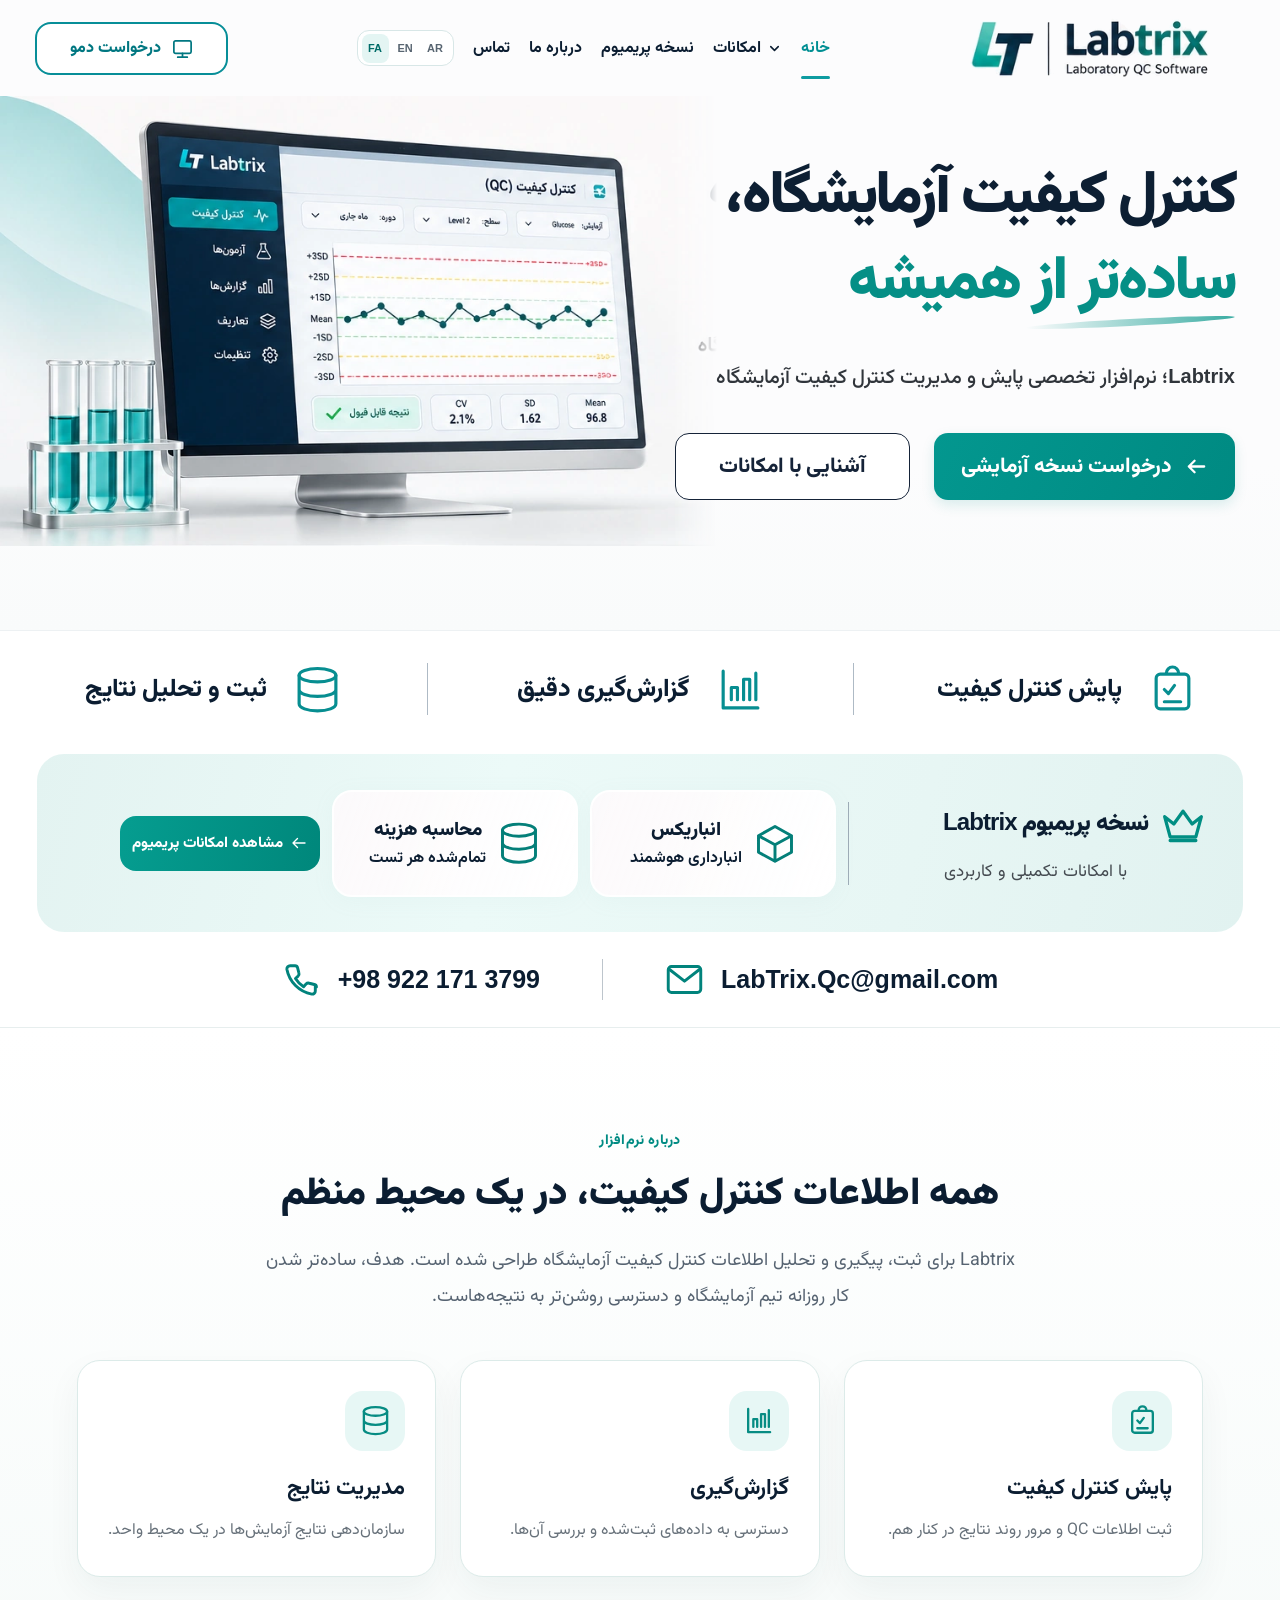
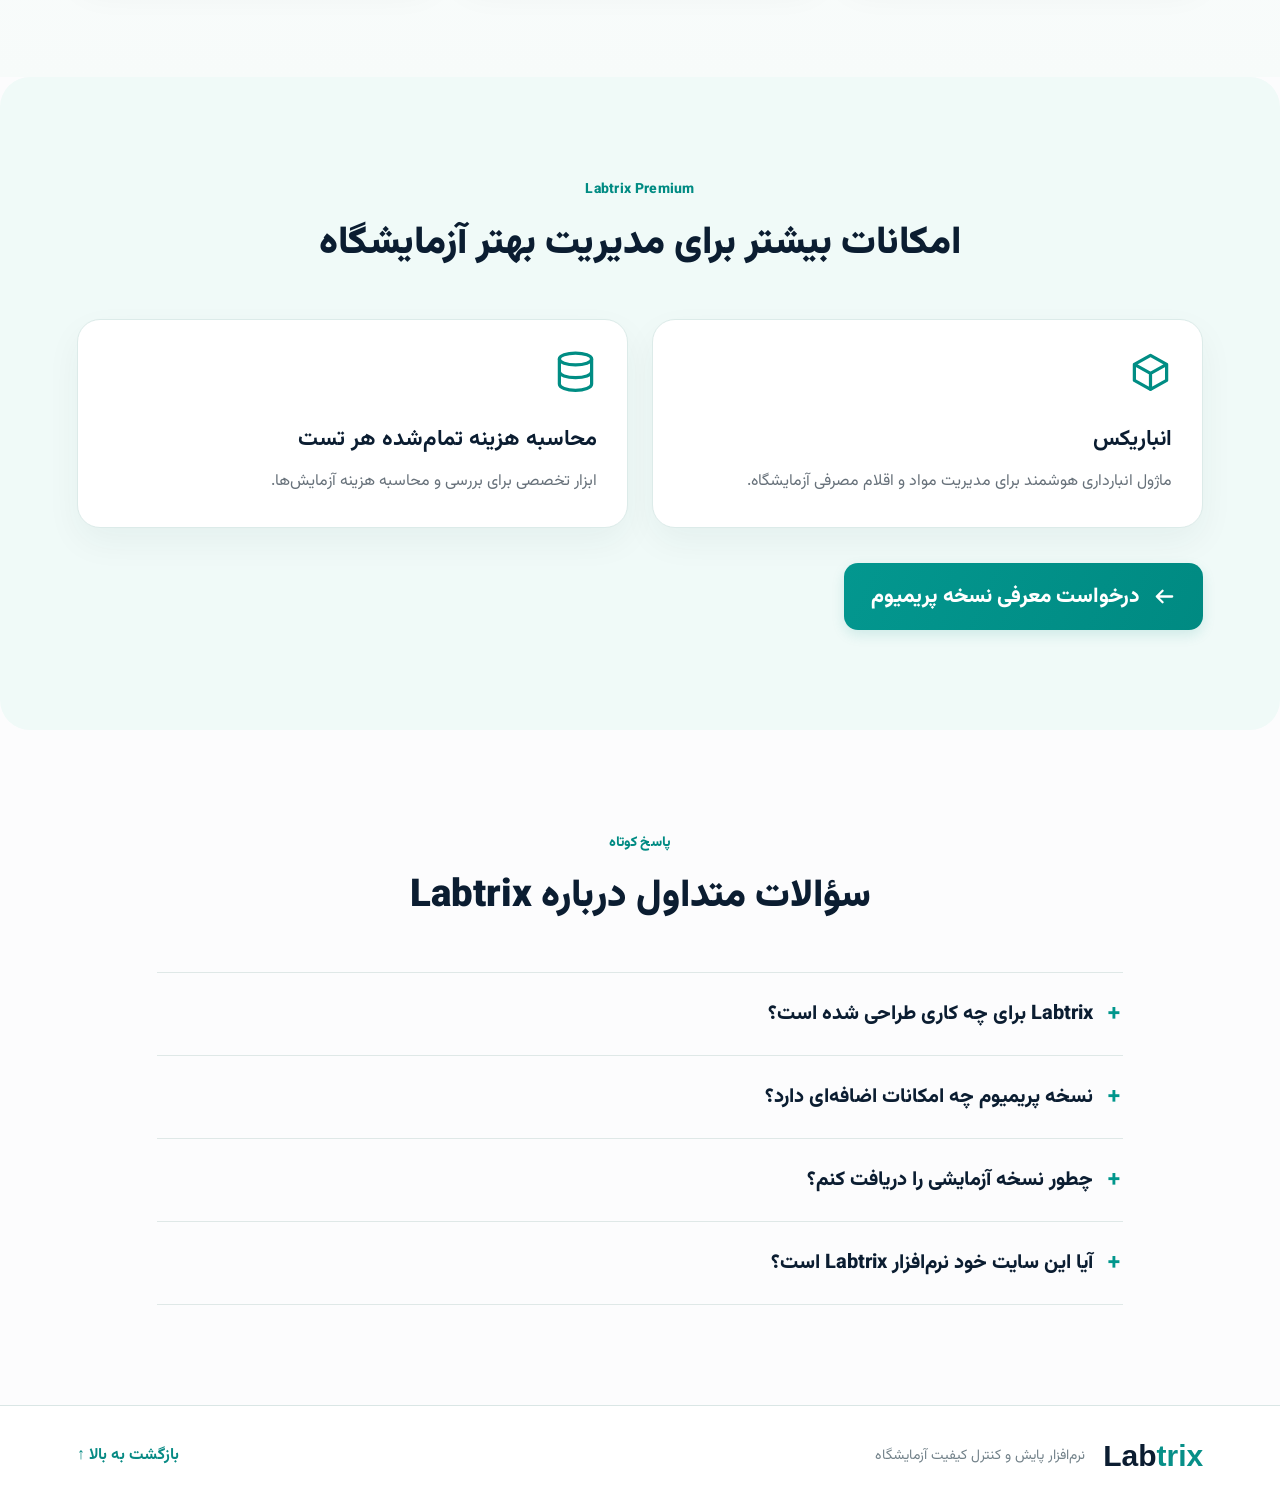
==== index.html @ dd86d8f3 "Create index.html Hi there" ====
<!doctype html>
<html dir="rtl" lang="fa">
<head>
<meta charset="utf-8"/>
<meta content="width=device-width, initial-scale=1" name="viewport"/>
<meta content="#f9fafb" name="theme-color"/>

<link href="[data-uri]" rel="icon" type="image/svg+xml">
<meta content="Labtrix نرم‌افزار تخصصی پایش و مدیریت کنترل کیفیت آزمایشگاه؛ ثبت و تحلیل نتایج، گزارش‌گیری و امکانات پریمیوم شامل انباریکس و محاسبه هزینه تمام‌شده هر تست." name="description"/>
<meta content="Labtrix | کنترل کیفیت آزمایشگاه، ساده‌تر از همیشه" property="og:title"/>
<meta content="نرم‌افزار تخصصی کنترل کیفیت آزمایشگاه، همراه با نسخه پریمیوم انبارداری و محاسبه هزینه تست." property="og:description"/>
<meta content="website" property="og:type"/>
<meta content="fa_IR" property="og:locale"/>

<title>Labtrix | نرم‌افزار کنترل کیفیت و پایش آزمایشگاه</title>
<link href="https://fonts.googleapis.com" rel="preconnect"/>
<link crossorigin="" href="https://fonts.gstatic.com" rel="preconnect"/>
<link href="https://fonts.googleapis.com/css2?family=Vazirmatn:wght@400;500;600;700;800;900&amp;display=swap" rel="stylesheet"/>
<style>
:root{--ink:#0b1d31;--teal:#078d8b;--teal-dark:#057c78;--line:#d4dfe1;--white:#fff;--font:'Vazirmatn','Noto Sans Arabic',Tahoma,Arial,sans-serif;scroll-behavior:smooth}
*{box-sizing:border-box}html{scroll-padding-top:96px}body{margin:0;color:var(--ink);font-family:var(--font);background:#fcfcfd;overflow-x:hidden;-webkit-font-smoothing:antialiased}a{color:inherit;text-decoration:none}button{font:inherit}svg{width:24px;height:24px;fill:none;stroke:currentColor;stroke-width:1.8;stroke-linecap:round;stroke-linejoin:round;flex:none}svg.icons{position:absolute;width:0;height:0;overflow:hidden}.skip-link{position:absolute;top:-90px;right:24px;padding:10px;background:#fff;z-index:100}.skip-link:focus{top:10px}a:focus-visible,button:focus-visible,summary:focus-visible{outline:3px solid #04aeb2;outline-offset:3px}
/* Pixel-oriented header: approximately 96 px high at 1536px screenshot width */
.site-header{height:96px;background:linear-gradient(180deg,#fffcfd,#fcfcfd 92%);position:relative;z-index:20}.header-inner{height:100%;max-width:1480px;margin:auto;padding:0 55px;display:grid;grid-template-columns:290px minmax(560px,1fr) 220px;gap:20px;align-items:center}.brand{width:290px;display:flex;align-items:center;justify-content:flex-start}.brand img{display:block;width:290px;height:auto;mix-blend-mode:multiply}.desktop-nav{display:flex;align-items:center;justify-content:center;gap:49px;font-size:18px;font-weight:700;white-space:nowrap;height:100%}.desktop-nav a{position:relative;display:flex;align-items:center;gap:6px;height:100%;transition:color .18s}.desktop-nav a:hover,.desktop-nav a.active{color:#008f93}.desktop-nav a.active:after{content:"";position:absolute;bottom:17px;right:0;left:0;height:3px;background:#0e9ca1;border-radius:5px}.desktop-nav .chevron{width:15px;height:15px;stroke-width:2.5}.header-cta{display:inline-flex;height:53px;align-items:center;justify-content:center;gap:10px;border:2px solid #078e98;border-radius:16px;padding:0 20px;font-size:19px;font-weight:800;color:#007781;background:#fff;white-space:nowrap;transition:background .18s,transform .18s}.header-cta:hover{background:#e5f7f6;transform:translateY(-2px)}.header-cta svg{width:23px;height:23px}.menu-toggle,.mobile-nav{display:none}
/* Pixel-oriented hero */
.hero{height:534px;position:relative;background:linear-gradient(180deg,#fcfcfd 0%,#fcfcfd 69%,#f9fbfb 100%)}.hero-inner{position:relative;max-width:1536px;height:100%;margin:auto;display:flex;flex-direction:row}.hero-content{width:50.5%;position:relative;z-index:2;padding:60px 70px 0 15px;text-align:right}.hero-content h1{margin:0;font-size:clamp(44px,3.85vw,59px);font-weight:900;line-height:1.42;letter-spacing:-2.5px;white-space:nowrap;color:#0d1f33}.hero-content h1 span{display:block;color:#058f86;font-size:clamp(48px,4.3vw,66px);position:relative}.hero-content h1 span:after{content:"";position:absolute;width:210px;height:7px;bottom:1px;right:0;border-radius:50%;background:linear-gradient(90deg,transparent,#0a988c);transform:rotate(-3deg);opacity:.8}.hero-content p{font-size:24px;line-height:1.9;font-weight:500;margin:30px 0 36px;color:#30353b;white-space:nowrap}.hero-content p b{font-weight:800;font-family:Arial,sans-serif;display:inline}.hero-buttons{display:flex;gap:24px;align-items:center}.primary-btn,.secondary-btn{font-size:21px;font-weight:800;height:67px;display:inline-flex;align-items:center;justify-content:center;white-space:nowrap;border-radius:14px;transition:transform .2s,box-shadow .2s,background .2s}.primary-btn{background:linear-gradient(115deg,#03978f,#008a82);color:#fff;padding:0 27px;gap:13px;box-shadow:0 5px 13px #068d8424}.primary-btn svg{width:23px;transform:scaleX(-1);height:23px;stroke-width:2.4}.primary-btn:hover{background:#006f6c;transform:translateY(-3px);box-shadow:0 12px 26px #068d8430}.secondary-btn{border:1.8px solid #152338;background:#fff;padding:0 43px;color:#152338}.secondary-btn:hover{background:#ebf7f6;transform:translateY(-3px)}.hero-visual{width:49.5%;overflow:visible;position:relative}.hero-visual img{position:absolute;width:850px;height:auto;max-width:none;left:0;top:0;user-select:none;pointer-events:none;-webkit-mask-image:linear-gradient(to right,black 0%,black 94%,transparent 100%);mask-image:linear-gradient(to right,black 0%,black 94%,transparent 100%)}
/* Three features on a single white strip */
.feature-band{height:117px;background:#fff;border-top:1px solid #edf1f3;border-bottom:0;position:relative;z-index:4}.feature-band-inner{height:100%;max-width:1430px;margin:auto;display:grid;grid-template-columns:1fr 1fr 1fr;align-items:center}.feature-item{height:52px;display:flex;align-items:center;justify-content:center;gap:26px;position:relative}.feature-item:not(:last-child):after{content:"";position:absolute;left:0;height:52px;width:1px;background:#aebac5}.feature-item svg{width:49px;height:49px;color:#078e91;stroke-width:1.55}.feature-item strong{font-size:25px;font-weight:800;white-space:nowrap}
/* Premium callout matches the 177px mint panel */
.premium-section{padding:7px 37px 0;background:#fff}.premium-inner{height:178px;max-width:1464px;margin:auto;border-radius:27px;background:linear-gradient(105deg,#e3f3f1,#ecfaf8 38%,#e7f6f4 72%,#e1f2f0);display:grid;grid-template-columns:1.48fr 1fr 1fr 1fr;align-items:center;gap:14px;padding:20px 39px 20px 38px}.premium-heading{border-left:1px solid #9eacb7;padding:0 14px 0 17px;min-width:0}.premium-title{display:flex;align-items:center;gap:13px;white-space:nowrap}.premium-title svg{width:44px;height:44px;color:#008e83}.premium-title h2{font-size:29px;font-weight:900;margin:0;letter-spacing:-.9px}.premium-title h2 span{font-family:Arial,sans-serif}.premium-heading p{font-size:20px;color:#444a50;margin:13px 0 0 0;text-align:center;white-space:nowrap}.premium-perk{border:2px solid white;border-radius:20px;background:linear-gradient(110deg,#fffafcdd,#fff);height:107px;display:flex;align-items:center;justify-content:center;gap:11px;min-width:0;box-shadow:0 4px 22px #a5c0bd10}.premium-perk svg{width:44px;height:44px;color:#047f79;stroke-width:1.6}.premium-perk div{text-align:center;display:flex;flex-direction:column;gap:1px}.premium-perk strong{font-size:22px;font-weight:900;white-space:nowrap}.premium-perk span{font-size:18px;font-weight:650;white-space:nowrap}.premium-btn{width:fit-content;justify-self:start;padding:0 20px;height:55px;display:flex;align-items:center;justify-content:center;gap:7px;color:white;font-size:18px;font-weight:800;border-radius:16px;background:linear-gradient(100deg,#059d90,#00877b);white-space:nowrap;transition:transform .2s}.premium-btn:hover{transform:translateY(-3px)}.premium-btn svg{width:18px;transform:scaleX(-1)}
.contact-bar{direction:ltr;height:95px;max-width:1464px;padding:0 50px;margin:0 auto;background:#fff;display:flex;align-items:center;justify-content:center;gap:62px}.contact-link{direction:ltr;font-family:var(--font);display:flex;align-items:center;gap:17px;font-size:24px;font-weight:750;white-space:nowrap}.contact-link svg{width:39px;height:39px;color:#01837c}.contact-link.email span,.contact-link.phone span{font-family:Arial,sans-serif;font-size:25px}.contact-link:hover span{color:#047f7c}.contact-divider{width:1px;height:41px;background:#bdc5cc}
/* Useful content beyond the supplied 1024px-high reference */
.details,.premium-details,.faq-section{padding:100px 6%;margin:auto;max-width:1536px}.details{border-top:1px solid #e7eeee;background:linear-gradient(#fff,#f7fbfa)}.details-head{text-align:center;max-width:760px;margin:auto}.kicker{font-size:14px;font-weight:800;color:#008b83;letter-spacing:.3px}.details h2,.premium-details h2,.faq-section h2{font-size:clamp(29px,3vw,42px);font-weight:900;margin:14px 0 16px;line-height:1.5}.details-head p{font-size:18px;color:#566371;line-height:2}.details-grid,.premium-details-grid{display:grid;grid-template-columns:repeat(3,1fr);gap:24px;margin-top:45px}.details-grid article,.premium-details-grid article{background:white;border-radius:23px;padding:30px;border:1px solid #dcebe9;box-shadow:0 14px 35px #123b370d}.detail-icon{width:60px;height:60px;border-radius:18px;background:#e7f7f5;display:grid;place-items:center;color:#078c83}.detail-icon svg{width:31px;height:31px}.details-grid h3,.premium-details-grid h3{font-size:22px;margin:20px 0 10px}.details-grid p,.premium-details-grid p{font-size:16px;color:#67717a;line-height:1.9;margin:0}.premium-details{background:#f0faf8;border-radius:30px}.premium-details-head{text-align:center}.premium-details-grid{grid-template-columns:repeat(2,1fr)}.premium-details-grid article>svg{width:43px;height:43px;color:#008d84}.lower-cta{width:max-content;margin:35px auto 0}.faq-section{max-width:1120px}.faq-head{text-align:center}.faq-list{margin-top:45px;border-top:1px solid #dfe8e7}.faq-list details{border-bottom:1px solid #dfe8e7;padding:6px 0}.faq-list summary{list-style:none;cursor:pointer;font-weight:800;font-size:20px;padding:19px 30px 19px 10px;position:relative}.faq-list summary::marker{display:none}.faq-list summary:before{content:'+';position:absolute;right:2px;font-size:25px;top:14px;color:#00968c}.faq-list details[open] summary:before{content:'−'}.faq-list p{font-size:16px;color:#50606d;line-height:2;margin:0 0 25px 0}.faq-list a{color:#008980}.site-footer{border-top:1px solid #dae6e5;display:flex;align-items:center;justify-content:space-between;gap:24px;padding:33px 6%;background:white}.site-footer div{display:flex;gap:18px;align-items:center}.footer-brand{font-family:Arial,sans-serif;font-size:30px;font-weight:900;direction:ltr}.footer-brand span{color:#078f88}.site-footer div>span{font-size:14px;color:#73828a}.site-footer>a{color:#078a84;font-weight:700}
@media(max-width:1400px){.header-inner{padding:0 35px;grid-template-columns:286px minmax(480px,1fr) 193px;gap:15px}.brand,.brand img{width:286px}.desktop-nav{gap:27px;font-size:16px}.header-cta{font-size:16px}.hero-content{padding-right:45px}.hero-content h1{font-size:clamp(44px,4.65vw,68px)}.hero-content h1 span{font-size:clamp(46px,4.75vw,70px)}.hero-content p{font-size:20px}.hero-visual img{width:min(805px,56vw)}.premium-inner{padding:20px 24px;grid-template-columns:1.43fr .95fr .95fr 1fr;gap:12px}.premium-title h2{font-size:24px}.premium-heading p{font-size:17px}.premium-perk strong{font-size:19px}.premium-perk span{font-size:16px}.premium-btn{font-size:15px;padding:0 12px}}
@media(max-width:1100px){.site-header{height:82px}.header-inner{grid-template-columns:235px 1fr 174px;padding:0 26px}.brand,.brand img{width:235px}.desktop-nav{gap:17px;font-size:14px}.header-cta{height:45px;font-size:14px;padding:0 11px}.hero{height:480px}.hero-content{padding:50px 25px 0 3px;width:52%}.hero-content h1{font-size:clamp(37px,4.8vw,53px);letter-spacing:-1.5px}.hero-content h1 span{font-size:clamp(39px,4.9vw,55px)}.hero-content p{font-size:16px;margin:20px 0 25px}.primary-btn,.secondary-btn{height:54px;font-size:16px;padding:0 17px;border-radius:11px}.hero-buttons{gap:11px}.hero-visual{width:48%}.hero-visual img{width:590px;top:25px;left:-28px}.feature-band{height:100px}.feature-item{gap:11px}.feature-item svg{width:36px;height:36px}.feature-item strong{font-size:18px}.premium-section{padding:7px 20px 0}.premium-inner{height:auto;min-height:160px;gap:10px;padding:15px;grid-template-columns:1.3fr 1fr 1fr}.premium-btn{grid-column:1/-1;justify-self:center;height:44px}.premium-heading{padding-left:10px}.premium-title h2{font-size:20px}.premium-title svg{width:30px}.premium-heading p{font-size:14px}.premium-perk{height:93px}.premium-perk strong{font-size:16px}.premium-perk span{font-size:13px}.premium-perk svg{width:30px}.contact-bar{height:88px}.contact-link.email span,.contact-link.phone span{font-size:21px}}
@media(max-width:820px){.site-header{height:76px;box-shadow:0 2px 15px #d2e3e423}.header-inner{display:flex;justify-content:space-between;padding:0 21px}.brand,.brand img{width:225px}.desktop-nav{display:none}.header-cta{margin-right:auto;margin-left:18px}.menu-toggle{display:grid;place-items:center;background:#e5f5f4;border:1px solid #b5dad7;width:42px;height:42px;border-radius:12px;color:#007e78;cursor:pointer}.menu-toggle svg{width:24px;height:24px}.mobile-nav{position:absolute;top:75px;left:16px;right:16px;background:white;box-shadow:0 14px 40px #14363825;border:1px solid #d8e9e7;border-radius:17px;padding:12px;flex-direction:column}.mobile-nav:not([hidden]){display:flex}.mobile-nav a{padding:13px 15px;font-weight:700;border-radius:8px}.mobile-nav a:hover,.mobile-nav .nav-action{background:#e2f5f1;color:#087e76}.hero{height:auto}.hero-inner{flex-direction:column;min-height:0;align-items:center}.hero-content{order:0;padding:32px 24px 10px;width:100%;text-align:center}.hero-content h1{font-size:clamp(35px,6.2vw,52px);letter-spacing:-1px;line-height:1.5;white-space:normal}.hero-content h1 span{font-size:clamp(37px,6.7vw,55px)}.hero-content h1 span:after{width:130px;right:calc(50% - 65px);bottom:0}.hero-content p{white-space:normal;font-size:16px;line-height:1.85;margin:20px 0 24px}.hero-buttons{justify-content:center;flex-wrap:wrap}.primary-btn,.secondary-btn{font-size:15px;height:55px}.hero-visual{order:1;width:100%;height:min(67vw,550px);overflow:hidden}.hero-visual img{width:min(100%,805px);position:absolute;left:50%;transform:translateX(-50%);top:0;max-width:100%}.feature-band{height:auto;padding:20px 0}.feature-band-inner{grid-template-columns:1fr 1fr 1fr}.feature-item{height:64px;flex-direction:column;gap:3px}.feature-item svg{width:30px;height:30px}.feature-item strong{font-size:14px}.feature-item:not(:last-child):after{height:52px;top:7px}.premium-inner{grid-template-columns:1fr 1fr;padding:21px;gap:13px}.premium-heading{grid-column:1/-1;border-left:0;text-align:center;border-bottom:1px solid #a2bcba;padding:0 0 13px}.premium-title{justify-content:center}.premium-title h2{font-size:23px}.premium-perk{height:95px}.premium-btn{grid-column:1/-1}.contact-bar{height:auto;min-height:100px;flex-wrap:wrap;gap:10px;padding:18px 25px}.contact-link.email span,.contact-link.phone span{font-size:17px}.contact-link svg{width:27px;height:27px}.contact-divider{height:25px}.details,.premium-details,.faq-section{padding:65px 5%}.details-grid,.premium-details-grid{grid-template-columns:1fr;gap:15px}.site-footer{flex-direction:column}}
@media(max-width:510px){.header-inner{padding:0 14px}.brand,.brand img{width:184px}.header-cta{font-size:12px;height:40px;padding:0 9px;margin-left:8px}.header-cta svg{display:none}.hero-content{padding:25px 16px 7px}.hero-content h1{font-size:31px;line-height:1.6;letter-spacing:-.8px}.hero-content h1 span{font-size:35px}.hero-content p{font-size:14px;margin:17px 0 19px}.primary-btn,.secondary-btn{font-size:13px;height:49px;padding:0 13px;border-radius:10px}.hero-buttons{gap:8px}.primary-btn svg{width:16px}.hero-visual{height:67vw}.feature-band{padding:12px 5px}.feature-item{height:70px;gap:4px}.feature-item strong{font-size:11px}.feature-item svg{width:27px;height:27px}.premium-section{padding:7px 11px 0}.premium-inner{padding:16px 12px;border-radius:21px;gap:9px}.premium-title h2{font-size:18px}.premium-heading p{font-size:13px}.premium-perk{height:82px;gap:5px;padding:7px}.premium-perk svg{width:24px;height:24px}.premium-perk strong{font-size:13px}.premium-perk span{font-size:11px}.premium-btn{font-size:13px;height:43px}.contact-bar{flex-direction:column;gap:12px}.contact-divider{display:none}.contact-link.email span,.contact-link.phone span{font-size:18px}.details h2,.premium-details h2,.faq-section h2{font-size:29px}.faq-list summary{font-size:17px}.site-footer div{flex-direction:column;gap:3px}}
@media(prefers-reduced-motion:reduce){html{scroll-behavior:auto}*{transition:none!important}}
/* Edge case safeguards for narrow phones and compact laptop viewports */
@media(min-width:821px) and (max-width:1100px){.hero{overflow:hidden}}
@media(max-width:380px){.header-cta{display:none}.brand,.brand img{width:178px}.header-inner{gap:8px}.menu-toggle{margin-right:auto}.hero-content h1{font-size:28px}.hero-content h1 span{font-size:32px}}


/* Shared transparent logo asset and language navigation */
.site-header{background:#fcfcfd}
.brand img{mix-blend-mode:normal}
.desktop-nav{gap:clamp(14px,2.2vw,35px)}
.lang-switch{display:flex;flex:none;align-items:center;gap:3px;padding:4px;border:1px solid #d8e7e7;border-radius:12px;height:40px;background:#fff;direction:ltr}
.lang-switch a{height:29px;min-width:31px;padding:0 5px;font:700 12px Arial,sans-serif;display:grid;place-items:center;border-radius:8px;color:#586571}
.lang-switch a.current{background:#e4f5f3;color:#006c68}
.lang-switch a:hover{color:#047e7a}
.desktop-nav .lang-switch a:after{display:none}
.desktop-nav .lang-switch a{height:29px}
.mobile-languages{display:flex;justify-content:center;direction:ltr;gap:8px;padding:12px 4px 5px;border-top:1px solid #e8f1ef;margin-top:7px}
.mobile-languages a{padding:8px 12px;border:1px solid #d6e7e5;border-radius:10px;font-size:14px;font-weight:800;flex:1;text-align:center}
.mobile-languages a.current{background:#dff6f2;border-color:#6ac3bd;color:#007e77}
/* Arabic and English use the same design and localized reading directions */
html[lang=en] .hero-content{text-align:left;padding:64px 15px 0 66px}
html[lang=en] .hero-content h1,html[lang=en] .hero-content p{white-space:normal}
html[lang=en] .hero-content h1{font-family:'Inter',Arial,sans-serif;font-size:clamp(43px,3.15vw,55px);letter-spacing:-1.9px;line-height:1.35}
html[lang=en] .hero-content h1 span{font-family:'Inter',Arial,sans-serif;font-size:clamp(46px,3.7vw,62px);line-height:1.3}
html[lang=en] .hero-content h1 span:after{left:0;right:auto}
html[lang=en] .hero-content p{font-size:20px;line-height:1.7;max-width:660px}
html[lang=en] .hero-visual img{right:0;left:auto;-webkit-mask-image:linear-gradient(to left,black 0%,black 94%,transparent 100%);mask-image:linear-gradient(to left,black 0%,black 94%,transparent 100%)}
html[lang=en] .primary-btn svg,html[lang=en] .premium-btn svg{transform:none}
html[lang=en] .premium-heading{border-left:none;border-right:1px solid #9eacb7;padding:0 17px 0 14px}
html[lang=en] .premium-title h2{font-family:'Inter',Arial,sans-serif;font-size:25px;letter-spacing:-.7px}
html[lang=en] .premium-btn{justify-self:end}
html[lang=en] .feature-item strong{font-size:21px}
html[lang=en] .premium-perk strong{font-size:19px}
html[lang=en] .premium-perk span{font-size:15px}
html[lang=en] .faq-list summary{padding:19px 10px 19px 30px}
html[lang=en] .faq-list summary:before{left:2px;right:auto}
html[lang=ar] .hero-content h1{white-space:normal;font-size:clamp(44px,3.55vw,57px);letter-spacing:-1.6px}
html[lang=ar] .hero-content h1 span{font-size:clamp(43px,3.8vw,59px);white-space:normal}
html[lang=ar] .hero-content p{font-size:20px;white-space:normal;max-width:670px;line-height:1.9}
html[lang=ar] .premium-title h2{font-size:24px;white-space:normal}
html[lang=ar] .feature-item strong{font-size:22px}
/* Keep long localized labels readable while protecting the reference layout. */
@media(max-width:1400px){
 .desktop-nav{gap:clamp(10px,1.5vw,25px)}
 .lang-switch{height:36px}
 .lang-switch a{min-width:27px;font-size:11px}
 html[lang=en] .hero-content{padding-left:37px}
 html[lang=en] .hero-content h1{font-size:clamp(39px,3.6vw,52px)}
 html[lang=en] .hero-content h1 span{font-size:clamp(44px,4vw,57px)}
 html[lang=ar] .hero-content h1{font-size:clamp(41px,3.7vw,55px)}
 html[lang=ar] .hero-content h1 span{font-size:clamp(40px,4.0vw,57px)}
}
@media(max-width:1210px){
 .desktop-nav{display:none}
 .header-inner{display:flex;justify-content:space-between;padding:0 24px}
 .header-cta{margin-right:auto;margin-left:14px}
 .menu-toggle{display:grid;place-items:center;background:#e5f5f4;border:1px solid #b5dad7;width:42px;height:42px;border-radius:12px;color:#007e78;cursor:pointer}
 .mobile-nav{position:absolute;top:calc(100% - 1px);left:16px;right:16px;background:white;box-shadow:0 14px 40px #14363825;border:1px solid #d8e9e7;border-radius:17px;padding:12px;flex-direction:column}
 .mobile-nav:not([hidden]){display:flex}
 .mobile-nav a{padding:13px 15px;font-weight:700;border-radius:8px}
 .mobile-nav a:hover,.mobile-nav .nav-action{background:#e2f5f1;color:#087e76}
 html[lang=en] .header-cta{margin-left:auto;margin-right:14px}
 html[lang=en] .hero-content{padding:48px 12px 0 26px}
 html[lang=en] .hero-content h1{font-size:clamp(36px,4.2vw,48px)}
 html[lang=en] .hero-content h1 span{font-size:clamp(38px,4.6vw,53px)}
}
@media(max-width:820px){
 html[lang=en] .hero-content{padding:32px 24px 10px;text-align:center}
 html[lang=en] .hero-content h1{font-size:clamp(34px,6vw,46px)}
 html[lang=en] .hero-content h1 span{font-size:clamp(37px,6.5vw,50px)}
 html[lang=en] .hero-content h1 span:after{left:calc(50% - 65px)}
 html[lang=en] .hero-visual img{right:auto;left:50%;transform:translateX(-50%);-webkit-mask-image:none;mask-image:none}
 html[lang=en] .premium-heading{border-right:0;border-bottom:1px solid #a2bcba;padding:0 0 13px}
 html[lang=en] .premium-title h2{font-size:23px}
 html[lang=en] .premium-btn{justify-self:center}
 html[lang=ar] .hero-content h1,html[lang=ar] .hero-content h1 span{font-size:clamp(32px,6.2vw,52px)}
 html[lang=en] .feature-item strong,html[lang=ar] .feature-item strong{font-size:14px}
}
@media(max-width:510px){
 .header-inner{padding:0 14px}
 html[lang=en] .hero-content{padding:27px 18px 7px}
 html[lang=en] .hero-content h1{font-size:29px;line-height:1.5}
 html[lang=en] .hero-content h1 span{font-size:32px}
 html[lang=en] .hero-content p,html[lang=ar] .hero-content p{font-size:14px}
 html[lang=en] .premium-title h2,html[lang=ar] .premium-title h2{font-size:18px}
 html[lang=en] .premium-perk strong,html[lang=ar] .premium-perk strong{font-size:13px}
 html[lang=en] .premium-perk span,html[lang=ar] .premium-perk span{font-size:11px}
 html[lang=en] .feature-item strong,html[lang=ar] .feature-item strong{font-size:11px}
}

</style>

<link href="index.html" hreflang="fa-IR" rel="alternate"/><link href="en.html" hreflang="en" rel="alternate"/><link href="ar.html" hreflang="ar-IQ" rel="alternate"/></head>
<body>
<a class="skip-link" href="#main">رفتن به محتوای اصلی</a>
<svg aria-hidden="true" class="icons" xmlns="http://www.w3.org/2000/svg">
<symbol id="ico-monitor" viewbox="0 0 24 24"><rect height="13" rx="1.7" width="18" x="3" y="4"></rect><path d="M12 17v4m-5 0h10"></path></symbol>
<symbol id="ico-clipboard" viewbox="0 0 24 24"><rect height="17" rx="2" width="16" x="4" y="4.5"></rect><path d="M9 4a3 3 0 0 1 6 0M8 12l2 2 3-4M8 18h8"></path></symbol>
<symbol id="ico-chart" viewbox="0 0 24 24"><path d="M4 21V3M4 21h17M8 17V11h3v6M14 17V7h3v10M20 17V4"></path></symbol>
<symbol id="ico-database" viewbox="0 0 24 24"><ellipse cx="12" cy="5" rx="9" ry="3.3"></ellipse><path d="M3 5v14c0 2 4 3.5 9 3.5s9-1.5 9-3.5V5M3 12c0 2 4 3.4 9 3.4s9-1.4 9-3.4"></path></symbol>
<symbol id="ico-box" viewbox="0 0 24 24"><path d="M3 8l9-5 9 5v9l-9 5-9-5V8zM3 8l9 5 9-5M12 13v9"></path></symbol>
<symbol id="ico-mail" viewbox="0 0 24 24"><rect height="16" rx="2" width="20" x="2" y="4"></rect><path d="m3 6 9 7 9-7"></path></symbol>
<symbol id="ico-phone" viewbox="0 0 24 24"><path d="M20.5 16v3a2 2 0 0 1-2.2 2 19.2 19.2 0 0 1-15.3-15.3A2 2 0 0 1 5 3.5h3a1.7 1.7 0 0 1 1.6 1.3l.8 3.1a2 2 0 0 1-.5 2l-1.6 1.5a15 15 0 0 0 5 5l1.5-1.6a2 2 0 0 1 2-.5l3.1.8a1.7 1.7 0 0 1 1.3 1.6Z"></path></symbol>
<symbol id="ico-arrow" viewbox="0 0 24 24"><path d="M4 12h16m-6-6 6 6-6 6"></path></symbol>
<symbol id="ico-chevron" viewbox="0 0 24 24"><path d="m6 9 6 6 6-6"></path></symbol>
<symbol id="ico-crown" viewbox="0 0 24 24"><path d="M2 8l5 4 5-7 5 7 5-4-3 11H5L2 8ZM5 21h14"></path></symbol>
<symbol id="ico-check" viewbox="0 0 24 24"><path d="m4 12 5 5L20 6"></path></symbol>
<symbol id="ico-menu" viewbox="0 0 24 24"><path d="M3 7h18M3 12h18M3 17h18"></path></symbol>
<symbol id="ico-close" viewbox="0 0 24 24"><path d="M5 5 19 19M19 5 5 19"></path></symbol>
</svg>
<header class="site-header" id="top">
<div class="header-inner">
<a aria-label="خانه — Labtrix" class="brand" href="#top"><img alt="Labtrix — Laboratory QC Software" height="86" src="[data-uri]" width="338"/></a>
<nav aria-label="منوی موبایل" class="desktop-nav">
<a class="active" href="#top">خانه</a>
<a href="#features"><svg class="chevron"><use href="#ico-chevron"></use></svg> امکانات</a>
<a href="#premium">نسخه پریمیوم</a>
<a href="#about">درباره ما</a>
<a href="#contact">تماس</a>
<div aria-label="انتخاب زبان سایت" class="lang-switch" role="navigation"><a aria-current="page" aria-label="فارسی" class="current" href="index.html" lang="fa">FA</a><a aria-label="English" href="en.html" lang="en">EN</a><a aria-label="العربية" href="ar.html" lang="ar">AR</a></div></nav>
<a class="header-cta" href="#contact"><svg><use href="#ico-monitor"></use></svg> درخواست دمو</a>
<button aria-controls="mobileNav" aria-expanded="false" aria-label="منوی موبایل" class="menu-toggle" data-close-label="بستن فهرست" data-open-label="منوی موبایل" type="button"><svg><use href="#ico-menu"></use></svg></button>
</div>
<nav aria-label="منوی موبایل" class="mobile-nav" hidden="" id="mobileNav">
<a href="#top">خانه</a><a href="#features">امکانات</a><a href="#premium">نسخه پریمیوم</a><a href="#about">درباره ما</a><a href="#contact">تماس</a><a class="nav-action" href="#contact">درخواست دمو</a>
<div aria-label="انتخاب زبان سایت" class="mobile-languages" role="navigation"><a aria-current="page" aria-label="فارسی" class="current" href="index.html" lang="fa">فارسی</a><a aria-label="English" href="en.html" lang="en">English</a><a aria-label="العربية" href="ar.html" lang="ar">العربية</a></div></nav>
</header>
<main id="main">
<section aria-label="معرفی نرم‌افزار Labtrix" class="hero">
<div class="hero-inner">
<div class="hero-content">
<h1>کنترل کیفیت آزمایشگاه،<span>ساده‌تر از همیشه</span></h1>
<p><b dir="ltr">Labtrix</b>؛ نرم‌افزار تخصصی پایش و مدیریت کنترل کیفیت آزمایشگاه</p>
<div class="hero-buttons"><a class="primary-btn" href="#contact"><svg><use href="#ico-arrow"></use></svg> درخواست نسخه آزمایشی</a><a class="secondary-btn" href="#features">آشنایی با امکانات</a></div>
</div>
<div class="hero-visual"><img alt="نمای گرافیکی مانیتور نرم‌افزار کنترل کیفیت Labtrix به‌همراه لوله‌های آزمایشگاهی" fetchpriority="high" height="534" src="[data-uri]" width="805"/></div>
</div>
</section>
<section aria-label="ویژگی‌های اصلی" class="feature-band" id="features">
<div class="feature-band-inner">
<div class="feature-item"><svg><use href="#ico-clipboard"></use></svg><strong>پایش کنترل کیفیت</strong></div>
<div class="feature-item"><svg><use href="#ico-chart"></use></svg><strong>گزارش‌گیری دقیق</strong></div>
<div class="feature-item"><svg><use href="#ico-database"></use></svg><strong>ثبت و تحلیل نتایج</strong></div>
</div>
</section>
<section aria-labelledby="premium-heading" class="premium-section" id="premium">
<div class="premium-inner">
<div class="premium-heading"><div class="premium-title"><svg><use href="#ico-crown"></use></svg><h2 id="premium-heading">نسخه پریمیوم <span dir="ltr">Labtrix</span></h2></div><p>با امکانات تکمیلی و کاربردی</p></div>
<div class="premium-perk"><svg><use href="#ico-box"></use></svg><div><strong>انباریکس</strong><span>انبارداری هوشمند</span></div></div>
<div class="premium-perk"><svg><use href="#ico-database"></use></svg><div><strong>محاسبه هزینه</strong><span>تمام‌شده هر تست</span></div></div>
<a class="premium-btn" href="#premium-details"><svg><use href="#ico-arrow"></use></svg> مشاهده امکانات پریمیوم</a>
</div>
</section>
<section aria-label="راه‌های ارتباطی" class="contact-bar" id="contact">
<a class="contact-link phone" href="tel:+989221713799"><svg><use href="#ico-phone"></use></svg><span dir="ltr">+98 922 171 3799</span></a>
<span aria-hidden="true" class="contact-divider"></span>
<a class="contact-link email" href="mailto:LabTrix.Qc@gmail.com?subject=Labtrix%20Demo%20Request"><svg><use href="#ico-mail"></use></svg><span dir="ltr">LabTrix.Qc@gmail.com</span></a>
</section>
<!-- The reference contains the main viewport above. Useful detailed sections begin BELOW the reproduced layout. -->
<section class="details" id="about">
<div class="details-head"><span class="kicker">درباره نرم‌افزار</span><h2>همه اطلاعات کنترل کیفیت، در یک محیط منظم</h2><p>Labtrix برای ثبت، پیگیری و تحلیل اطلاعات کنترل کیفیت آزمایشگاه طراحی شده است. هدف، ساده‌تر شدن کار روزانه تیم آزمایشگاه و دسترسی روشن‌تر به نتیجه‌هاست.</p></div>
<div class="details-grid">
<article><span class="detail-icon"><svg><use href="#ico-clipboard"></use></svg></span><h3>پایش کنترل کیفیت</h3><p>ثبت اطلاعات QC و مرور روند نتایج در کنار هم.</p></article>
<article><span class="detail-icon"><svg><use href="#ico-chart"></use></svg></span><h3>گزارش‌گیری</h3><p>دسترسی به داده‌های ثبت‌شده و بررسی آن‌ها.</p></article>
<article><span class="detail-icon"><svg><use href="#ico-database"></use></svg></span><h3>مدیریت نتایج</h3><p>سازمان‌دهی نتایج آزمایش‌ها در یک محیط واحد.</p></article>
</div>
</section>
<section class="premium-details" id="premium-details"><div class="premium-details-head"><span class="kicker">Labtrix Premium</span><h2>امکانات بیشتر برای مدیریت بهتر آزمایشگاه</h2></div><div class="premium-details-grid"><article><svg><use href="#ico-box"></use></svg><h3>انباریکس</h3><p>ماژول انبارداری هوشمند برای مدیریت مواد و اقلام مصرفی آزمایشگاه.</p></article><article><svg><use href="#ico-database"></use></svg><h3>محاسبه هزینه تمام‌شده هر تست</h3><p>ابزار تخصصی برای بررسی و محاسبه هزینه آزمایش‌ها.</p></article></div><a class="primary-btn lower-cta" href="mailto:LabTrix.Qc@gmail.com?subject=Labtrix%20Premium%20Demo"><svg><use href="#ico-arrow"></use></svg> درخواست معرفی نسخه پریمیوم</a></section>
<section aria-labelledby="faq-title" class="faq-section"><div class="faq-head"><span class="kicker">پاسخ کوتاه</span><h2 id="faq-title">سؤالات متداول درباره Labtrix</h2></div><div class="faq-list"><details><summary>Labtrix برای چه کاری طراحی شده است؟</summary><p>Labtrix نرم‌افزاری برای پایش، ثبت و مدیریت اطلاعات کنترل کیفیت آزمایشگاه است.</p></details><details><summary>نسخه پریمیوم چه امکانات اضافه‌ای دارد؟</summary><p>نسخه پریمیوم شامل ماژول انباریکس برای انبارداری و نرم‌افزار محاسبه هزینه تمام‌شده هر تست است.</p></details><details><summary>چطور نسخه آزمایشی را دریافت کنم؟</summary><p>برای هماهنگی و دریافت اطلاعات نسخه آزمایشی با شماره <a dir="ltr" href="tel:+989221713799">+98 922 171 3799</a> تماس بگیرید یا به ایمیل <a dir="ltr" href="mailto:LabTrix.Qc@gmail.com">LabTrix.Qc@gmail.com</a> پیام بدهید.</p></details><details><summary>آیا این سایت خود نرم‌افزار Labtrix است؟</summary><p>خیر. این صفحه فقط وب‌سایت معرفی Labtrix است؛ برای استفاده از نرم‌افزار باید نسخه مربوط به محصول را دریافت کنید.</p></details></div></section>
</main>
<footer class="site-footer"><div><a class="footer-brand" href="#top">Lab<span>trix</span></a><span>نرم‌افزار پایش و کنترل کیفیت آزمایشگاه</span></div><a href="#top">بازگشت به بالا ↑</a></footer>
<script>
(() => {
 const button=document.querySelector('.menu-toggle');
 const nav=document.getElementById('mobileNav');
 if(!button || !nav)return;
 const use=button.querySelector('use');
 const close=()=>{nav.hidden=true;button.setAttribute('aria-expanded','false');button.setAttribute('aria-label',button.dataset.openLabel||'Open menu');use.setAttribute('href','#ico-menu')};
 button.addEventListener('click',()=>{
  const opening=button.getAttribute('aria-expanded')!=='true';
  nav.hidden=!opening;
  button.setAttribute('aria-expanded',String(opening));
  button.setAttribute('aria-label',opening?(button.dataset.closeLabel||'Close menu'):(button.dataset.openLabel||'Open menu'));
  use.setAttribute('href',opening?'#ico-close':'#ico-menu');
 });
 nav.querySelectorAll('a').forEach(link=>link.addEventListener('click',close));
 document.addEventListener('keydown',event=>{if(event.key==='Escape')close()});
 document.addEventListener('click',event=>{if(!nav.hidden && !nav.contains(event.target) && !button.contains(event.target))close()});
})();

</script>
</body></html>
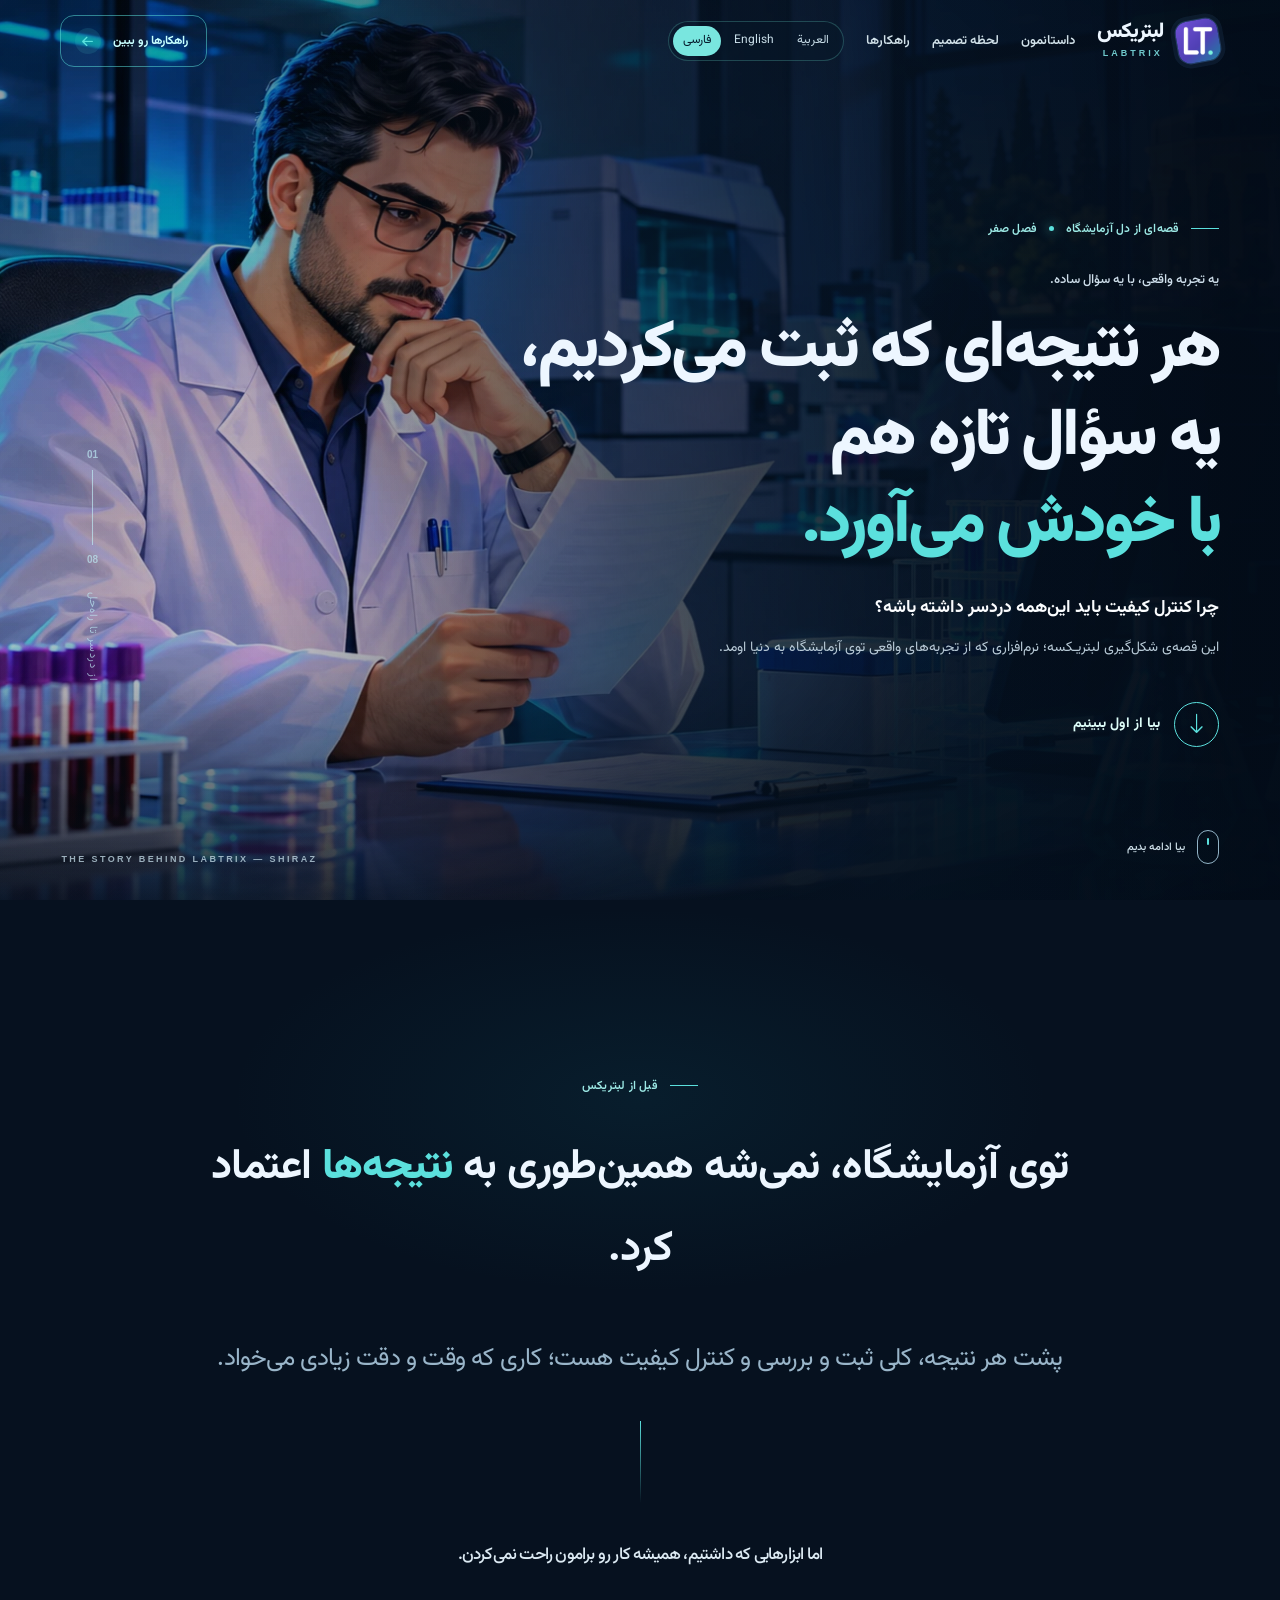
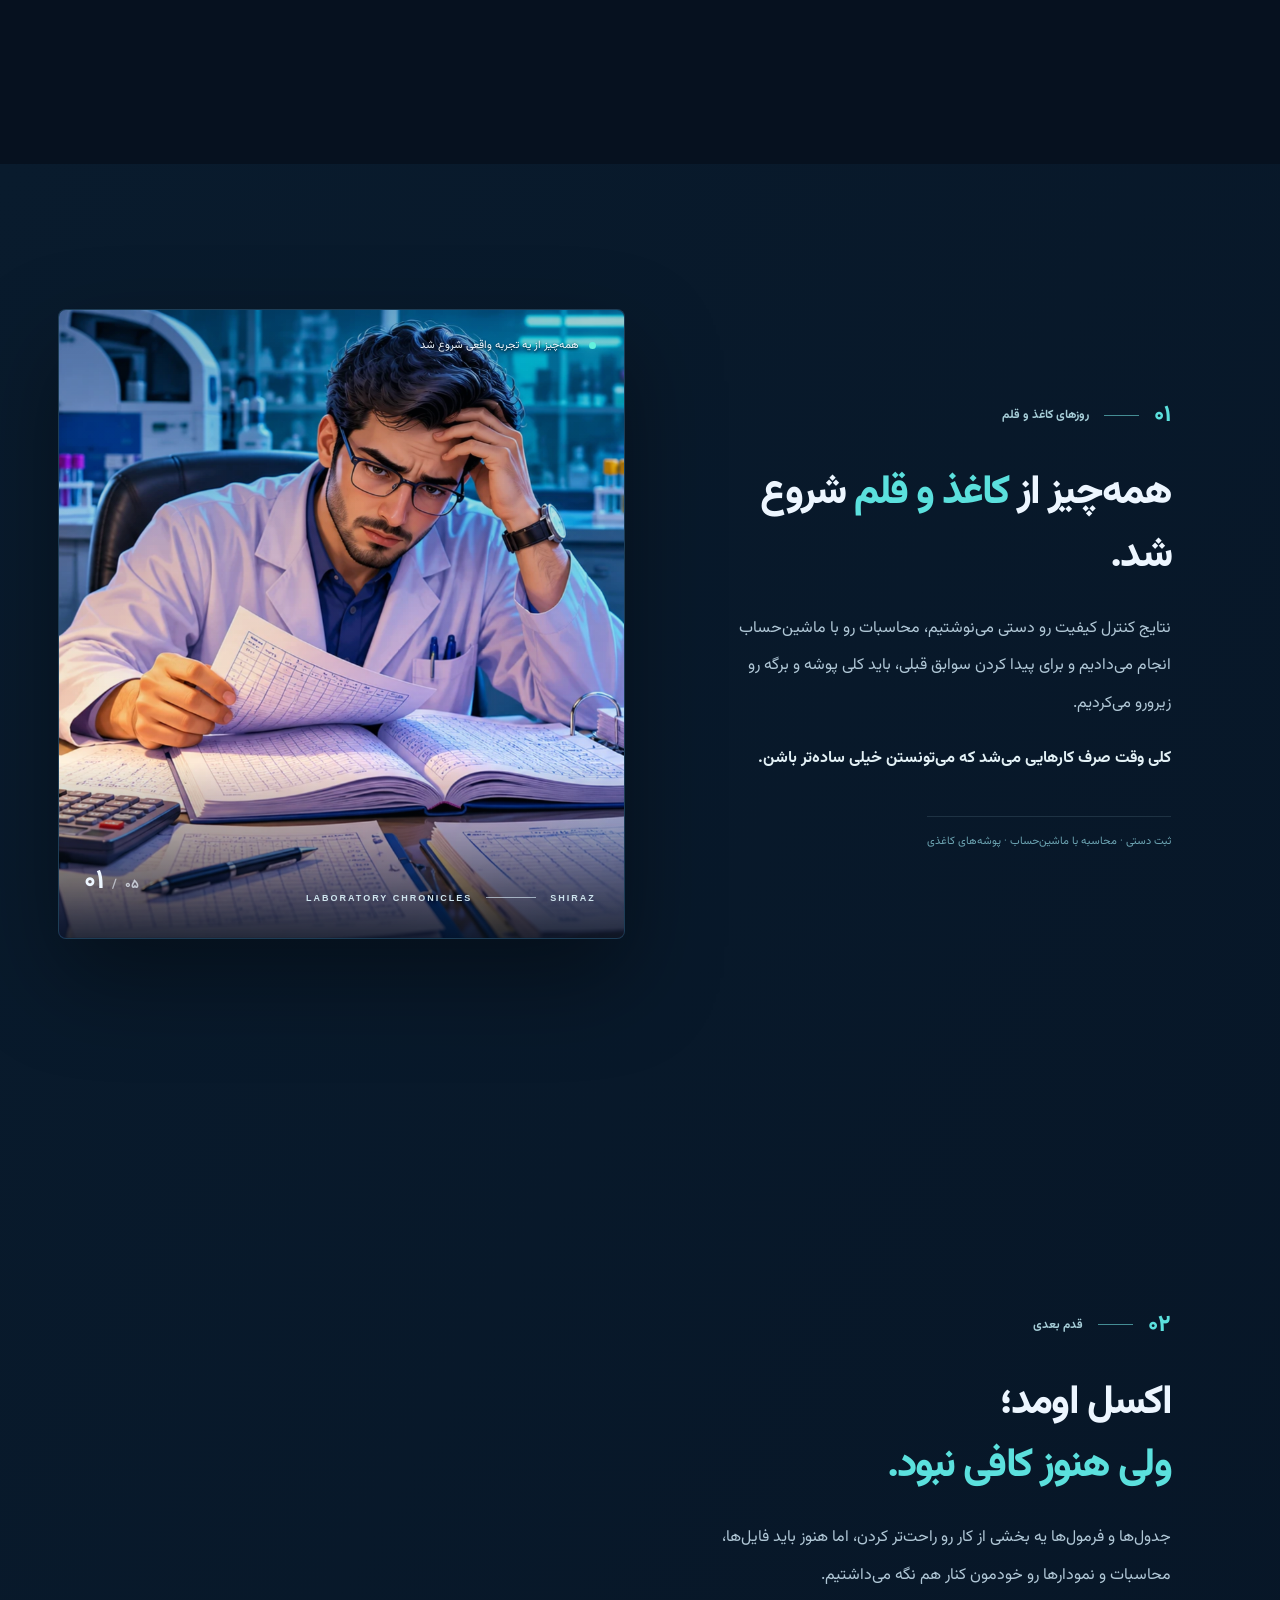
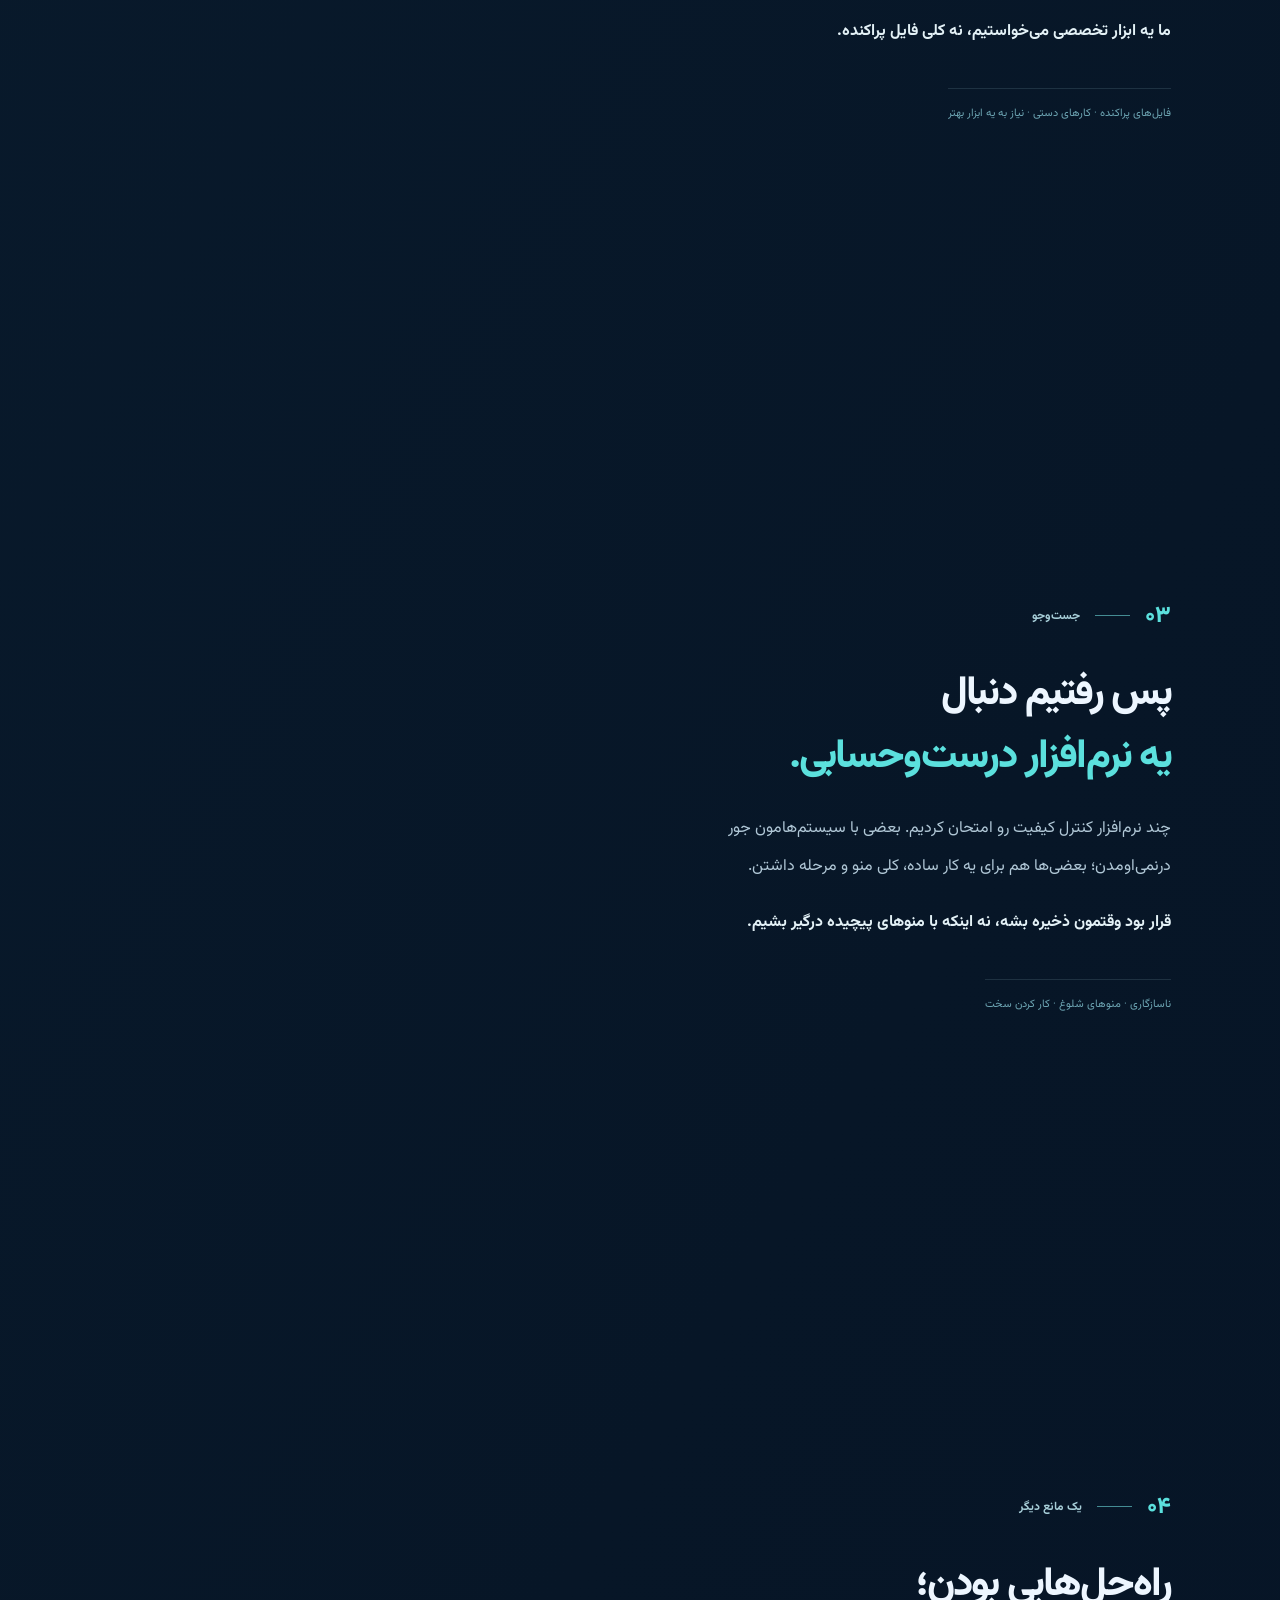
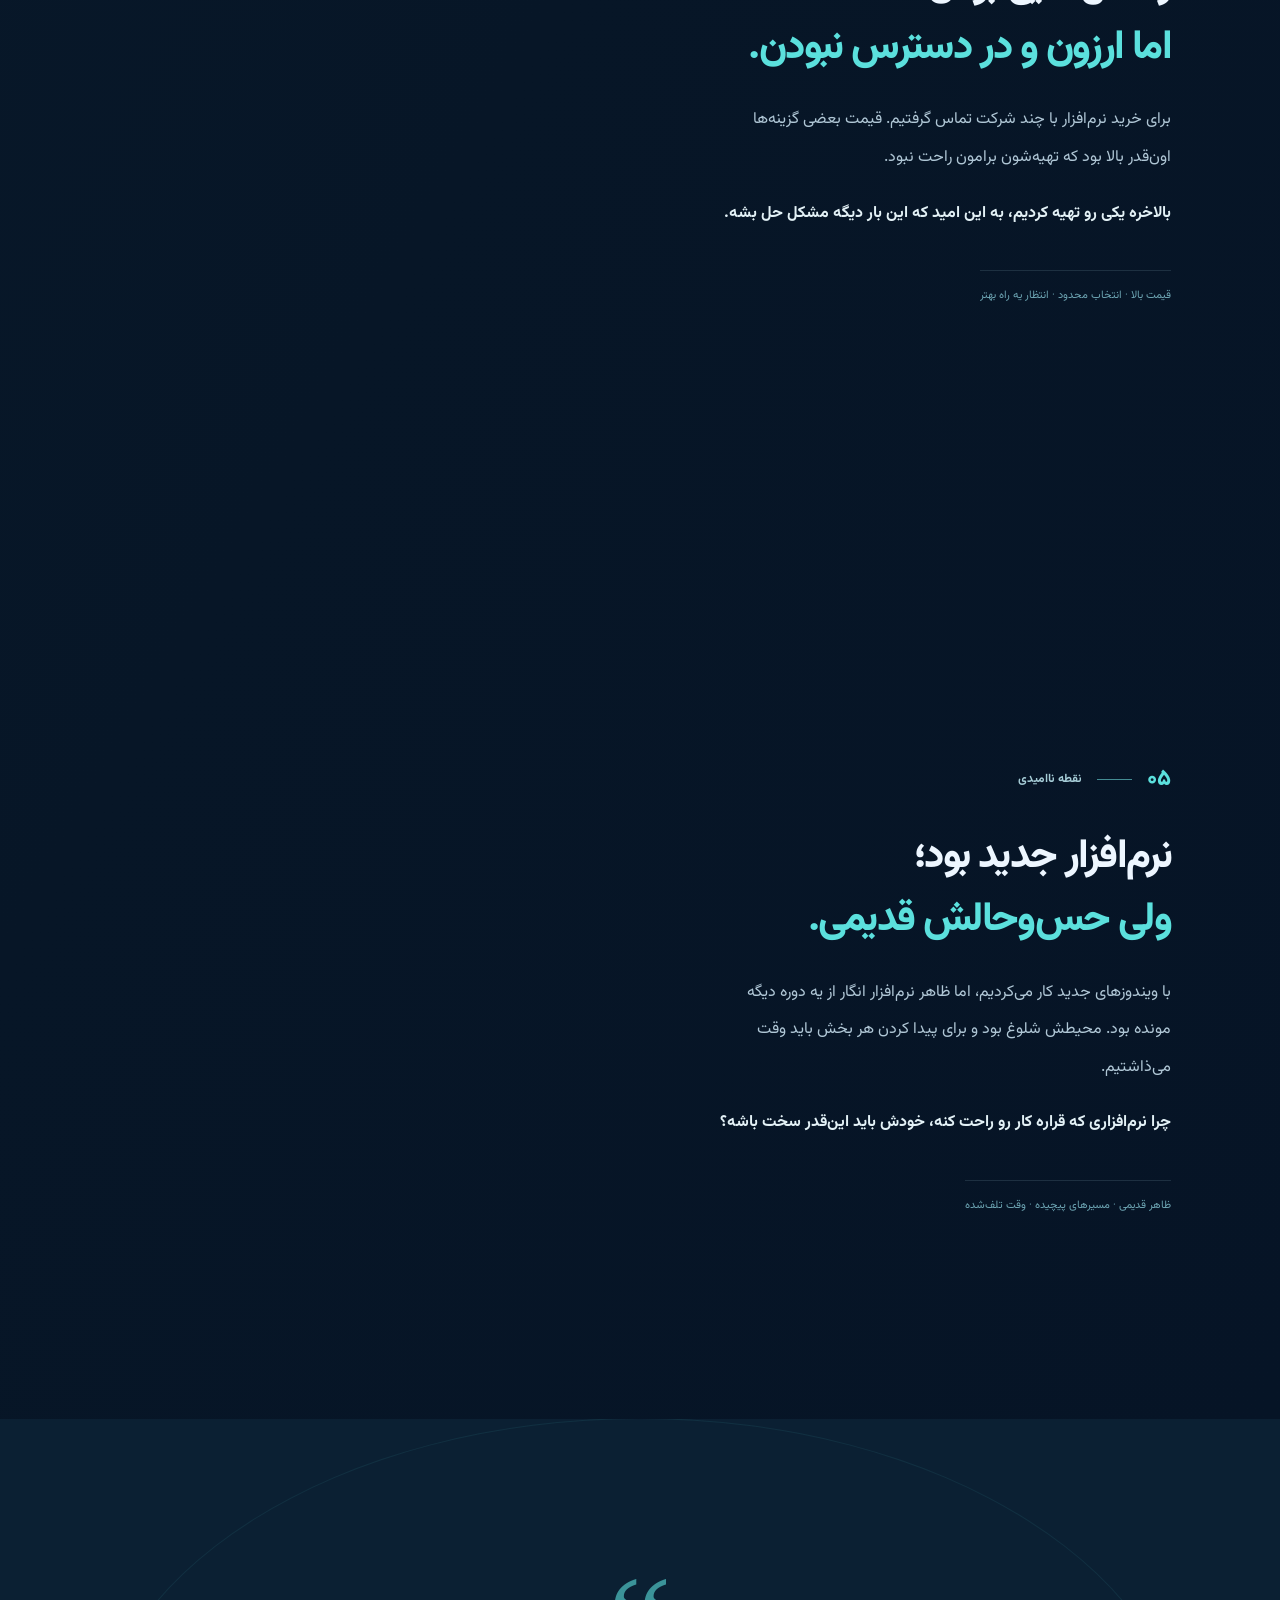
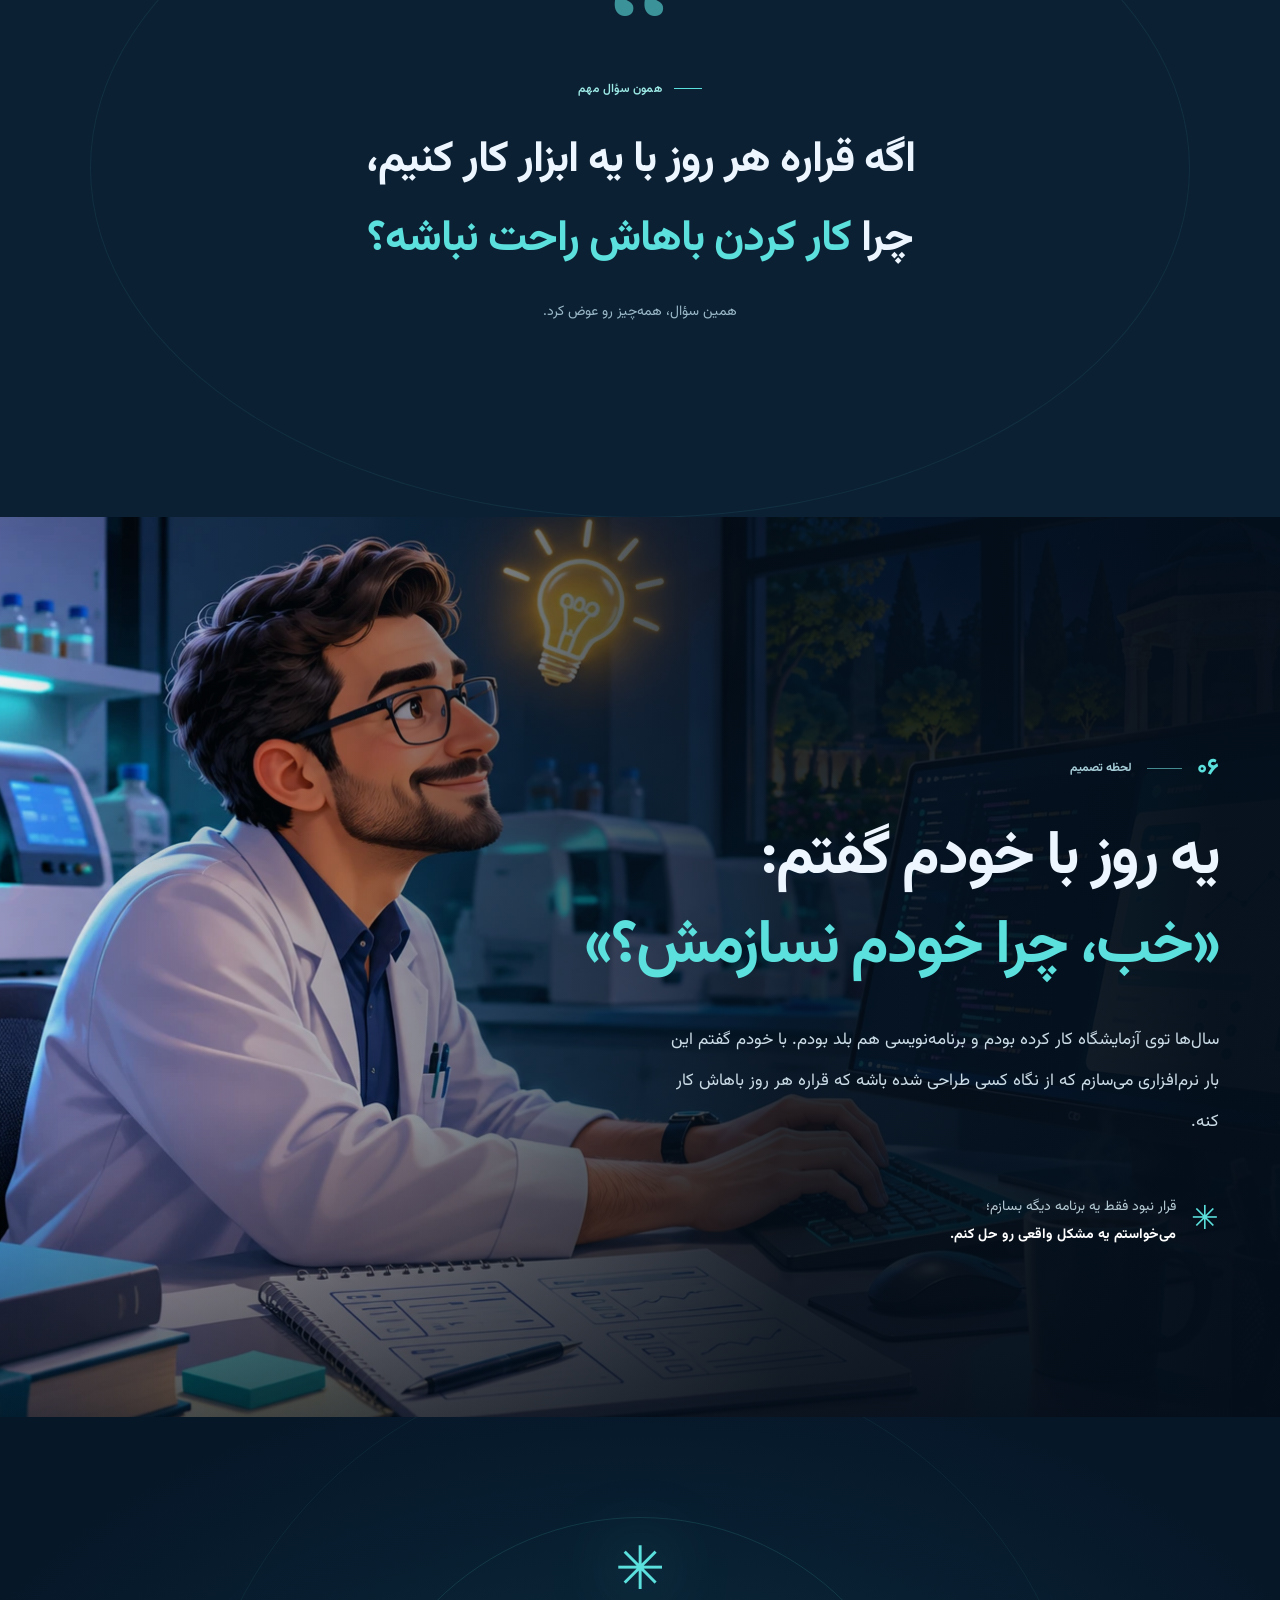
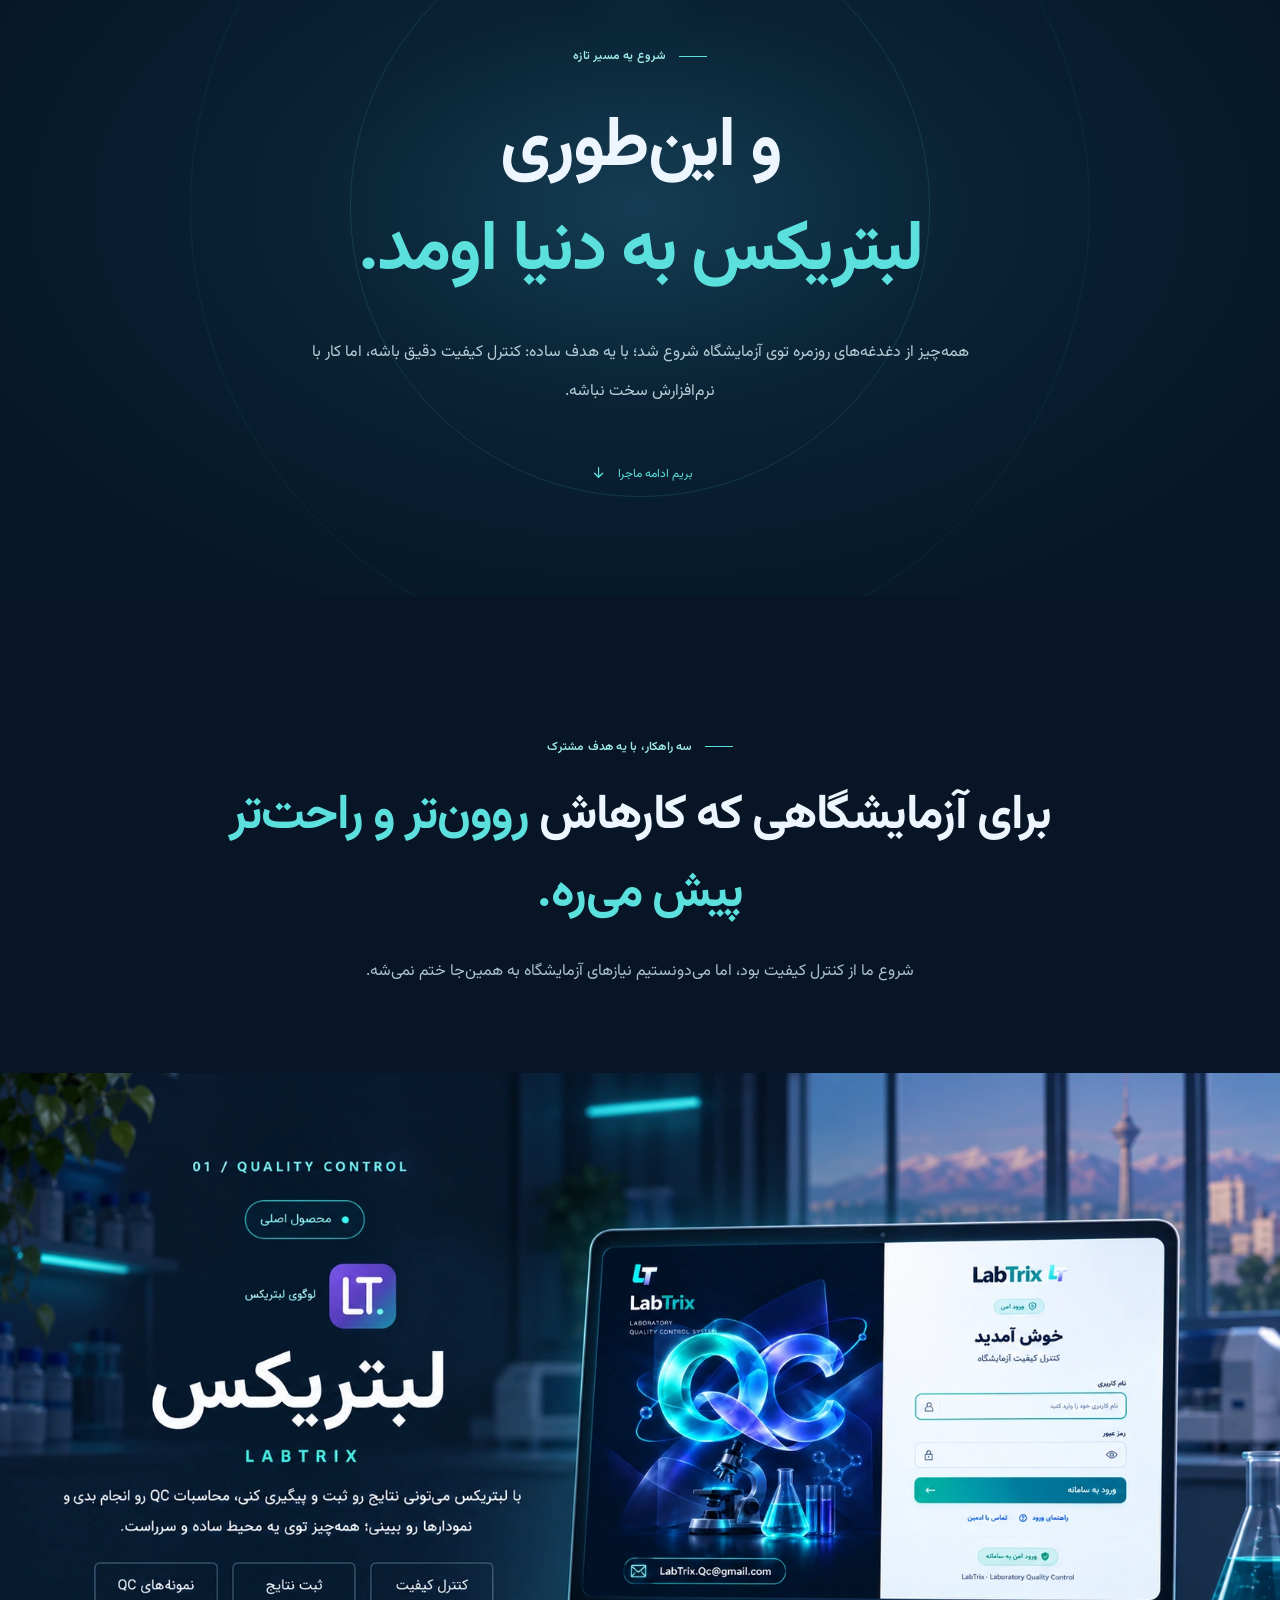
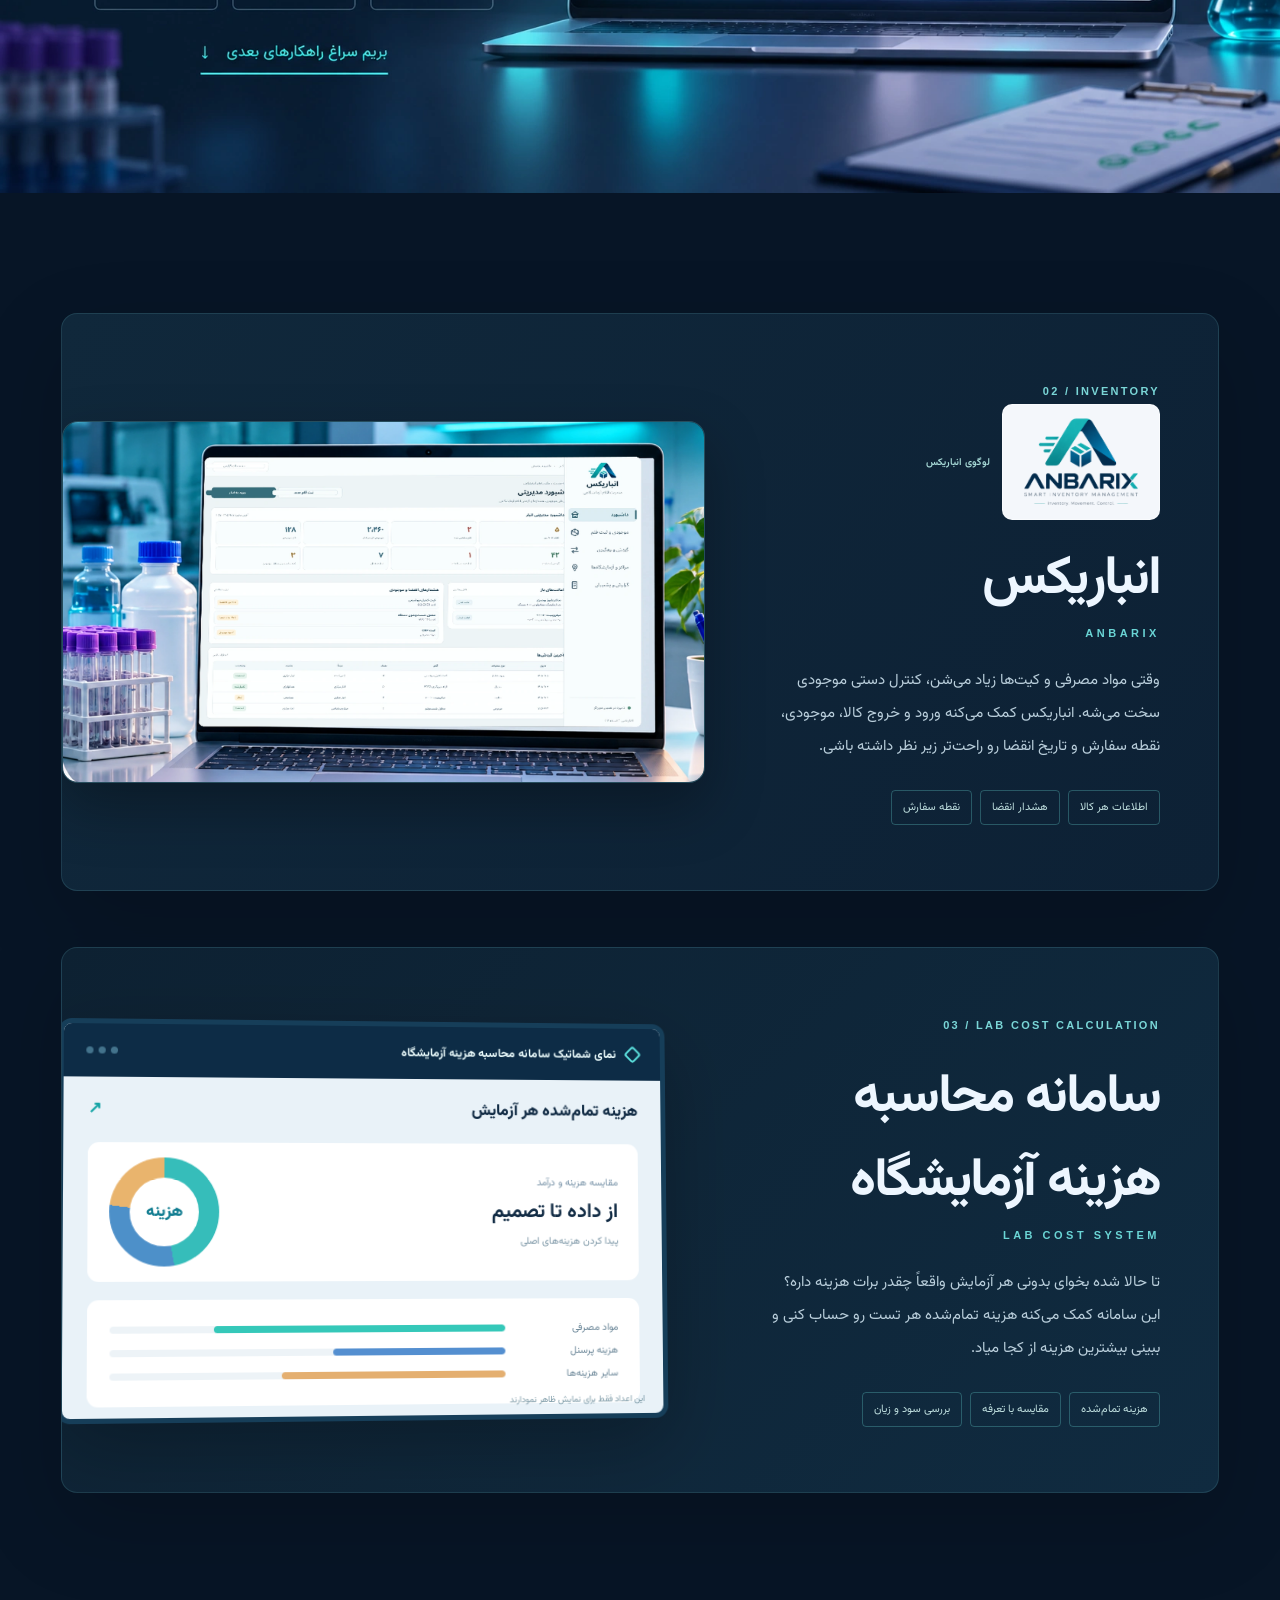
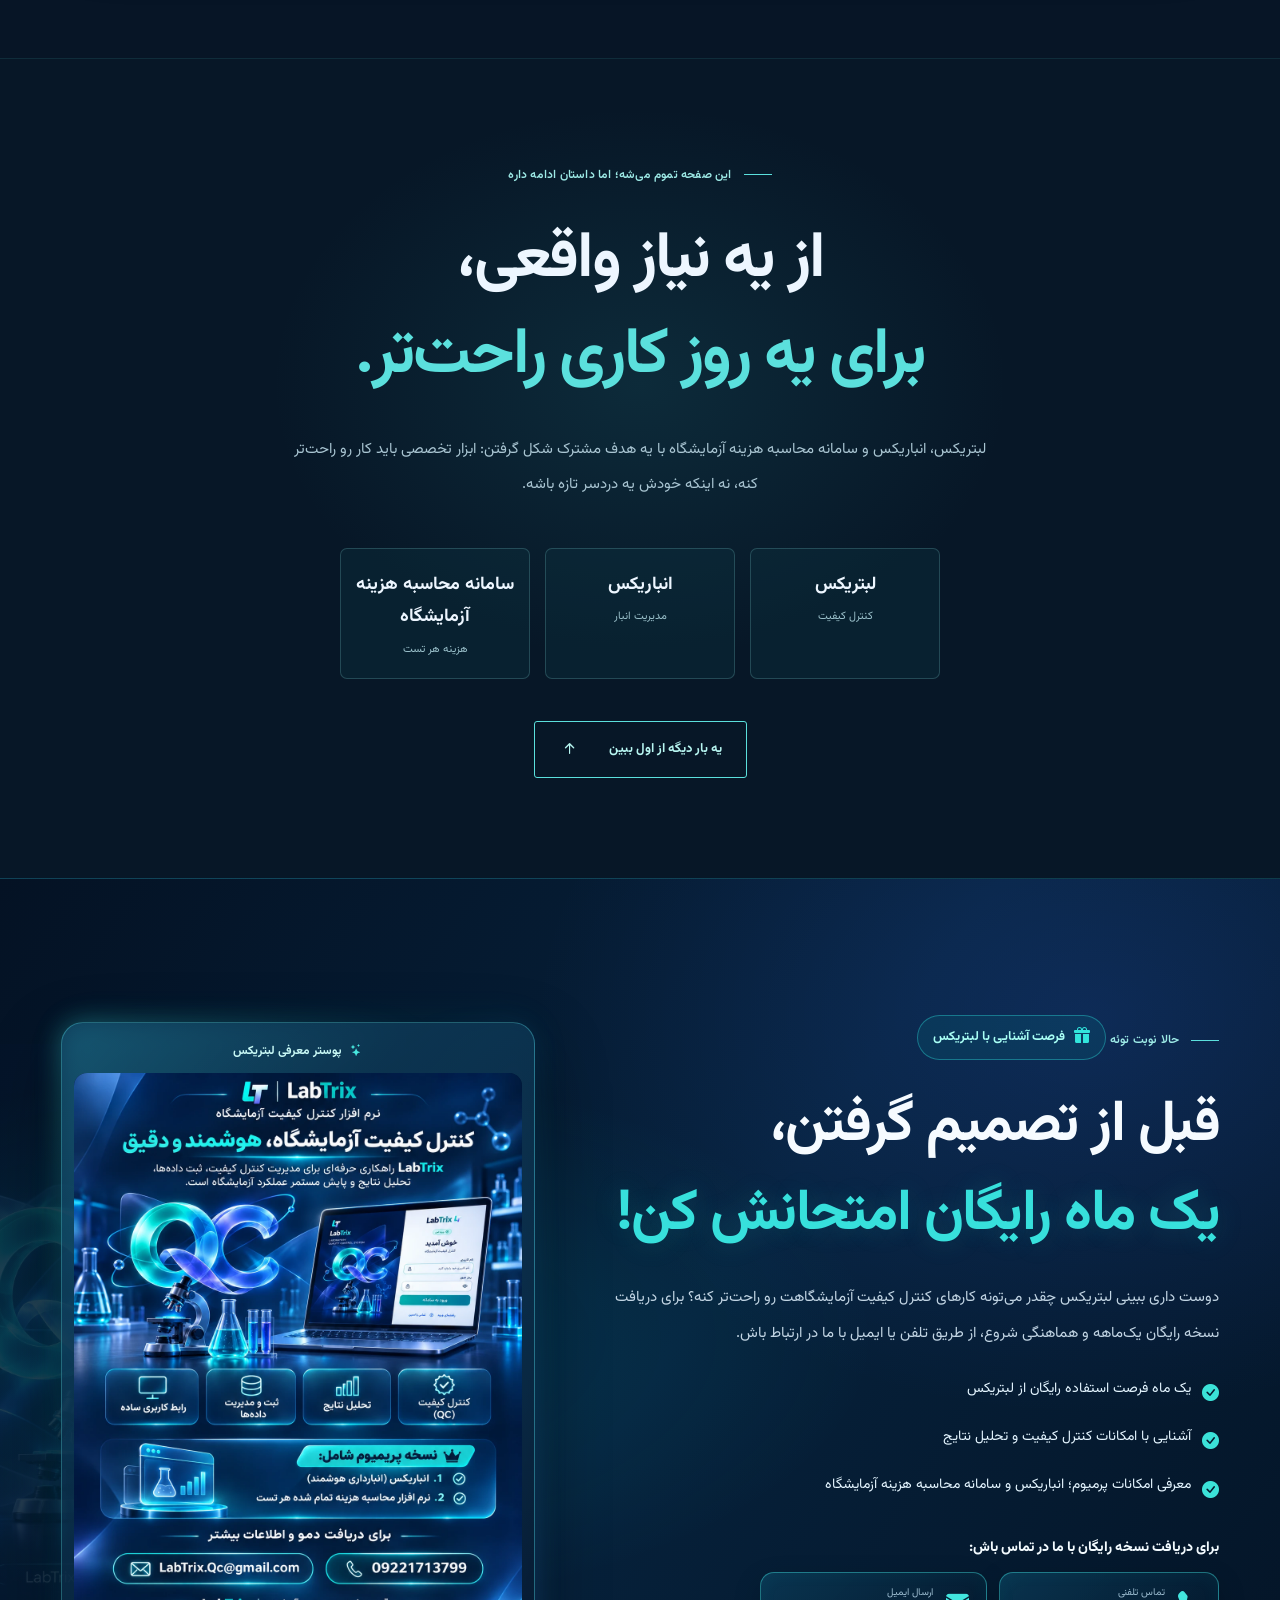
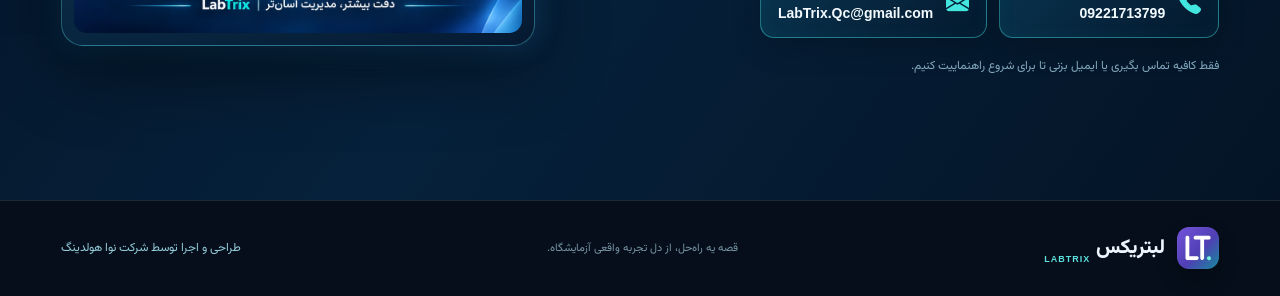
==== commit 532bd1f8: "Add files via upload" ====
--- a/index.html
+++ b/index.html
@@ -1,228 +1,198 @@
-<!doctype html>
+<!DOCTYPE html>
+
 <html dir="rtl" lang="fa">
 <head>
 <meta charset="utf-8"/>
-<meta content="width=device-width, initial-scale=1" name="viewport"/>
-<meta content="#f9fafb" name="theme-color"/>
-
-<link href="[data-uri]" rel="icon" type="image/svg+xml">
-<meta content="Labtrix نرم‌افزار تخصصی پایش و مدیریت کنترل کیفیت آزمایشگاه؛ ثبت و تحلیل نتایج، گزارش‌گیری و امکانات پریمیوم شامل انباریکس و محاسبه هزینه تمام‌شده هر تست." name="description"/>
-<meta content="Labtrix | کنترل کیفیت آزمایشگاه، ساده‌تر از همیشه" property="og:title"/>
-<meta content="نرم‌افزار تخصصی کنترل کیفیت آزمایشگاه، همراه با نسخه پریمیوم انبارداری و محاسبه هزینه تست." property="og:description"/>
-<meta content="website" property="og:type"/>
-<meta content="fa_IR" property="og:locale"/>
-
-<title>Labtrix | نرم‌افزار کنترل کیفیت و پایش آزمایشگاه</title>
+<meta content="width=device-width, initial-scale=1, viewport-fit=cover" name="viewport"/>
+<meta content="#071526" name="theme-color"/>
+<meta content="قصه شکل‌گیری لبتریکس؛ از دردسرهای کنترل کیفیت تا ساختن ابزارهایی که کار آزمایشگاه رو راحت‌تر می‌کنن." name="description"/>
+<meta content="لبتریکس | داستانی از دل آزمایشگاه" property="og:title"/>
+<meta content="از کاغذ و اکسل تا تولد لبتریکس؛ قصه‌ای از دل تجربه‌های واقعی آزمایشگاه." property="og:description"/>
+<title>لبتریکس — داستانی از دل آزمایشگاه</title>
 <link href="https://fonts.googleapis.com" rel="preconnect"/>
 <link crossorigin="" href="https://fonts.gstatic.com" rel="preconnect"/>
-<link href="https://fonts.googleapis.com/css2?family=Vazirmatn:wght@400;500;600;700;800;900&amp;display=swap" rel="stylesheet"/>
-<style>
-:root{--ink:#0b1d31;--teal:#078d8b;--teal-dark:#057c78;--line:#d4dfe1;--white:#fff;--font:'Vazirmatn','Noto Sans Arabic',Tahoma,Arial,sans-serif;scroll-behavior:smooth}
-*{box-sizing:border-box}html{scroll-padding-top:96px}body{margin:0;color:var(--ink);font-family:var(--font);background:#fcfcfd;overflow-x:hidden;-webkit-font-smoothing:antialiased}a{color:inherit;text-decoration:none}button{font:inherit}svg{width:24px;height:24px;fill:none;stroke:currentColor;stroke-width:1.8;stroke-linecap:round;stroke-linejoin:round;flex:none}svg.icons{position:absolute;width:0;height:0;overflow:hidden}.skip-link{position:absolute;top:-90px;right:24px;padding:10px;background:#fff;z-index:100}.skip-link:focus{top:10px}a:focus-visible,button:focus-visible,summary:focus-visible{outline:3px solid #04aeb2;outline-offset:3px}
-/* Pixel-oriented header: approximately 96 px high at 1536px screenshot width */
-.site-header{height:96px;background:linear-gradient(180deg,#fffcfd,#fcfcfd 92%);position:relative;z-index:20}.header-inner{height:100%;max-width:1480px;margin:auto;padding:0 55px;display:grid;grid-template-columns:290px minmax(560px,1fr) 220px;gap:20px;align-items:center}.brand{width:290px;display:flex;align-items:center;justify-content:flex-start}.brand img{display:block;width:290px;height:auto;mix-blend-mode:multiply}.desktop-nav{display:flex;align-items:center;justify-content:center;gap:49px;font-size:18px;font-weight:700;white-space:nowrap;height:100%}.desktop-nav a{position:relative;display:flex;align-items:center;gap:6px;height:100%;transition:color .18s}.desktop-nav a:hover,.desktop-nav a.active{color:#008f93}.desktop-nav a.active:after{content:"";position:absolute;bottom:17px;right:0;left:0;height:3px;background:#0e9ca1;border-radius:5px}.desktop-nav .chevron{width:15px;height:15px;stroke-width:2.5}.header-cta{display:inline-flex;height:53px;align-items:center;justify-content:center;gap:10px;border:2px solid #078e98;border-radius:16px;padding:0 20px;font-size:19px;font-weight:800;color:#007781;background:#fff;white-space:nowrap;transition:background .18s,transform .18s}.header-cta:hover{background:#e5f7f6;transform:translateY(-2px)}.header-cta svg{width:23px;height:23px}.menu-toggle,.mobile-nav{display:none}
-/* Pixel-oriented hero */
-.hero{height:534px;position:relative;background:linear-gradient(180deg,#fcfcfd 0%,#fcfcfd 69%,#f9fbfb 100%)}.hero-inner{position:relative;max-width:1536px;height:100%;margin:auto;display:flex;flex-direction:row}.hero-content{width:50.5%;position:relative;z-index:2;padding:60px 70px 0 15px;text-align:right}.hero-content h1{margin:0;font-size:clamp(44px,3.85vw,59px);font-weight:900;line-height:1.42;letter-spacing:-2.5px;white-space:nowrap;color:#0d1f33}.hero-content h1 span{display:block;color:#058f86;font-size:clamp(48px,4.3vw,66px);position:relative}.hero-content h1 span:after{content:"";position:absolute;width:210px;height:7px;bottom:1px;right:0;border-radius:50%;background:linear-gradient(90deg,transparent,#0a988c);transform:rotate(-3deg);opacity:.8}.hero-content p{font-size:24px;line-height:1.9;font-weight:500;margin:30px 0 36px;color:#30353b;white-space:nowrap}.hero-content p b{font-weight:800;font-family:Arial,sans-serif;display:inline}.hero-buttons{display:flex;gap:24px;align-items:center}.primary-btn,.secondary-btn{font-size:21px;font-weight:800;height:67px;display:inline-flex;align-items:center;justify-content:center;white-space:nowrap;border-radius:14px;transition:transform .2s,box-shadow .2s,background .2s}.primary-btn{background:linear-gradient(115deg,#03978f,#008a82);color:#fff;padding:0 27px;gap:13px;box-shadow:0 5px 13px #068d8424}.primary-btn svg{width:23px;transform:scaleX(-1);height:23px;stroke-width:2.4}.primary-btn:hover{background:#006f6c;transform:translateY(-3px);box-shadow:0 12px 26px #068d8430}.secondary-btn{border:1.8px solid #152338;background:#fff;padding:0 43px;color:#152338}.secondary-btn:hover{background:#ebf7f6;transform:translateY(-3px)}.hero-visual{width:49.5%;overflow:visible;position:relative}.hero-visual img{position:absolute;width:850px;height:auto;max-width:none;left:0;top:0;user-select:none;pointer-events:none;-webkit-mask-image:linear-gradient(to right,black 0%,black 94%,transparent 100%);mask-image:linear-gradient(to right,black 0%,black 94%,transparent 100%)}
-/* Three features on a single white strip */
-.feature-band{height:117px;background:#fff;border-top:1px solid #edf1f3;border-bottom:0;position:relative;z-index:4}.feature-band-inner{height:100%;max-width:1430px;margin:auto;display:grid;grid-template-columns:1fr 1fr 1fr;align-items:center}.feature-item{height:52px;display:flex;align-items:center;justify-content:center;gap:26px;position:relative}.feature-item:not(:last-child):after{content:"";position:absolute;left:0;height:52px;width:1px;background:#aebac5}.feature-item svg{width:49px;height:49px;color:#078e91;stroke-width:1.55}.feature-item strong{font-size:25px;font-weight:800;white-space:nowrap}
-/* Premium callout matches the 177px mint panel */
-.premium-section{padding:7px 37px 0;background:#fff}.premium-inner{height:178px;max-width:1464px;margin:auto;border-radius:27px;background:linear-gradient(105deg,#e3f3f1,#ecfaf8 38%,#e7f6f4 72%,#e1f2f0);display:grid;grid-template-columns:1.48fr 1fr 1fr 1fr;align-items:center;gap:14px;padding:20px 39px 20px 38px}.premium-heading{border-left:1px solid #9eacb7;padding:0 14px 0 17px;min-width:0}.premium-title{display:flex;align-items:center;gap:13px;white-space:nowrap}.premium-title svg{width:44px;height:44px;color:#008e83}.premium-title h2{font-size:29px;font-weight:900;margin:0;letter-spacing:-.9px}.premium-title h2 span{font-family:Arial,sans-serif}.premium-heading p{font-size:20px;color:#444a50;margin:13px 0 0 0;text-align:center;white-space:nowrap}.premium-perk{border:2px solid white;border-radius:20px;background:linear-gradient(110deg,#fffafcdd,#fff);height:107px;display:flex;align-items:center;justify-content:center;gap:11px;min-width:0;box-shadow:0 4px 22px #a5c0bd10}.premium-perk svg{width:44px;height:44px;color:#047f79;stroke-width:1.6}.premium-perk div{text-align:center;display:flex;flex-direction:column;gap:1px}.premium-perk strong{font-size:22px;font-weight:900;white-space:nowrap}.premium-perk span{font-size:18px;font-weight:650;white-space:nowrap}.premium-btn{width:fit-content;justify-self:start;padding:0 20px;height:55px;display:flex;align-items:center;justify-content:center;gap:7px;color:white;font-size:18px;font-weight:800;border-radius:16px;background:linear-gradient(100deg,#059d90,#00877b);white-space:nowrap;transition:transform .2s}.premium-btn:hover{transform:translateY(-3px)}.premium-btn svg{width:18px;transform:scaleX(-1)}
-.contact-bar{direction:ltr;height:95px;max-width:1464px;padding:0 50px;margin:0 auto;background:#fff;display:flex;align-items:center;justify-content:center;gap:62px}.contact-link{direction:ltr;font-family:var(--font);display:flex;align-items:center;gap:17px;font-size:24px;font-weight:750;white-space:nowrap}.contact-link svg{width:39px;height:39px;color:#01837c}.contact-link.email span,.contact-link.phone span{font-family:Arial,sans-serif;font-size:25px}.contact-link:hover span{color:#047f7c}.contact-divider{width:1px;height:41px;background:#bdc5cc}
-/* Useful content beyond the supplied 1024px-high reference */
-.details,.premium-details,.faq-section{padding:100px 6%;margin:auto;max-width:1536px}.details{border-top:1px solid #e7eeee;background:linear-gradient(#fff,#f7fbfa)}.details-head{text-align:center;max-width:760px;margin:auto}.kicker{font-size:14px;font-weight:800;color:#008b83;letter-spacing:.3px}.details h2,.premium-details h2,.faq-section h2{font-size:clamp(29px,3vw,42px);font-weight:900;margin:14px 0 16px;line-height:1.5}.details-head p{font-size:18px;color:#566371;line-height:2}.details-grid,.premium-details-grid{display:grid;grid-template-columns:repeat(3,1fr);gap:24px;margin-top:45px}.details-grid article,.premium-details-grid article{background:white;border-radius:23px;padding:30px;border:1px solid #dcebe9;box-shadow:0 14px 35px #123b370d}.detail-icon{width:60px;height:60px;border-radius:18px;background:#e7f7f5;display:grid;place-items:center;color:#078c83}.detail-icon svg{width:31px;height:31px}.details-grid h3,.premium-details-grid h3{font-size:22px;margin:20px 0 10px}.details-grid p,.premium-details-grid p{font-size:16px;color:#67717a;line-height:1.9;margin:0}.premium-details{background:#f0faf8;border-radius:30px}.premium-details-head{text-align:center}.premium-details-grid{grid-template-columns:repeat(2,1fr)}.premium-details-grid article>svg{width:43px;height:43px;color:#008d84}.lower-cta{width:max-content;margin:35px auto 0}.faq-section{max-width:1120px}.faq-head{text-align:center}.faq-list{margin-top:45px;border-top:1px solid #dfe8e7}.faq-list details{border-bottom:1px solid #dfe8e7;padding:6px 0}.faq-list summary{list-style:none;cursor:pointer;font-weight:800;font-size:20px;padding:19px 30px 19px 10px;position:relative}.faq-list summary::marker{display:none}.faq-list summary:before{content:'+';position:absolute;right:2px;font-size:25px;top:14px;color:#00968c}.faq-list details[open] summary:before{content:'−'}.faq-list p{font-size:16px;color:#50606d;line-height:2;margin:0 0 25px 0}.faq-list a{color:#008980}.site-footer{border-top:1px solid #dae6e5;display:flex;align-items:center;justify-content:space-between;gap:24px;padding:33px 6%;background:white}.site-footer div{display:flex;gap:18px;align-items:center}.footer-brand{font-family:Arial,sans-serif;font-size:30px;font-weight:900;direction:ltr}.footer-brand span{color:#078f88}.site-footer div>span{font-size:14px;color:#73828a}.site-footer>a{color:#078a84;font-weight:700}
-@media(max-width:1400px){.header-inner{padding:0 35px;grid-template-columns:286px minmax(480px,1fr) 193px;gap:15px}.brand,.brand img{width:286px}.desktop-nav{gap:27px;font-size:16px}.header-cta{font-size:16px}.hero-content{padding-right:45px}.hero-content h1{font-size:clamp(44px,4.65vw,68px)}.hero-content h1 span{font-size:clamp(46px,4.75vw,70px)}.hero-content p{font-size:20px}.hero-visual img{width:min(805px,56vw)}.premium-inner{padding:20px 24px;grid-template-columns:1.43fr .95fr .95fr 1fr;gap:12px}.premium-title h2{font-size:24px}.premium-heading p{font-size:17px}.premium-perk strong{font-size:19px}.premium-perk span{font-size:16px}.premium-btn{font-size:15px;padding:0 12px}}
-@media(max-width:1100px){.site-header{height:82px}.header-inner{grid-template-columns:235px 1fr 174px;padding:0 26px}.brand,.brand img{width:235px}.desktop-nav{gap:17px;font-size:14px}.header-cta{height:45px;font-size:14px;padding:0 11px}.hero{height:480px}.hero-content{padding:50px 25px 0 3px;width:52%}.hero-content h1{font-size:clamp(37px,4.8vw,53px);letter-spacing:-1.5px}.hero-content h1 span{font-size:clamp(39px,4.9vw,55px)}.hero-content p{font-size:16px;margin:20px 0 25px}.primary-btn,.secondary-btn{height:54px;font-size:16px;padding:0 17px;border-radius:11px}.hero-buttons{gap:11px}.hero-visual{width:48%}.hero-visual img{width:590px;top:25px;left:-28px}.feature-band{height:100px}.feature-item{gap:11px}.feature-item svg{width:36px;height:36px}.feature-item strong{font-size:18px}.premium-section{padding:7px 20px 0}.premium-inner{height:auto;min-height:160px;gap:10px;padding:15px;grid-template-columns:1.3fr 1fr 1fr}.premium-btn{grid-column:1/-1;justify-self:center;height:44px}.premium-heading{padding-left:10px}.premium-title h2{font-size:20px}.premium-title svg{width:30px}.premium-heading p{font-size:14px}.premium-perk{height:93px}.premium-perk strong{font-size:16px}.premium-perk span{font-size:13px}.premium-perk svg{width:30px}.contact-bar{height:88px}.contact-link.email span,.contact-link.phone span{font-size:21px}}
-@media(max-width:820px){.site-header{height:76px;box-shadow:0 2px 15px #d2e3e423}.header-inner{display:flex;justify-content:space-between;padding:0 21px}.brand,.brand img{width:225px}.desktop-nav{display:none}.header-cta{margin-right:auto;margin-left:18px}.menu-toggle{display:grid;place-items:center;background:#e5f5f4;border:1px solid #b5dad7;width:42px;height:42px;border-radius:12px;color:#007e78;cursor:pointer}.menu-toggle svg{width:24px;height:24px}.mobile-nav{position:absolute;top:75px;left:16px;right:16px;background:white;box-shadow:0 14px 40px #14363825;border:1px solid #d8e9e7;border-radius:17px;padding:12px;flex-direction:column}.mobile-nav:not([hidden]){display:flex}.mobile-nav a{padding:13px 15px;font-weight:700;border-radius:8px}.mobile-nav a:hover,.mobile-nav .nav-action{background:#e2f5f1;color:#087e76}.hero{height:auto}.hero-inner{flex-direction:column;min-height:0;align-items:center}.hero-content{order:0;padding:32px 24px 10px;width:100%;text-align:center}.hero-content h1{font-size:clamp(35px,6.2vw,52px);letter-spacing:-1px;line-height:1.5;white-space:normal}.hero-content h1 span{font-size:clamp(37px,6.7vw,55px)}.hero-content h1 span:after{width:130px;right:calc(50% - 65px);bottom:0}.hero-content p{white-space:normal;font-size:16px;line-height:1.85;margin:20px 0 24px}.hero-buttons{justify-content:center;flex-wrap:wrap}.primary-btn,.secondary-btn{font-size:15px;height:55px}.hero-visual{order:1;width:100%;height:min(67vw,550px);overflow:hidden}.hero-visual img{width:min(100%,805px);position:absolute;left:50%;transform:translateX(-50%);top:0;max-width:100%}.feature-band{height:auto;padding:20px 0}.feature-band-inner{grid-template-columns:1fr 1fr 1fr}.feature-item{height:64px;flex-direction:column;gap:3px}.feature-item svg{width:30px;height:30px}.feature-item strong{font-size:14px}.feature-item:not(:last-child):after{height:52px;top:7px}.premium-inner{grid-template-columns:1fr 1fr;padding:21px;gap:13px}.premium-heading{grid-column:1/-1;border-left:0;text-align:center;border-bottom:1px solid #a2bcba;padding:0 0 13px}.premium-title{justify-content:center}.premium-title h2{font-size:23px}.premium-perk{height:95px}.premium-btn{grid-column:1/-1}.contact-bar{height:auto;min-height:100px;flex-wrap:wrap;gap:10px;padding:18px 25px}.contact-link.email span,.contact-link.phone span{font-size:17px}.contact-link svg{width:27px;height:27px}.contact-divider{height:25px}.details,.premium-details,.faq-section{padding:65px 5%}.details-grid,.premium-details-grid{grid-template-columns:1fr;gap:15px}.site-footer{flex-direction:column}}
-@media(max-width:510px){.header-inner{padding:0 14px}.brand,.brand img{width:184px}.header-cta{font-size:12px;height:40px;padding:0 9px;margin-left:8px}.header-cta svg{display:none}.hero-content{padding:25px 16px 7px}.hero-content h1{font-size:31px;line-height:1.6;letter-spacing:-.8px}.hero-content h1 span{font-size:35px}.hero-content p{font-size:14px;margin:17px 0 19px}.primary-btn,.secondary-btn{font-size:13px;height:49px;padding:0 13px;border-radius:10px}.hero-buttons{gap:8px}.primary-btn svg{width:16px}.hero-visual{height:67vw}.feature-band{padding:12px 5px}.feature-item{height:70px;gap:4px}.feature-item strong{font-size:11px}.feature-item svg{width:27px;height:27px}.premium-section{padding:7px 11px 0}.premium-inner{padding:16px 12px;border-radius:21px;gap:9px}.premium-title h2{font-size:18px}.premium-heading p{font-size:13px}.premium-perk{height:82px;gap:5px;padding:7px}.premium-perk svg{width:24px;height:24px}.premium-perk strong{font-size:13px}.premium-perk span{font-size:11px}.premium-btn{font-size:13px;height:43px}.contact-bar{flex-direction:column;gap:12px}.contact-divider{display:none}.contact-link.email span,.contact-link.phone span{font-size:18px}.details h2,.premium-details h2,.faq-section h2{font-size:29px}.faq-list summary{font-size:17px}.site-footer div{flex-direction:column;gap:3px}}
-@media(prefers-reduced-motion:reduce){html{scroll-behavior:auto}*{transition:none!important}}
-/* Edge case safeguards for narrow phones and compact laptop viewports */
-@media(min-width:821px) and (max-width:1100px){.hero{overflow:hidden}}
-@media(max-width:380px){.header-cta{display:none}.brand,.brand img{width:178px}.header-inner{gap:8px}.menu-toggle{margin-right:auto}.hero-content h1{font-size:28px}.hero-content h1 span{font-size:32px}}
-
-
-/* Shared transparent logo asset and language navigation */
-.site-header{background:#fcfcfd}
-.brand img{mix-blend-mode:normal}
-.desktop-nav{gap:clamp(14px,2.2vw,35px)}
-.lang-switch{display:flex;flex:none;align-items:center;gap:3px;padding:4px;border:1px solid #d8e7e7;border-radius:12px;height:40px;background:#fff;direction:ltr}
-.lang-switch a{height:29px;min-width:31px;padding:0 5px;font:700 12px Arial,sans-serif;display:grid;place-items:center;border-radius:8px;color:#586571}
-.lang-switch a.current{background:#e4f5f3;color:#006c68}
-.lang-switch a:hover{color:#047e7a}
-.desktop-nav .lang-switch a:after{display:none}
-.desktop-nav .lang-switch a{height:29px}
-.mobile-languages{display:flex;justify-content:center;direction:ltr;gap:8px;padding:12px 4px 5px;border-top:1px solid #e8f1ef;margin-top:7px}
-.mobile-languages a{padding:8px 12px;border:1px solid #d6e7e5;border-radius:10px;font-size:14px;font-weight:800;flex:1;text-align:center}
-.mobile-languages a.current{background:#dff6f2;border-color:#6ac3bd;color:#007e77}
-/* Arabic and English use the same design and localized reading directions */
-html[lang=en] .hero-content{text-align:left;padding:64px 15px 0 66px}
-html[lang=en] .hero-content h1,html[lang=en] .hero-content p{white-space:normal}
-html[lang=en] .hero-content h1{font-family:'Inter',Arial,sans-serif;font-size:clamp(43px,3.15vw,55px);letter-spacing:-1.9px;line-height:1.35}
-html[lang=en] .hero-content h1 span{font-family:'Inter',Arial,sans-serif;font-size:clamp(46px,3.7vw,62px);line-height:1.3}
-html[lang=en] .hero-content h1 span:after{left:0;right:auto}
-html[lang=en] .hero-content p{font-size:20px;line-height:1.7;max-width:660px}
-html[lang=en] .hero-visual img{right:0;left:auto;-webkit-mask-image:linear-gradient(to left,black 0%,black 94%,transparent 100%);mask-image:linear-gradient(to left,black 0%,black 94%,transparent 100%)}
-html[lang=en] .primary-btn svg,html[lang=en] .premium-btn svg{transform:none}
-html[lang=en] .premium-heading{border-left:none;border-right:1px solid #9eacb7;padding:0 17px 0 14px}
-html[lang=en] .premium-title h2{font-family:'Inter',Arial,sans-serif;font-size:25px;letter-spacing:-.7px}
-html[lang=en] .premium-btn{justify-self:end}
-html[lang=en] .feature-item strong{font-size:21px}
-html[lang=en] .premium-perk strong{font-size:19px}
-html[lang=en] .premium-perk span{font-size:15px}
-html[lang=en] .faq-list summary{padding:19px 10px 19px 30px}
-html[lang=en] .faq-list summary:before{left:2px;right:auto}
-html[lang=ar] .hero-content h1{white-space:normal;font-size:clamp(44px,3.55vw,57px);letter-spacing:-1.6px}
-html[lang=ar] .hero-content h1 span{font-size:clamp(43px,3.8vw,59px);white-space:normal}
-html[lang=ar] .hero-content p{font-size:20px;white-space:normal;max-width:670px;line-height:1.9}
-html[lang=ar] .premium-title h2{font-size:24px;white-space:normal}
-html[lang=ar] .feature-item strong{font-size:22px}
-/* Keep long localized labels readable while protecting the reference layout. */
-@media(max-width:1400px){
- .desktop-nav{gap:clamp(10px,1.5vw,25px)}
- .lang-switch{height:36px}
- .lang-switch a{min-width:27px;font-size:11px}
- html[lang=en] .hero-content{padding-left:37px}
- html[lang=en] .hero-content h1{font-size:clamp(39px,3.6vw,52px)}
- html[lang=en] .hero-content h1 span{font-size:clamp(44px,4vw,57px)}
- html[lang=ar] .hero-content h1{font-size:clamp(41px,3.7vw,55px)}
- html[lang=ar] .hero-content h1 span{font-size:clamp(40px,4.0vw,57px)}
-}
-@media(max-width:1210px){
- .desktop-nav{display:none}
- .header-inner{display:flex;justify-content:space-between;padding:0 24px}
- .header-cta{margin-right:auto;margin-left:14px}
- .menu-toggle{display:grid;place-items:center;background:#e5f5f4;border:1px solid #b5dad7;width:42px;height:42px;border-radius:12px;color:#007e78;cursor:pointer}
- .mobile-nav{position:absolute;top:calc(100% - 1px);left:16px;right:16px;background:white;box-shadow:0 14px 40px #14363825;border:1px solid #d8e9e7;border-radius:17px;padding:12px;flex-direction:column}
- .mobile-nav:not([hidden]){display:flex}
- .mobile-nav a{padding:13px 15px;font-weight:700;border-radius:8px}
- .mobile-nav a:hover,.mobile-nav .nav-action{background:#e2f5f1;color:#087e76}
- html[lang=en] .header-cta{margin-left:auto;margin-right:14px}
- html[lang=en] .hero-content{padding:48px 12px 0 26px}
- html[lang=en] .hero-content h1{font-size:clamp(36px,4.2vw,48px)}
- html[lang=en] .hero-content h1 span{font-size:clamp(38px,4.6vw,53px)}
-}
-@media(max-width:820px){
- html[lang=en] .hero-content{padding:32px 24px 10px;text-align:center}
- html[lang=en] .hero-content h1{font-size:clamp(34px,6vw,46px)}
- html[lang=en] .hero-content h1 span{font-size:clamp(37px,6.5vw,50px)}
- html[lang=en] .hero-content h1 span:after{left:calc(50% - 65px)}
- html[lang=en] .hero-visual img{right:auto;left:50%;transform:translateX(-50%);-webkit-mask-image:none;mask-image:none}
- html[lang=en] .premium-heading{border-right:0;border-bottom:1px solid #a2bcba;padding:0 0 13px}
- html[lang=en] .premium-title h2{font-size:23px}
- html[lang=en] .premium-btn{justify-self:center}
- html[lang=ar] .hero-content h1,html[lang=ar] .hero-content h1 span{font-size:clamp(32px,6.2vw,52px)}
- html[lang=en] .feature-item strong,html[lang=ar] .feature-item strong{font-size:14px}
-}
-@media(max-width:510px){
- .header-inner{padding:0 14px}
- html[lang=en] .hero-content{padding:27px 18px 7px}
- html[lang=en] .hero-content h1{font-size:29px;line-height:1.5}
- html[lang=en] .hero-content h1 span{font-size:32px}
- html[lang=en] .hero-content p,html[lang=ar] .hero-content p{font-size:14px}
- html[lang=en] .premium-title h2,html[lang=ar] .premium-title h2{font-size:18px}
- html[lang=en] .premium-perk strong,html[lang=ar] .premium-perk strong{font-size:13px}
- html[lang=en] .premium-perk span,html[lang=ar] .premium-perk span{font-size:11px}
- html[lang=en] .feature-item strong,html[lang=ar] .feature-item strong{font-size:11px}
-}
-
-</style>
-
-<link href="index.html" hreflang="fa-IR" rel="alternate"/><link href="en.html" hreflang="en" rel="alternate"/><link href="ar.html" hreflang="ar-IQ" rel="alternate"/></head>
-<body>
+<link href="https://fonts.googleapis.com/css2?family=Vazirmatn:wght@300;400;500;600;700;800;900&amp;display=swap" rel="stylesheet"/>
+<link as="image" href="assets/scene-01.webp" rel="preload"/>
+<link href="assets/logo-lt.png" rel="icon" type="image/png"/>
+<link href="https://cdn.jsdelivr.net/npm/bootstrap-icons@1.11.3/font/bootstrap-icons.min.css" rel="stylesheet"/>
+<link href="styles.css" rel="stylesheet"/>
+<script defer="" src="app.js"></script>
+<link href="index.html" hreflang="fa" rel="alternate"/><link href="en.html" hreflang="en" rel="alternate"/><link href="ar.html" hreflang="ar" rel="alternate"/></head>
+<body class="lang-fa">
 <a class="skip-link" href="#main">رفتن به محتوای اصلی</a>
-<svg aria-hidden="true" class="icons" xmlns="http://www.w3.org/2000/svg">
-<symbol id="ico-monitor" viewbox="0 0 24 24"><rect height="13" rx="1.7" width="18" x="3" y="4"></rect><path d="M12 17v4m-5 0h10"></path></symbol>
-<symbol id="ico-clipboard" viewbox="0 0 24 24"><rect height="17" rx="2" width="16" x="4" y="4.5"></rect><path d="M9 4a3 3 0 0 1 6 0M8 12l2 2 3-4M8 18h8"></path></symbol>
-<symbol id="ico-chart" viewbox="0 0 24 24"><path d="M4 21V3M4 21h17M8 17V11h3v6M14 17V7h3v10M20 17V4"></path></symbol>
-<symbol id="ico-database" viewbox="0 0 24 24"><ellipse cx="12" cy="5" rx="9" ry="3.3"></ellipse><path d="M3 5v14c0 2 4 3.5 9 3.5s9-1.5 9-3.5V5M3 12c0 2 4 3.4 9 3.4s9-1.4 9-3.4"></path></symbol>
-<symbol id="ico-box" viewbox="0 0 24 24"><path d="M3 8l9-5 9 5v9l-9 5-9-5V8zM3 8l9 5 9-5M12 13v9"></path></symbol>
-<symbol id="ico-mail" viewbox="0 0 24 24"><rect height="16" rx="2" width="20" x="2" y="4"></rect><path d="m3 6 9 7 9-7"></path></symbol>
-<symbol id="ico-phone" viewbox="0 0 24 24"><path d="M20.5 16v3a2 2 0 0 1-2.2 2 19.2 19.2 0 0 1-15.3-15.3A2 2 0 0 1 5 3.5h3a1.7 1.7 0 0 1 1.6 1.3l.8 3.1a2 2 0 0 1-.5 2l-1.6 1.5a15 15 0 0 0 5 5l1.5-1.6a2 2 0 0 1 2-.5l3.1.8a1.7 1.7 0 0 1 1.3 1.6Z"></path></symbol>
-<symbol id="ico-arrow" viewbox="0 0 24 24"><path d="M4 12h16m-6-6 6 6-6 6"></path></symbol>
-<symbol id="ico-chevron" viewbox="0 0 24 24"><path d="m6 9 6 6 6-6"></path></symbol>
-<symbol id="ico-crown" viewbox="0 0 24 24"><path d="M2 8l5 4 5-7 5 7 5-4-3 11H5L2 8ZM5 21h14"></path></symbol>
-<symbol id="ico-check" viewbox="0 0 24 24"><path d="m4 12 5 5L20 6"></path></symbol>
-<symbol id="ico-menu" viewbox="0 0 24 24"><path d="M3 7h18M3 12h18M3 17h18"></path></symbol>
-<symbol id="ico-close" viewbox="0 0 24 24"><path d="M5 5 19 19M19 5 5 19"></path></symbol>
-</svg>
-<header class="site-header" id="top">
+<div aria-hidden="true" class="reading-progress"><span id="reading-progress-fill"></span></div>
+<header class="site-header" id="site-header">
 <div class="header-inner">
-<a aria-label="خانه — Labtrix" class="brand" href="#top"><img alt="Labtrix — Laboratory QC Software" height="86" src="[data-uri]" width="338"/></a>
-<nav aria-label="منوی موبایل" class="desktop-nav">
-<a class="active" href="#top">خانه</a>
-<a href="#features"><svg class="chevron"><use href="#ico-chevron"></use></svg> امکانات</a>
-<a href="#premium">نسخه پریمیوم</a>
-<a href="#about">درباره ما</a>
-<a href="#contact">تماس</a>
-<div aria-label="انتخاب زبان سایت" class="lang-switch" role="navigation"><a aria-current="page" aria-label="فارسی" class="current" href="index.html" lang="fa">FA</a><a aria-label="English" href="en.html" lang="en">EN</a><a aria-label="العربية" href="ar.html" lang="ar">AR</a></div></nav>
-<a class="header-cta" href="#contact"><svg><use href="#ico-monitor"></use></svg> درخواست دمو</a>
-<button aria-controls="mobileNav" aria-expanded="false" aria-label="منوی موبایل" class="menu-toggle" data-close-label="بستن فهرست" data-open-label="منوی موبایل" type="button"><svg><use href="#ico-menu"></use></svg></button>
+<a aria-label="لبتریکس، بازگشت به ابتدای صفحه" class="brand" href="#top">
+<span aria-hidden="true" class="brand-mark brand-mark-image"><img alt="" src="assets/logo-lt.png"/></span>
+<span class="brand-type"><strong>لبتریکس</strong><small>LABTRIX</small></span>
+</a>
+<nav aria-label="فهرست اصلی" class="desktop-nav">
+<a href="#story">داستانمون</a>
+<a href="#turning-point">لحظه تصمیم</a>
+<a href="#solutions">راهکارها</a>
+</nav><div aria-label="انتخاب زبان" class="language-switcher"><a aria-current="page" class="lang-option is-active" href="index.html" lang="fa">فارسی</a> <a class="lang-option" href="en.html" lang="en">English</a> <a class="lang-option" href="ar.html" lang="ar">العربية</a></div>
+<a class="nav-cta" href="#solutions"><span>راهکارها رو ببین</span><i aria-hidden="true" class="bi bi-arrow-left-short"></i></a>
+<button aria-controls="mobile-nav" aria-expanded="false" aria-label="باز کردن فهرست" class="menu-toggle" id="menu-toggle" type="button"><span></span><span></span></button>
 </div>
-<nav aria-label="منوی موبایل" class="mobile-nav" hidden="" id="mobileNav">
-<a href="#top">خانه</a><a href="#features">امکانات</a><a href="#premium">نسخه پریمیوم</a><a href="#about">درباره ما</a><a href="#contact">تماس</a><a class="nav-action" href="#contact">درخواست دمو</a>
-<div aria-label="انتخاب زبان سایت" class="mobile-languages" role="navigation"><a aria-current="page" aria-label="فارسی" class="current" href="index.html" lang="fa">فارسی</a><a aria-label="English" href="en.html" lang="en">English</a><a aria-label="العربية" href="ar.html" lang="ar">العربية</a></div></nav>
+<nav aria-label="فهرست موبایل" class="mobile-nav" hidden="" id="mobile-nav">
+<a href="#story">داستانمون</a><a href="#turning-point">لحظه تصمیم</a><a href="#solutions">راهکارها</a>
+<div class="mobile-languages"><a aria-current="page" class="lang-option is-active" href="index.html" lang="fa">فارسی</a> <a class="lang-option" href="en.html" lang="en">English</a> <a class="lang-option" href="ar.html" lang="ar">العربية</a></div></nav>
 </header>
 <main id="main">
-<section aria-label="معرفی نرم‌افزار Labtrix" class="hero">
-<div class="hero-inner">
-<div class="hero-content">
-<h1>کنترل کیفیت آزمایشگاه،<span>ساده‌تر از همیشه</span></h1>
-<p><b dir="ltr">Labtrix</b>؛ نرم‌افزار تخصصی پایش و مدیریت کنترل کیفیت آزمایشگاه</p>
-<div class="hero-buttons"><a class="primary-btn" href="#contact"><svg><use href="#ico-arrow"></use></svg> درخواست نسخه آزمایشی</a><a class="secondary-btn" href="#features">آشنایی با امکانات</a></div>
+<section aria-labelledby="hero-title" class="hero" id="top">
+<div aria-label="کارشناس آزمایشگاه کنار مانیتور کنترل کیفیت در آزمایشگاهی مدرن در شیراز" class="hero-photo" role="img"></div>
+<div class="hero-scrim"></div>
+<div aria-hidden="true" class="hero-noise"></div>
+<div class="hero-inner container">
+<div class="hero-copy reveal is-visible">
+<div class="eyebrow"><span class="eyebrow-line"></span> قصه‌ای از دل آزمایشگاه <span class="eyebrow-dot"></span> فصل صفر</div>
+<p class="hero-kicker">یه تجربه واقعی، با یه سؤال ساده.</p>
+<h1 id="hero-title">هر نتیجه‌ای که ثبت می‌کردیم،<br/>یه سؤال تازه هم<br/><em>با خودش می‌آورد.</em></h1>
+<p class="hero-question">چرا کنترل کیفیت باید این‌همه دردسر داشته باشه؟</p>
+<p class="hero-description">این قصه‌ی شکل‌گیری لبتریـکسه؛ نرم‌افزاری که از تجربه‌های واقعی توی آزمایشگاه به دنیا اومد.</p>
+<a class="primary-link" href="#story"><span>بیا از اول ببینیم</span><span aria-hidden="true" class="circle-arrow"><i class="bi bi-arrow-down"></i></span></a>
 </div>
-<div class="hero-visual"><img alt="نمای گرافیکی مانیتور نرم‌افزار کنترل کیفیت Labtrix به‌همراه لوله‌های آزمایشگاهی" fetchpriority="high" height="534" src="[data-uri]" width="805"/></div>
+<div aria-hidden="true" class="hero-note"><span>01</span><span class="line"></span><span>08</span><small>از دردسر تا راه‌حل</small></div>
+</div>
+<a aria-label="اسکرول به آغاز داستان" class="scroll-indicator" href="#story"><span class="scroll-track"><i></i></span><span>بیا ادامه بدیم</span></a>
+<span aria-hidden="true" class="hero-edge-label">THE STORY BEHIND LABTRIX — SHIRAZ</span>
+</section>
+<section aria-label="آغاز روایت" class="opening-statement">
+<div aria-hidden="true" class="statement-glow"></div>
+<div class="container statement-inner reveal">
+<span class="section-overline"><span></span> قبل از لبتریکس</span>
+<p>توی آزمایشگاه، نمی‌شه همین‌طوری به <strong>نتیجه‌ها</strong> اعتماد کرد.</p>
+<p class="statement-muted">پشت هر نتیجه، کلی ثبت و بررسی و کنترل کیفیت هست؛ کاری که وقت و دقت زیادی می‌خواد.</p>
+<span aria-hidden="true" class="statement-rule"></span>
+<p class="statement-tail">اما ابزارهایی که داشتیم، همیشه کار رو برامون راحت نمی‌کردن.</p>
 </div>
 </section>
-<section aria-label="ویژگی‌های اصلی" class="feature-band" id="features">
-<div class="feature-band-inner">
-<div class="feature-item"><svg><use href="#ico-clipboard"></use></svg><strong>پایش کنترل کیفیت</strong></div>
-<div class="feature-item"><svg><use href="#ico-chart"></use></svg><strong>گزارش‌گیری دقیق</strong></div>
-<div class="feature-item"><svg><use href="#ico-database"></use></svg><strong>ثبت و تحلیل نتایج</strong></div>
+<section aria-label="فصل‌های این ماجرا" class="story-tunnel" id="story">
+<div class="story-visual">
+<div class="photo-stage" id="photo-stage">
+<div class="stage-photo is-active"><img alt="کارشناس در میان پوشه‌ها و برگه‌های ثبت کنترل کیفیت" loading="eager" src="assets/scene-02.webp"/></div>
+<div class="stage-photo"><img alt="کارشناس در حال بررسی جدول‌های اکسل و نمودارهای کنترل کیفیت" loading="lazy" src="assets/scene-03.webp"/></div>
+<div class="stage-photo"><img alt="کارشناس در حال مقایسه نرم‌افزارهای مختلف روی چند نمایشگر" loading="lazy" src="assets/scene-04.webp"/></div>
+<div class="stage-photo"><img alt="کارشناس آزمایشگاه هنگام تماس درباره هزینه یک نرم‌افزار" loading="lazy" src="assets/scene-05.webp"/></div>
+<div class="stage-photo"><img alt="کارشناس روبه‌روی نرم‌افزاری با محیط قدیمی و شلوغ" loading="lazy" src="assets/scene-06.webp"/></div>
+<div class="stage-photo-tint"></div>
+<div class="stage-topline"><span class="live-beacon"></span> همه‌چیز از یه تجربه واقعی شروع شد</div>
+<div aria-hidden="true" class="stage-corner"><span id="scene-counter">۰۱</span><span class="slash">/</span><span>۰۵</span></div>
+<div class="stage-bottom"><span>LABORATORY CHRONICLES</span><span class="stage-line"></span><span>SHIRAZ</span></div>
+</div>
+</div>
+<div class="story-copy">
+<article class="story-chapter reveal" data-scene="0" id="chapter-paper">
+<div class="chapter-meta"><span class="chapter-num">۰۱</span><span class="chapter-separator"></span><span>روزهای کاغذ و قلم</span></div>
+<h2>همه‌چیز از <mark>کاغذ و قلم</mark> شروع شد.</h2>
+<p>نتایج کنترل کیفیت رو دستی می‌نوشتیم، محاسبات رو با ماشین‌حساب انجام می‌دادیم و برای پیدا کردن سوابق قبلی، باید کلی پوشه و برگه رو زیرورو می‌کردیم.</p>
+<p class="chapter-emphasis">کلی وقت صرف کارهایی می‌شد که می‌تونستن خیلی ساده‌تر باشن.</p>
+<span class="chapter-footnote">ثبت دستی · محاسبه با ماشین‌حساب · پوشه‌های کاغذی</span>
+</article>
+<article class="story-chapter reveal" data-scene="1" id="chapter-excel">
+<div class="chapter-meta"><span class="chapter-num">۰۲</span><span class="chapter-separator"></span><span>قدم بعدی</span></div>
+<h2>اکسل اومد؛<br/><mark>ولی هنوز کافی نبود.</mark></h2>
+<p>جدول‌ها و فرمول‌ها یه بخشی از کار رو راحت‌تر کردن، اما هنوز باید فایل‌ها، محاسبات و نمودارها رو خودمون کنار هم نگه می‌داشتیم.</p>
+<p class="chapter-emphasis">ما یه ابزار تخصصی می‌خواستیم، نه کلی فایل پراکنده.</p>
+<span class="chapter-footnote">فایل‌های پراکنده · کارهای دستی · نیاز به یه ابزار بهتر</span>
+</article>
+<article class="story-chapter reveal" data-scene="2" id="chapter-search">
+<div class="chapter-meta"><span class="chapter-num">۰۳</span><span class="chapter-separator"></span><span>جست‌وجو</span></div>
+<h2>پس رفتیم دنبال<br/><mark>یه نرم‌افزار درست‌وحسابی.</mark></h2>
+<p>چند نرم‌افزار کنترل کیفیت رو امتحان کردیم. بعضی با سیستم‌هامون جور درنمی‌اومدن؛ بعضی‌ها هم برای یه کار ساده، کلی منو و مرحله داشتن.</p>
+<p class="chapter-emphasis">قرار بود وقتمون ذخیره بشه، نه اینکه با منوهای پیچیده درگیر بشیم.</p>
+<span class="chapter-footnote">ناسازگاری · منوهای شلوغ · کار کردن سخت</span>
+</article>
+<article class="story-chapter reveal" data-scene="3" id="chapter-cost">
+<div class="chapter-meta"><span class="chapter-num">۰۴</span><span class="chapter-separator"></span><span>یک مانع دیگر</span></div>
+<h2>راه‌حل‌هایی بودن؛<br/><mark>اما ارزون و در دسترس نبودن.</mark></h2>
+<p>برای خرید نرم‌افزار با چند شرکت تماس گرفتیم. قیمت بعضی گزینه‌ها اون‌قدر بالا بود که تهیه‌شون برامون راحت نبود.</p>
+<p class="chapter-emphasis">بالاخره یکی رو تهیه کردیم، به این امید که این بار دیگه مشکل حل بشه.</p>
+<span class="chapter-footnote">قیمت بالا · انتخاب محدود · انتظار یه راه بهتر</span>
+</article>
+<article class="story-chapter reveal" data-scene="4" id="chapter-old">
+<div class="chapter-meta"><span class="chapter-num">۰۵</span><span class="chapter-separator"></span><span>نقطه ناامیدی</span></div>
+<h2>نرم‌افزار جدید بود؛<br/><mark>ولی حس‌وحالش قدیمی.</mark></h2>
+<p>با ویندوزهای جدید کار می‌کردیم، اما ظاهر نرم‌افزار انگار از یه دوره دیگه مونده بود. محیطش شلوغ بود و برای پیدا کردن هر بخش باید وقت می‌ذاشتیم.</p>
+<p class="chapter-emphasis">چرا نرم‌افزاری که قراره کار رو راحت کنه، خودش باید این‌قدر سخت باشه؟</p>
+<span class="chapter-footnote">ظاهر قدیمی · مسیرهای پیچیده · وقت تلف‌شده</span>
+</article>
 </div>
 </section>
-<section aria-labelledby="premium-heading" class="premium-section" id="premium">
-<div class="premium-inner">
-<div class="premium-heading"><div class="premium-title"><svg><use href="#ico-crown"></use></svg><h2 id="premium-heading">نسخه پریمیوم <span dir="ltr">Labtrix</span></h2></div><p>با امکانات تکمیلی و کاربردی</p></div>
-<div class="premium-perk"><svg><use href="#ico-box"></use></svg><div><strong>انباریکس</strong><span>انبارداری هوشمند</span></div></div>
-<div class="premium-perk"><svg><use href="#ico-database"></use></svg><div><strong>محاسبه هزینه</strong><span>تمام‌شده هر تست</span></div></div>
-<a class="premium-btn" href="#premium-details"><svg><use href="#ico-arrow"></use></svg> مشاهده امکانات پریمیوم</a>
+<section aria-label="سؤال اصلی" class="pivot-quote"><div class="container reveal"><div aria-hidden="true" class="giant-quote">“</div><span class="section-overline"><span></span> همون سؤال مهم</span><h2>اگه قراره هر روز با یه ابزار کار کنیم،<br/>چرا <em>کار کردن باهاش راحت نباشه؟</em></h2><p>همین سؤال، همه‌چیز رو عوض کرد.</p></div></section>
+<section aria-labelledby="turning-title" class="turning-point" id="turning-point">
+<div aria-label="کارشناس آزمایشگاه هنگام برنامه‌نویسی نرم‌افزار جدید با پس‌زمینه شیراز" class="turning-background" role="img"></div>
+<div class="turning-shade"></div>
+<div class="container turning-inner reveal">
+<div class="chapter-meta"><span class="chapter-num">۰۶</span><span class="chapter-separator"></span><span>لحظه تصمیم</span></div>
+<h2 id="turning-title">یه روز با خودم گفتم:<br/><em>«خب، چرا خودم نسازمش؟»</em></h2>
+<p>سال‌ها توی آزمایشگاه کار کرده بودم و برنامه‌نویسی هم بلد بودم. با خودم گفتم این بار نرم‌افزاری می‌سازم که از نگاه کسی طراحی شده باشه که قراره هر روز باهاش کار کنه.</p>
+<div class="decision-note"><span aria-hidden="true" class="note-symbol">✳</span><span>قرار نبود فقط یه برنامه دیگه بسازم؛<br/><strong>می‌خواستم یه مشکل واقعی رو حل کنم.</strong></span></div>
 </div>
 </section>
-<section aria-label="راه‌های ارتباطی" class="contact-bar" id="contact">
-<a class="contact-link phone" href="tel:+989221713799"><svg><use href="#ico-phone"></use></svg><span dir="ltr">+98 922 171 3799</span></a>
-<span aria-hidden="true" class="contact-divider"></span>
-<a class="contact-link email" href="mailto:LabTrix.Qc@gmail.com?subject=Labtrix%20Demo%20Request"><svg><use href="#ico-mail"></use></svg><span dir="ltr">LabTrix.Qc@gmail.com</span></a>
-</section>
-<!-- The reference contains the main viewport above. Useful detailed sections begin BELOW the reproduced layout. -->
-<section class="details" id="about">
-<div class="details-head"><span class="kicker">درباره نرم‌افزار</span><h2>همه اطلاعات کنترل کیفیت، در یک محیط منظم</h2><p>Labtrix برای ثبت، پیگیری و تحلیل اطلاعات کنترل کیفیت آزمایشگاه طراحی شده است. هدف، ساده‌تر شدن کار روزانه تیم آزمایشگاه و دسترسی روشن‌تر به نتیجه‌هاست.</p></div>
-<div class="details-grid">
-<article><span class="detail-icon"><svg><use href="#ico-clipboard"></use></svg></span><h3>پایش کنترل کیفیت</h3><p>ثبت اطلاعات QC و مرور روند نتایج در کنار هم.</p></article>
-<article><span class="detail-icon"><svg><use href="#ico-chart"></use></svg></span><h3>گزارش‌گیری</h3><p>دسترسی به داده‌های ثبت‌شده و بررسی آن‌ها.</p></article>
-<article><span class="detail-icon"><svg><use href="#ico-database"></use></svg></span><h3>مدیریت نتایج</h3><p>سازمان‌دهی نتایج آزمایش‌ها در یک محیط واحد.</p></article>
+<section aria-labelledby="birth-title" class="birth-intro" id="birth"><div class="container reveal"><span aria-hidden="true" class="birth-spark">✳</span><span class="section-overline"><span></span> شروع یه مسیر تازه</span><h2 id="birth-title">و این‌طوری<br/><em>لبتریکس به دنیا اومد.</em></h2><p>همه‌چیز از دغدغه‌های روزمره توی آزمایشگاه شروع شد؛ با یه هدف ساده: کنترل کیفیت دقیق باشه، اما کار با نرم‌افزارش سخت نباشه.</p><span class="birth-scroll">بریم ادامه ماجرا <i aria-hidden="true" class="bi bi-arrow-down-short"></i></span></div></section>
+<section aria-labelledby="solutions-title" class="solutions" id="solutions">
+<div class="container solutions-heading reveal"><span class="section-overline"><span></span> سه راهکار، با یه هدف مشترک</span><h2 id="solutions-title">برای آزمایشگاهی که کارهاش <em>روون‌تر و راحت‌تر پیش می‌ره.</em></h2><p>شروع ما از کنترل کیفیت بود، اما می‌دونستیم نیازهای آزمایشگاه به همین‌جا ختم نمی‌شه.</p></div>
+<article aria-labelledby="labtrix-title" class="labtrix-image-showcase reveal" id="labtrix">
+<h3 class="showcase-title-hidden" id="labtrix-title">لبتریکس؛ سامانه کنترل کیفیت آزمایشگاه</h3>
+<figure class="labtrix-showcase-figure">
+<img alt="معرفی لبتریکس؛ لوگوی LT، توضیحات کنترل کیفیت و تصویر صفحه ورود واقعی نرم‌افزار روی لپ‌تاپ" height="941" loading="lazy" src="assets/labtrix-showcase.webp" width="1672"/>
+</figure>
+</article>
+<div class="container additional-solutions" id="more-solutions">
+<article aria-labelledby="inventory-title" class="product-panel inventory-panel reveal">
+<div class="product-copy"><span class="solution-index">02 / INVENTORY</span><div class="product-logo-block"><img alt="لوگوی انباریکس" src="assets/logo-anbarix.png"/><span>لوگوی انباریکس</span></div><h3 id="inventory-title">انباریکس <small>ANBARIX</small></h3><p>وقتی مواد مصرفی و کیت‌ها زیاد می‌شن، کنترل دستی موجودی سخت می‌شه. انباریکس کمک می‌کنه ورود و خروج کالا، موجودی، نقطه سفارش و تاریخ انقضا رو راحت‌تر زیر نظر داشته باشی.</p><div class="feature-row"><span>اطلاعات هر کالا</span><span>هشدار انقضا</span><span>نقطه سفارش</span></div></div>
+<figure class="anbarix-real-showcase">
+<a aria-label="نمایش تصویر داشبورد مدیریت موجودی انباریکس در اندازه بزرگ" href="assets/anbarix-inventory-showcase.webp" rel="noopener" target="_blank">
+<img alt="نمای نرم‌افزار انباریکس روی لپ‌تاپ در محیط آزمایشگاه، شامل داشبورد مدیریت موجودی، هشدارها و گزارش‌ها" decoding="async" height="945" loading="lazy" src="assets/anbarix-inventory-showcase.webp" width="1680"/>
+</a>
+</figure>
+</article>
+<article aria-labelledby="finance-title" class="product-panel finance-panel reveal">
+<div class="product-copy"><span class="solution-index">03 / LAB COST CALCULATION</span><h3 id="finance-title">سامانه محاسبه هزینه آزمایشگاه <small>LAB COST SYSTEM</small></h3><p>تا حالا شده بخوای بدونی هر آزمایش واقعاً چقدر برات هزینه داره؟ این سامانه کمک می‌کنه هزینه تمام‌شده هر تست رو حساب کنی و ببینی بیشترین هزینه از کجا میاد.</p><div class="feature-row"><span>هزینه تمام‌شده</span><span>مقایسه با تعرفه</span><span>بررسی سود و زیان</span></div></div>
+<div aria-label="نمای مفهومی تحلیل هزینه انجام آزمایش و مقایسه با تعرفه" class="ui-art finance-art" role="img">
+<div class="ui-panel-head"><span class="mock-logo"><span class="mock-diamond"></span> نمای شماتیک سامانه محاسبه هزینه آزمایشگاه</span><span class="mock-dots"><i></i><i></i><i></i></span></div>
+<div class="mini-title">هزینه تمام‌شده هر آزمایش <span>↗</span></div>
+<div class="cost-box"><div class="cost-copy"><small>مقایسه هزینه و درآمد</small><strong>از داده تا تصمیم</strong><span>پیدا کردن هزینه‌های اصلی</span></div><div class="donut"><div class="donut-hole">هزینه</div></div></div>
+<div class="cost-bars"><div><span>مواد مصرفی</span><i><b style="width:74%"></b></i></div><div><span>هزینه پرسنل</span><i><b style="width:44%"></b></i></div><div><span>سایر هزینه‌ها</span><i><b style="width:57%"></b></i></div></div>
+<span class="concept-label">این اعداد فقط برای نمایش ظاهر نمودارند</span>
+</div>
+</article>
 </div>
 </section>
-<section class="premium-details" id="premium-details"><div class="premium-details-head"><span class="kicker">Labtrix Premium</span><h2>امکانات بیشتر برای مدیریت بهتر آزمایشگاه</h2></div><div class="premium-details-grid"><article><svg><use href="#ico-box"></use></svg><h3>انباریکس</h3><p>ماژول انبارداری هوشمند برای مدیریت مواد و اقلام مصرفی آزمایشگاه.</p></article><article><svg><use href="#ico-database"></use></svg><h3>محاسبه هزینه تمام‌شده هر تست</h3><p>ابزار تخصصی برای بررسی و محاسبه هزینه آزمایش‌ها.</p></article></div><a class="primary-btn lower-cta" href="mailto:LabTrix.Qc@gmail.com?subject=Labtrix%20Premium%20Demo"><svg><use href="#ico-arrow"></use></svg> درخواست معرفی نسخه پریمیوم</a></section>
-<section aria-labelledby="faq-title" class="faq-section"><div class="faq-head"><span class="kicker">پاسخ کوتاه</span><h2 id="faq-title">سؤالات متداول درباره Labtrix</h2></div><div class="faq-list"><details><summary>Labtrix برای چه کاری طراحی شده است؟</summary><p>Labtrix نرم‌افزاری برای پایش، ثبت و مدیریت اطلاعات کنترل کیفیت آزمایشگاه است.</p></details><details><summary>نسخه پریمیوم چه امکانات اضافه‌ای دارد؟</summary><p>نسخه پریمیوم شامل ماژول انباریکس برای انبارداری و نرم‌افزار محاسبه هزینه تمام‌شده هر تست است.</p></details><details><summary>چطور نسخه آزمایشی را دریافت کنم؟</summary><p>برای هماهنگی و دریافت اطلاعات نسخه آزمایشی با شماره <a dir="ltr" href="tel:+989221713799">+98 922 171 3799</a> تماس بگیرید یا به ایمیل <a dir="ltr" href="mailto:LabTrix.Qc@gmail.com">LabTrix.Qc@gmail.com</a> پیام بدهید.</p></details><details><summary>آیا این سایت خود نرم‌افزار Labtrix است؟</summary><p>خیر. این صفحه فقط وب‌سایت معرفی Labtrix است؛ برای استفاده از نرم‌افزار باید نسخه مربوط به محصول را دریافت کنید.</p></details></div></section>
+<section aria-labelledby="closing-title" class="closing" id="closing"><div aria-hidden="true" class="closing-orb"></div><div class="container closing-inner reveal"><span class="section-overline"><span></span> این صفحه تموم می‌شه؛ اما داستان ادامه داره</span><h2 id="closing-title">از یه نیاز واقعی،<br/><em>برای یه روز کاری راحت‌تر.</em></h2><p>لبتریکس، انباریکس و سامانه محاسبه هزینه آزمایشگاه با یه هدف مشترک شکل گرفتن: ابزار تخصصی باید کار رو راحت‌تر کنه، نه اینکه خودش یه دردسر تازه باشه.</p><div class="three-brands"><a href="#labtrix"><b>لبتریکس</b><small>کنترل کیفیت</small></a><a href="#more-solutions"><b>انباریکس</b><small>مدیریت انبار</small></a><a href="#finance-title"><b>سامانه محاسبه هزینه آزمایشگاه</b><small>هزینه هر تست</small></a></div><a class="closing-button" href="#top">یه بار دیگه از اول ببین <i aria-hidden="true" class="bi bi-arrow-up-short"></i></a></div></section>
+<section aria-labelledby="trial-title" class="trial-cta" id="free-trial">
+<div aria-hidden="true" class="trial-ambient-art"></div>
+<div class="container trial-grid">
+<div class="trial-copy reveal">
+<span class="section-overline"><span></span> حالا نوبت توئه</span>
+<span class="trial-kicker"><i aria-hidden="true" class="bi bi-gift-fill"></i> فرصت آشنایی با لبتریکس</span>
+<h2 id="trial-title">قبل از تصمیم گرفتن،<br/><em>یک ماه رایگان امتحانش کن!</em></h2>
+<p>دوست داری ببینی لبتریکس چقدر می‌تونه کارهای کنترل کیفیت آزمایشگاهت رو راحت‌تر کنه؟ برای دریافت نسخه رایگان یک‌ماهه و هماهنگی شروع، از طریق تلفن یا ایمیل با ما در ارتباط باش.</p>
+<div class="trial-benefits">
+<div><i aria-hidden="true" class="bi bi-check-circle-fill"></i><span>یک ماه فرصت استفاده رایگان از لبتریکس</span></div>
+<div><i aria-hidden="true" class="bi bi-check-circle-fill"></i><span>آشنایی با امکانات کنترل کیفیت و تحلیل نتایج</span></div>
+<div><i aria-hidden="true" class="bi bi-check-circle-fill"></i><span>معرفی امکانات پرمیوم؛ انباریکس و سامانه محاسبه هزینه آزمایشگاه</span></div>
+</div>
+<div class="trial-contact-label">برای دریافت نسخه رایگان با ما در تماس باش:</div>
+<div class="trial-contact-actions">
+<a class="trial-contact phone-contact" href="tel:09221713799"><i aria-hidden="true" class="bi bi-telephone-fill"></i><span><small>تماس تلفنی</small><b dir="ltr">09221713799</b></span></a>
+<a class="trial-contact email-contact" href="mailto:LabTrix.Qc@gmail.com"><i aria-hidden="true" class="bi bi-envelope-fill"></i><span><small>ارسال ایمیل</small><b dir="ltr">LabTrix.Qc@gmail.com</b></span></a>
+</div>
+<p class="trial-note">فقط کافیه تماس بگیری یا ایمیل بزنی تا برای شروع راهنماییت کنیم.</p>
+</div>
+<div class="trial-poster-wrap reveal">
+<div class="trial-poster-frame">
+<span class="poster-caption"><i aria-hidden="true" class="bi bi-stars"></i> پوستر معرفی لبتریکس</span>
+<a aria-label="نمایش پوستر معرفی لبتریکس در اندازه کامل" href="assets/labtrix-promo-poster.webp" rel="noopener" target="_blank">
+<img alt="پوستر معرفی نرم‌افزار کنترل کیفیت آزمایشگاه LabTrix؛ شامل امکانات، نسخه پرمیوم، ایمیل و شماره تماس" height="1402" loading="lazy" src="assets/labtrix-promo-poster.webp" width="1122"/>
+</a>
+</div>
+</div>
+</div>
+</section>
 </main>
-<footer class="site-footer"><div><a class="footer-brand" href="#top">Lab<span>trix</span></a><span>نرم‌افزار پایش و کنترل کیفیت آزمایشگاه</span></div><a href="#top">بازگشت به بالا ↑</a></footer>
-<script>
-(() => {
- const button=document.querySelector('.menu-toggle');
- const nav=document.getElementById('mobileNav');
- if(!button || !nav)return;
- const use=button.querySelector('use');
- const close=()=>{nav.hidden=true;button.setAttribute('aria-expanded','false');button.setAttribute('aria-label',button.dataset.openLabel||'Open menu');use.setAttribute('href','#ico-menu')};
- button.addEventListener('click',()=>{
-  const opening=button.getAttribute('aria-expanded')!=='true';
-  nav.hidden=!opening;
-  button.setAttribute('aria-expanded',String(opening));
-  button.setAttribute('aria-label',opening?(button.dataset.closeLabel||'Close menu'):(button.dataset.openLabel||'Open menu'));
-  use.setAttribute('href',opening?'#ico-close':'#ico-menu');
- });
- nav.querySelectorAll('a').forEach(link=>link.addEventListener('click',close));
- document.addEventListener('keydown',event=>{if(event.key==='Escape')close()});
- document.addEventListener('click',event=>{if(!nav.hidden && !nav.contains(event.target) && !button.contains(event.target))close()});
-})();
-
-</script>
-</body></html>
+<footer class="site-footer"><div class="container footer-inner"><a class="footer-brand" href="#top"><img alt="لوگوی LT لبتریکس" src="assets/logo-lt.png"/><span class="footer-brand-text">لبتریکس <span>LABTRIX</span></span></a><p>قصه یه راه‌حل، از دل تجربه واقعی آزمایشگاه.</p><span>طراحی و اجرا توسط شرکت نوا هولدینگ</span></div></footer>
+</body>
+</html>
--- a/styles.css
+++ b/styles.css
@@ -0,0 +1,293 @@
+:root{--navy:#071526;--ink:#091a2d;--deep:#040c16;--surface:#0c1d31;--surface2:#112842;--line:rgba(187,226,247,.13);--cyan:#5be0dd;--cyan-bright:#69f2e4;--text:#edf6ff;--muted:#aec3d4;--cream:#e5e9e9;--header:76px;--max:1320px}
+*,*::before,*::after{box-sizing:border-box}
+html{scroll-behavior:smooth;scroll-padding-top:var(--header)}
+body{margin:0;color:var(--text);background:var(--navy);font-family:"Vazirmatn",Tahoma,"Segoe UI",sans-serif;font-size:16px;overflow-x:hidden;direction:rtl;-webkit-font-smoothing:antialiased}
+body::selection{background:var(--cyan);color:var(--navy)}a{text-decoration:none;color:inherit}button{font:inherit}img{max-width:100%;display:block}h1,h2,h3,p{margin-top:0}.container{width:min(calc(100% - 9.5vw),var(--max));margin-inline:auto}.skip-link{position:fixed;top:-80px;right:14px;z-index:100;background:var(--cyan);color:var(--navy);padding:12px 20px;border-radius:8px}.skip-link:focus{top:10px}
+.reading-progress{height:3px;position:fixed;right:0;left:0;top:0;z-index:101;background:transparent;pointer-events:none}.reading-progress span{height:100%;width:0;display:block;background:linear-gradient(90deg,#4ba6ff,#72edda);box-shadow:0 0 15px rgba(91,224,221,.7);transition:width .1s linear}
+.site-header{position:fixed;z-index:100;top:3px;right:0;left:0;transition:background .35s,border-color .35s; border-bottom:1px solid transparent}.site-header.is-scrolled{background:rgba(4,15,27,.9);border-bottom-color:var(--line);backdrop-filter:blur(22px);-webkit-backdrop-filter:blur(22px)}.header-inner{max-width:1470px;margin:auto;height:var(--header);padding:0 4.7vw;display:flex;align-items:center;gap:50px}.brand{display:inline-flex;align-items:center;gap:13px;white-space:nowrap}.brand-mark{width:44px;height:44px;border:1px solid rgba(107,243,229,.6);border-radius:13px;display:flex;align-items:center;justify-content:center;gap:4px;transform:rotate(-10deg);box-shadow:0 0 0 4px rgba(107,243,229,.045);overflow:hidden;background:rgba(10,31,52,.55)}.brand-mark i{width:5px;background:var(--cyan);border-radius:5px;display:block}.brand-mark i:nth-child(1){height:14px}.brand-mark i:nth-child(2){height:25px}.brand-mark i:nth-child(3){height:19px}.brand-mark-image{padding:0;border-color:rgba(116,171,255,.28);box-shadow:0 0 0 4px rgba(116,171,255,.08)}.brand-mark-image img{width:100%;height:100%;object-fit:cover;transform:rotate(10deg) scale(1.14)}.brand-type{display:flex;align-items:flex-start;flex-direction:column;line-height:1.1}.brand-type strong{font-size:21px;font-weight:850;letter-spacing:-1px}.brand-type small{font:700 9px/2 sans-serif;letter-spacing:3px;color:#70cacd}.desktop-nav{display:flex;gap:36px;margin-inline-start:auto}.desktop-nav a{color:#d1e1e9;font-size:13px;font-weight:600;transition:color .2s}.desktop-nav a:hover{color:var(--cyan)}.nav-cta{display:inline-flex;align-items:center;gap:24px;border:1px solid rgba(90,221,215,.53);padding:11px 18px;border-radius:2px;font-size:12px;font-weight:700;color:#c8ffff;transition:background .25s}.nav-cta:hover{background:rgba(91,224,221,.12)}.nav-cta span:last-child{font-size:22px;line-height:1}.menu-toggle,.mobile-nav{display:none}
+.hero{min-height:760px;height:100svh;position:relative;isolation:isolate;display:flex;align-items:center;overflow:hidden;background:#102f50}.hero-photo,.hero-scrim,.hero-noise{position:absolute;inset:0;z-index:-1}.hero-photo{background:url('assets/scene-01.webp') center 45%/cover no-repeat;transform:scale(1.035);will-change:transform}.hero-scrim{background:linear-gradient(270deg,rgba(3,12,24,.99) 3%,rgba(5,18,32,.92) 28%,rgba(5,17,31,.65) 51%,rgba(5,17,30,.08) 80%),linear-gradient(0deg,rgba(4,12,22,.82),transparent 26%,rgba(5,18,32,.23))}.hero-noise{background:radial-gradient(circle at 55% 32%,transparent,rgba(1,11,25,.19) 70%)}.hero-inner{position:relative;display:flex;align-items:center;justify-content:space-between;height:100%;padding-top:60px}.hero-copy{max-width:740px}.eyebrow,.section-overline{display:inline-flex;align-items:center;gap:12px;font-size:12px;font-weight:600;letter-spacing:.2px;color:#9deae6}.eyebrow-line,.section-overline>span:first-child{display:inline-block;background:var(--cyan);width:28px;height:1px}.eyebrow-dot{border-radius:50%;width:5px;height:5px;background:var(--cyan);box-shadow:0 0 12px var(--cyan)}.hero-kicker{font-size:13px;color:#cfdfeb;margin:32px 0 16px;font-weight:500}.hero h1{font-size:clamp(42px,5.15vw,84px);line-height:1.33;font-weight:850;letter-spacing:-2.7px;margin:0}.hero h1 em,.turning-point h2 em,.birth-intro h2 em,.solutions-heading h2 em,.closing h2 em{font-style:normal;color:var(--cyan)}.hero-question{font-size:clamp(15px,1.37vw,21px);font-weight:700;margin:25px 0 12px;color:#fbfdff}.hero-description{font-size:14px;line-height:2.2;color:#b8cad7;max-width:510px}.primary-link{display:inline-flex;align-items:center;gap:34px;margin-top:24px;font-size:14px;font-weight:700;color:#defef9}.circle-arrow{width:45px;height:45px;border-radius:50%;display:grid;place-items:center;border:1px solid var(--cyan);color:var(--cyan);font-size:21px;transition:background .25s,transform .25s}.primary-link:hover .circle-arrow{background:var(--cyan);color:var(--navy);transform:translateY(5px)}.hero-note{display:flex;flex-direction:column;align-items:center;gap:10px;color:#bce8f2;opacity:.7;position:absolute;left:2%;top:50%;font:600 10px/1 sans-serif}.hero-note .line{height:75px;width:1px;background:#bce8f2}.hero-note small{writing-mode:vertical-rl;letter-spacing:1px;font:400 11px Vazirmatn;margin-top:17px}.scroll-indicator{position:absolute;bottom:36px;right:4.8vw;display:flex;align-items:center;gap:12px;color:#d0e2eb;font-size:11px;font-weight:500;z-index:2}.scroll-track{display:block;height:34px;width:22px;border:1px solid #92b3c6;border-radius:15px;position:relative}.scroll-track i{position:absolute;left:9px;top:7px;height:7px;width:2px;background:var(--cyan);border-radius:3px;animation:scroll-cue 1.7s infinite}@keyframes scroll-cue{to{transform:translateY(10px);opacity:0}}.hero-edge-label{position:absolute;left:4.8vw;bottom:36px;color:#bcd3df;font:600 9px/1 sans-serif;letter-spacing:2.4px;opacity:.8}
+.opening-statement{position:relative;background:#06111f;padding:170px 0 175px;overflow:hidden}.statement-glow{position:absolute;width:850px;height:400px;left:50%;top:0;transform:translateX(-50%);background:radial-gradient(ellipse,rgba(20,105,127,.14),transparent 68%);pointer-events:none}.statement-inner{text-align:center;max-width:920px;position:relative}.statement-inner .section-overline{margin-bottom:32px}.statement-inner p{font-size:clamp(24px,3.3vw,46px);line-height:1.95;letter-spacing:-.8px;font-weight:700}.statement-inner p strong{color:var(--cyan);font-weight:850}.statement-inner .statement-muted{font-size:clamp(17px,2.1vw,25px);color:#99b5c9;font-weight:400;line-height:2.1;margin-top:2px}.statement-rule{display:block;width:1px;height:82px;margin:35px auto;background:linear-gradient(var(--cyan),transparent)}.statement-inner .statement-tail{font-size:17px;color:#dceaf3;font-weight:500;line-height:2}
+.story-tunnel{background:linear-gradient(120deg,#091b2d,#071627 60%,#061426);display:grid;grid-template-columns:52% 48%;position:relative;direction:ltr}.story-visual{position:sticky;top:0;height:100svh;display:flex;align-items:center;justify-content:center;padding:86px 3.2vw 66px 4.5vw;direction:rtl}.photo-stage{height:min(70vh,720px);width:100%;position:relative;border-radius:8px;overflow:hidden;background:#09203a;box-shadow:0 40px 95px rgba(0,0,0,.38);border:1px solid rgba(128,198,222,.17)}.stage-photo{position:absolute;inset:0;opacity:0;transform:scale(1.095);transition:opacity .65s ease,transform 1.2s cubic-bezier(.2,.8,.2,1);will-change:opacity,transform}.stage-photo.is-active{opacity:1;transform:scale(1)}.stage-photo img{height:100%;width:100%;object-fit:cover;object-position:center}.stage-photo-tint{position:absolute;inset:0;background:linear-gradient(0deg,rgba(5,15,27,.84),transparent 28%,rgba(6,13,24,.20));pointer-events:none}.stage-topline,.stage-bottom,.stage-corner{position:absolute;z-index:2}.stage-topline{top:27px;right:28px;font-size:11px;display:flex;align-items:center;gap:10px;text-shadow:0 1px 3px #000}.live-beacon{display:inline-block;width:7px;height:7px;border-radius:50%;background:#63f1dd;box-shadow:0 0 15px #65d7d7;flex:none}.stage-corner{left:25px;bottom:35px;display:flex;align-items:baseline;gap:8px;direction:ltr;font:700 27px Vazirmatn}.stage-corner .slash{font-size:13px;opacity:.6}.stage-corner span:last-child{font-size:13px;opacity:.7}.stage-bottom{right:28px;bottom:35px;display:flex;align-items:center;gap:14px;direction:ltr;color:#cfe5ee;letter-spacing:2px;font:600 9px sans-serif}.stage-line{width:50px;height:1px;background:rgba(223,246,255,.6)}.story-copy{direction:rtl;padding:0 8.5vw 0 4vw}.story-chapter{min-height:99svh;display:flex;flex-direction:column;align-items:flex-start;justify-content:center;scroll-margin-top:50px;padding:115px 0 85px;max-width:580px;opacity:.32;transition:opacity .5s ease}.story-chapter.is-current{opacity:1}.chapter-meta{display:inline-flex;align-items:center;gap:15px;color:#a6cdd7;font-size:12px;font-weight:700;white-space:nowrap}.chapter-num{font:800 23px Vazirmatn;color:var(--cyan)}.chapter-separator{height:1px;width:35px;background:rgba(110,221,220,.6)}.story-chapter h2{font-size:clamp(31px,3.15vw,52px);line-height:1.57;letter-spacing:-1.6px;font-weight:800;margin:29px 0 21px}.story-chapter h2 mark{color:var(--cyan);background:transparent}.story-chapter p{font-size:clamp(14px,1.25vw,17px);line-height:2.35;color:#b0c7d6;margin-bottom:18px}.story-chapter .chapter-emphasis{font-weight:700;color:#e3f1f6}.chapter-footnote{display:inline-block;padding-top:15px;border-top:1px solid var(--line);margin-top:20px;font-size:11px;line-height:1.8;color:#6da5b3}
+.pivot-quote{text-align:center;padding:160px 0 180px;background:#0b2033;position:relative;overflow:hidden}.pivot-quote::after{content:"";position:absolute;left:50%;top:50%;transform:translate(-50%,-50%);width:90vw;height:90vw;max-width:1100px;max-height:700px;border:1px solid rgba(91,224,221,.08);border-radius:50%;pointer-events:none}.giant-quote{font:300 145px Georgia;color:var(--cyan);line-height:.65;opacity:.6}.pivot-quote h2{font-size:clamp(27px,3.4vw,51px);line-height:1.8;letter-spacing:-1px;margin:23px 0}.pivot-quote h2 em{font-style:normal;color:var(--cyan)}.pivot-quote p{font-size:14px;color:#9ab8c8}
+.turning-point{height:min(100svh,950px);min-height:680px;position:relative;isolation:isolate;display:flex;align-items:center;background:#102c49;overflow:hidden}.turning-background,.turning-shade{position:absolute;inset:0;z-index:-1}.turning-background{background:url('assets/scene-07.webp') center/cover no-repeat;transform:scale(1.05)}.turning-shade{background:linear-gradient(270deg,rgba(4,14,26,.98) 5%,rgba(4,14,25,.85) 39%,rgba(4,14,25,.35) 74%,rgba(4,14,25,.05)),linear-gradient(0deg,rgba(1,8,15,.65),transparent 35%)}.turning-inner{padding-top:70px}.turning-inner h2{font-size:clamp(42px,4.8vw,74px);line-height:1.45;letter-spacing:-2px;margin:28px 0}.turning-inner>p{font-size:17px;line-height:2.4;max-width:565px;color:#cbdce6}.decision-note{margin-top:45px;display:flex;gap:15px;align-items:center;color:#b6cbd5;font-size:14px;line-height:2}.decision-note strong{color:#fff}.note-symbol{font-size:33px;color:var(--cyan)}
+.birth-intro{min-height:690px;display:flex;align-items:center;text-align:center;background:radial-gradient(ellipse at 50% 50%,#153d53 0%,#092234 37%,#061728 80%);position:relative;overflow:hidden;padding:110px 0}.birth-intro::before,.birth-intro::after{content:"";position:absolute;border:1px solid rgba(95,236,222,.12);border-radius:50%;width:580px;height:580px;left:50%;top:50%;transform:translate(-50%,-50%)}.birth-intro::after{width:900px;height:900px;opacity:.5}.birth-intro .container{position:relative;z-index:1}.birth-spark{display:block;color:var(--cyan);font-size:60px;margin-bottom:20px;text-shadow:0 0 70px rgba(91,224,221,.65)}.birth-intro h2{font-size:clamp(40px,5.5vw,77px);line-height:1.48;letter-spacing:-2px;margin:30px 0}.birth-intro p{max-width:660px;margin:0 auto;color:#b7cdd6;line-height:2.4;font-size:16px}.birth-scroll{display:inline-flex;gap:20px;margin-top:50px;align-items:center;font-size:12px;color:var(--cyan)}
+.solutions{background:#071526;padding:135px 0 0}.solutions-heading{max-width:900px;text-align:center;margin-bottom:85px}.solutions-heading h2{font-size:clamp(31px,3.8vw,58px);line-height:1.6;letter-spacing:-1.3px;margin:22px 0}.solutions-heading>p{color:#a9c1d0;line-height:2;font-size:16px}.solution-main{height:760px;min-height:650px;position:relative;isolation:isolate;background:#08213a;overflow:hidden}.solution-image{position:absolute;inset:0;z-index:-1}.solution-image::after{content:"";position:absolute;inset:0;background:linear-gradient(270deg,rgba(5,19,32,.99) 0%,rgba(5,18,31,.89) 30%,rgba(7,25,42,.25) 72%,rgba(7,25,42,.04)),linear-gradient(0deg,rgba(3,11,19,.6),transparent 45%)}.solution-image img{width:100%;height:100%;object-fit:cover;object-position:center}.image-caption{position:absolute;bottom:21px;left:4.8vw;z-index:1;background:rgba(3,12,22,.58);padding:8px 12px;border-radius:5px;color:#e4f4f8;font-size:10px}.solution-overlay{height:100%;display:flex;align-items:center}.solution-content{max-width:510px}.solution-index{font:700 11px/1.5 sans-serif;letter-spacing:2.3px;color:#7ad6d7;display:inline-block;direction:ltr}.solution-pill{display:table;border:1px solid rgba(91,224,221,.4);background:rgba(37,108,127,.16);border-radius:100px;color:#bceeee;font-size:11px;padding:7px 12px;margin:22px 0;white-space:nowrap}.solution-pill .live-beacon{width:5px;height:5px;margin-left:7px}.solution-content h3{font-size:clamp(49px,6vw,91px);letter-spacing:-3px;line-height:1.2;margin:6px 0 22px}.latin-name{display:block;font:700 13px/2 sans-serif;letter-spacing:5px;color:var(--cyan)}.solution-content p{font-size:17px;line-height:2.4;color:#c7dce5}.solution-tags{display:flex;gap:9px;flex-wrap:wrap;margin:26px 0 30px}.solution-tags span{border:1px solid rgba(170,222,225,.3);border-radius:4px;padding:9px 13px;color:#c8e2e5;font-size:11px}.text-link{border-bottom:1px solid var(--cyan);color:var(--cyan);font-size:13px;padding-bottom:8px}.text-link span{margin-right:12px}
+.additional-solutions{padding-top:120px;padding-bottom:165px;display:grid;gap:56px}.product-panel{min-height:500px;background:linear-gradient(125deg,#10283b,#0d2135);border:1px solid rgba(128,216,223,.14);border-radius:16px;display:grid;grid-template-columns:42% 58%;align-items:center;overflow:hidden;box-shadow:0 30px 85px rgba(0,0,0,.17)}.finance-panel{background:linear-gradient(135deg,#0d2132,#102b40)}.product-copy{padding:65px 12% 65px 8%;align-self:center}.product-copy h3{font-size:clamp(45px,4.2vw,64px);letter-spacing:-2px;margin:18px 0 20px}.product-copy h3 small{display:block;font:700 11px/2 sans-serif;color:#6ad5d5;letter-spacing:3.5px}.product-copy p{color:#b9cedb;font-size:15px;line-height:2.2}.feature-row{display:flex;flex-wrap:wrap;gap:8px;margin-top:27px}.feature-row span{border:1px solid rgba(109,220,217,.29);padding:8px 11px;border-radius:4px;font-size:11px;color:#bfdfdf}.ui-art{height:400px;background:#ebf6fa;color:#112b44;max-width:610px;width:92%;margin:50px auto 50px 0;border-radius:13px;box-shadow:0 25px 80px rgba(0,0,0,.25);overflow:hidden;transform:perspective(1300px) rotateY(4deg) rotateX(2deg);border:5px solid #163e59;position:relative}.ui-panel-head{height:53px;background:#0d2c46;color:#efffff;display:flex;align-items:center;justify-content:space-between;padding:0 22px;font-size:12px;font-weight:700}.mock-logo{display:flex;gap:10px;align-items:center}.mock-diamond{width:13px;height:13px;border:2px solid var(--cyan);transform:rotate(45deg);border-radius:3px}.mock-dots{display:flex;gap:5px;direction:ltr}.mock-dots i{background:#43738c;width:7px;height:7px;border-radius:50%}.mini-title{font-size:16px;font-weight:800;display:flex;align-items:center;justify-content:space-between;margin:20px 24px}.mini-title span{color:#13a4a5}.mini-stats{display:flex;gap:12px;margin:0 24px 20px}.mini-stats>div{flex:1;background:white;border-radius:9px;padding:11px 14px;box-shadow:0 3px 12px rgba(13,71,92,.07)}.mini-stats small,.cost-copy small{display:block;color:#7792a7;font-size:10px}.mini-stats b{font-size:12px;font-weight:700;display:flex;gap:9px;align-items:center;margin-top:8px;white-space:nowrap}.stat-icon{font-size:13px;font-style:normal;border-radius:7px;width:25px;height:25px;display:grid;place-items:center}.stat-icon.aqua{background:#e6faf7;color:#008982}.stat-icon.yellow{background:#fff5df;color:#ae7b00}.mock-table{background:white;border-radius:10px;margin:0 24px;overflow:hidden;font-size:11px;color:#324c5f}.mock-table>div{display:grid;grid-template-columns:44% 26% 30%;align-items:center;padding:12px 14px;border-bottom:1px solid #e6eef2}.mock-table .mock-table-head{color:#7594a6;background:#f5fafb;font-size:10px}.product-dot{width:7px;height:7px;border-radius:2px;display:inline-block;margin-left:5px}.product-dot.purple{background:#9e83eb}.product-dot.teal{background:#30ada5}.product-dot.orange{background:#e5a24f}.fake-bar{width:90%;height:6px;background:#e9f3f5;border-radius:7px;display:block;overflow:hidden}.fake-bar i{height:100%;display:block;background:#4bcdbf;border-radius:9px}.mock-status{border-radius:15px;display:inline-block;font-size:9px;width:max-content;padding:5px 8px}.mock-status.good{background:#e4f6ea;color:#20804f}.mock-status.warn{background:#fff3d9;color:#95722a}.mock-status.alert{background:#fff0e6;color:#b0753c}.concept-label{position:absolute;bottom:7px;right:19px;font-size:9px;color:#7b99a6}.finance-art{background:#e9f2f8}.cost-box{margin:0 24px 18px;border-radius:11px;background:#fff;display:flex;justify-content:space-between;align-items:center;padding:15px 21px}.cost-copy{display:flex;flex-direction:column;gap:6px}.cost-copy strong{font-size:20px}.cost-copy span{font-size:10px;color:#7994a4}.donut{background:conic-gradient(#36bdba 0 47%,#4d90c9 47% 77%,#e9b46d 77% 100%);height:108px;width:108px;border-radius:50%;display:grid;place-items:center}.donut-hole{border-radius:50%;height:68px;width:68px;background:white;display:grid;place-items:center;font-weight:850;color:#127d91}.cost-bars{background:white;border-radius:11px;margin:0 24px;padding:14px 22px}.cost-bars>div{display:flex;gap:15px;align-items:center;margin:8px 0}.cost-bars span{font-size:10px;width:100px;flex:none;color:#688496}.cost-bars i{flex:1;background:#edf3f7;height:7px;border-radius:8px;overflow:hidden}.cost-bars b{height:100%;display:block;background:#35c8b9;border-radius:8px}.cost-bars>div:nth-child(2) b{background:#548fd0}.cost-bars>div:nth-child(3) b{background:#e4af70}
+.closing{background:#071727;min-height:710px;position:relative;display:flex;align-items:center;text-align:center;overflow:hidden;border-top:1px solid rgba(91,224,221,.1)}.closing-orb{position:absolute;left:50%;top:3%;transform:translateX(-50%);height:600px;width:800px;background:radial-gradient(ellipse,rgba(38,129,140,.19),transparent 65%)}.closing-inner{position:relative;z-index:1;padding:100px 0}.closing h2{font-size:clamp(39px,5vw,70px);line-height:1.5;letter-spacing:-2px;margin:28px 0}.closing-inner>p{max-width:700px;margin:0 auto;line-height:2.35;color:#a9c5d2;font-size:15px}.three-brands{display:flex;justify-content:center;gap:15px;margin:45px auto 42px;flex-wrap:wrap}.three-brands a{border:1px solid rgba(131,219,218,.22);background:rgba(16,56,70,.3);width:190px;padding:20px 10px;display:flex;gap:7px;flex-direction:column;border-radius:7px;transition:border .2s,transform .2s}.three-brands a:hover{border-color:var(--cyan);transform:translateY(-5px)}.three-brands b{font-size:18px}.three-brands small{font-size:11px;color:#9bc1cb}.closing-button{display:inline-flex;gap:28px;align-items:center;border:1px solid var(--cyan);border-radius:3px;color:#b7f6f1;padding:15px 24px;font-size:13px;font-weight:700;transition:background .25s}.closing-button:hover{background:rgba(91,224,221,.12)}.closing-button span{font-size:21px;line-height:1}.site-footer{background:#050e1a;border-top:1px solid var(--line)}.footer-inner{min-height:95px;display:flex;align-items:center;justify-content:space-between;gap:25px}.footer-brand{font-size:20px;font-weight:800;display:flex;align-items:center;gap:12px}.footer-brand img{width:42px;height:42px;border-radius:12px;object-fit:cover;box-shadow:0 10px 20px rgba(0,0,0,.22)}.footer-brand-text{display:flex;align-items:flex-end;gap:6px}.footer-brand-text span{font:700 9px sans-serif;letter-spacing:1px;color:var(--cyan)}.footer-inner p,.footer-inner>span{font-size:11px;color:#7895a5;margin:0}
+.reveal{opacity:0;transform:translateY(35px);transition:opacity .8s ease,transform .8s cubic-bezier(.2,.8,.2,1)}.reveal.is-visible{opacity:1;transform:translateY(0)}.story-chapter.reveal{transform:translateY(18px)}.story-chapter.reveal.is-visible{transform:translateY(0)}.story-chapter.is-current{opacity:1!important}
+@media(max-width:1150px){.story-tunnel{grid-template-columns:50% 50%}.story-copy{padding-right:5vw;padding-left:4vw}.story-chapter h2{font-size:39px}.product-panel{grid-template-columns:43% 57%}.product-copy{padding:50px 9%}.ui-art{transform:none;width:95%}}
+@media(max-width:900px){:root{--header:69px}.login-preview-card{width:min(420px,100%);margin:24px 0 0;align-self:flex-start}.solution-overlay{flex-direction:column;align-items:flex-start;justify-content:flex-end}.product-logo-block img{max-height:58px}.container{width:min(calc(100% - 42px),var(--max))}.header-inner{padding:0 21px}.desktop-nav,.nav-cta{display:none}.menu-toggle{display:flex;margin-right:auto;width:42px;height:42px;align-items:center;justify-content:center;flex-direction:column;gap:6px;background:transparent;border:1px solid rgba(138,222,218,.35);border-radius:5px}.menu-toggle span{background:#e4f5f6;height:2px;width:18px}.mobile-nav{display:flex;position:absolute;top:100%;left:0;right:0;background:rgba(5,18,31,.97);padding:15px 21px 23px;flex-direction:column;gap:4px;border-bottom:1px solid var(--line);backdrop-filter:blur(20px)}.mobile-nav[hidden]{display:none}.mobile-nav a{padding:12px 4px;color:#e4f4f5;font-size:14px}.hero{height:auto;min-height:760px;max-height:none}.hero-photo{background-position:39% 50%}.hero-scrim{background:linear-gradient(270deg,rgba(3,12,24,.98),rgba(3,12,24,.88) 45%,rgba(3,12,24,.4)),linear-gradient(0deg,rgba(3,12,24,.75),transparent 45%)}.hero-inner{padding:125px 0 120px;min-height:760px}.hero h1{font-size:clamp(47px,7.7vw,70px)}.hero-note{display:none}.story-tunnel{grid-template-columns:1fr;display:flex;flex-direction:column}.story-visual{height:43svh;min-height:270px;width:100%;top:var(--header);padding:12px 20px 0;z-index:5;pointer-events:none;background:linear-gradient(180deg,#071627 0 86%,transparent)}.photo-stage{height:100%;max-height:none;min-height:260px}.story-copy{padding:0 23px}.story-chapter{min-height:55svh;max-width:none;padding:55px 3vw 85px;opacity:.55}.story-chapter h2{font-size:clamp(34px,5vw,50px);margin:20px 0 14px}.story-chapter p{font-size:15px;line-height:2.1}.story-chapter .chapter-emphasis{margin-bottom:3px}.chapter-footnote{margin-top:9px}.turning-point{height:770px}.turning-shade{background:linear-gradient(270deg,rgba(4,14,26,.95),rgba(4,14,26,.82) 65%,rgba(4,14,26,.35)),linear-gradient(0deg,rgba(3,13,25,.5),transparent)}.turning-background{background-position:40% center}.solution-main{height:700px}.solution-image::after{background:linear-gradient(270deg,rgba(5,19,32,.95),rgba(5,18,31,.78) 55%,rgba(7,25,42,.15))}.product-panel{grid-template-columns:1fr;gap:0}.product-copy{padding:50px 7% 15px}.ui-art{margin:20px auto 40px;max-width:620px;width:85%}.additional-solutions{padding-top:60px;padding-bottom:90px}}
+@media(max-width:540px){.container{width:calc(100% - 38px)}.brand-type strong{font-size:19px}.brand-mark{width:37px;height:37px}.brand-mark-image img{transform:rotate(10deg) scale(1.2)}.hero{min-height:780px}.hero-inner{min-height:780px;padding-top:130px;padding-bottom:120px;align-items:flex-start}.hero-photo{background-position:33% 50%}.hero-scrim{background:linear-gradient(180deg,rgba(4,15,29,.87) 0%,rgba(4,15,29,.91) 51%,rgba(4,15,29,.70) 78%,rgba(4,15,29,.6))}.hero-kicker{margin-top:28px}.hero h1{font-size:clamp(37px,10.6vw,55px);line-height:1.48;letter-spacing:-1.4px}.hero-description{font-size:13px;max-width:340px}.hero-question{font-size:15px;line-height:2}.hero-edge-label{display:none}.scroll-indicator{bottom:25px;right:19px}.opening-statement{padding:108px 0}.statement-inner p{font-size:27px}.statement-inner .statement-muted{font-size:18px}.statement-inner .statement-tail{font-size:15px}.story-visual{height:36svh;min-height:230px;padding:8px 13px 0}.photo-stage{min-height:220px;border-radius:6px}.stage-topline{top:14px;right:13px;font-size:9px}.stage-corner{left:14px;bottom:14px;font-size:21px}.stage-bottom{right:13px;bottom:16px;font-size:7px;gap:8px}.stage-line{width:18px}.story-copy{padding:0 20px}.story-chapter{min-height:67svh;padding:50px 3px 65px}.story-chapter h2{font-size:34px;line-height:1.63}.story-chapter p{font-size:14px}.chapter-footnote{font-size:10px}.pivot-quote{padding:110px 0}.pivot-quote h2{font-size:26px}.turning-point{min-height:700px;height:770px}.turning-background{background-position:40% center}.turning-shade{background:linear-gradient(270deg,rgba(4,14,26,.98),rgba(4,14,26,.75)),linear-gradient(0deg,#071421,transparent 40%)}.turning-inner{padding-top:75px}.turning-inner h2{font-size:42px}.turning-inner>p{font-size:14px;line-height:2.25}.decision-note{font-size:13px}.birth-intro{min-height:620px}.birth-intro h2{font-size:42px}.birth-intro p{font-size:14px}.solutions{padding-top:100px}.solutions-heading{margin-bottom:60px}.solutions-heading h2{font-size:33px}.solutions-heading>p{font-size:14px}.solution-main{min-height:780px;height:780px}.solution-image img{object-position:35% 50%}.solution-image::after{background:linear-gradient(180deg,rgba(5,16,30,.93) 0%,rgba(5,16,30,.76) 52%,rgba(5,16,30,.48) 100%)}.solution-overlay{align-items:flex-start;padding-top:100px}.solution-content h3{font-size:65px}.solution-content p{font-size:15px}.login-preview-card{padding:12px;border-radius:14px}.login-preview-label{font-size:10px}.image-caption{left:19px;right:19px;bottom:19px;text-align:center;font-size:9px}.additional-solutions{gap:27px}.product-panel{border-radius:10px}.product-copy{padding:35px 22px 10px}.product-copy h3{font-size:44px}.product-copy p{font-size:13px}.ui-art{width:calc(100% - 26px);height:365px;border-width:3px;margin:14px auto 25px}.ui-panel-head{height:42px;padding:0 12px}.mini-title{margin:13px 11px;font-size:14px}.mini-stats{margin:0 10px 12px;gap:7px}.mini-stats>div{padding:9px}.mini-stats b{font-size:10px}.mock-table{margin:0 10px;font-size:9px}.mock-table>div{padding:11px 8px;grid-template-columns:43% 24% 33%}.mock-status{font-size:8px;padding:4px 6px}.cost-box{margin:0 11px 13px;padding:12px}.cost-copy strong{font-size:17px}.donut{width:90px;height:90px}.donut-hole{height:56px;width:56px}.cost-bars{margin:0 11px;padding:10px 12px}.cost-bars span{width:85px}.concept-label{font-size:8px}.closing{min-height:690px}.closing h2{font-size:41px}.closing-inner>p{font-size:13px}.three-brands{gap:8px}.three-brands a{width:30%;min-width:91px;padding:15px 6px}.three-brands b{font-size:15px}.three-brands small{font-size:9px}.footer-inner{padding:25px 0;min-height:90px;flex-wrap:wrap;justify-content:center;text-align:center;gap:10px}.footer-inner p{width:100%}.footer-inner>span{display:none}}
+@media(prefers-reduced-motion:reduce){html{scroll-behavior:auto}*,*::before,*::after{animation-duration:.001ms!important;animation-iteration-count:1!important;transition-duration:.001ms!important}.reveal{opacity:1;transform:none}.stage-photo{transform:none!important}}
+/* Chapters that have already appeared remain readable but yield focus to the active scene. */
+.story-chapter.reveal.is-visible:not(.is-current){opacity:.46}
+
+
+/* LabTrix product showcase: keep the real login screen inside the monitor area. */
+.solution-main{height:auto;min-height:760px;background:#071b30;}
+.solution-image{z-index:-1;}
+.solution-image::after{background:linear-gradient(90deg,rgba(4,14,26,.94) 0%,rgba(4,14,26,.80) 31%,rgba(7,25,42,.12) 68%,rgba(7,25,42,.05) 100%),linear-gradient(0deg,rgba(3,11,19,.48),transparent 48%);}
+.solution-overlay{height:auto;min-height:760px;display:flex;align-items:center;justify-content:space-between;gap:4.5%;padding-top:58px;padding-bottom:58px;direction:ltr;}
+.solution-content{width:40%;max-width:500px;flex:0 1 40%;direction:rtl;text-align:right;position:relative;z-index:2;}
+.solution-content h3{font-size:clamp(48px,5.1vw,76px);letter-spacing:-2px;}
+.solution-content p{font-size:15px;line-height:2.25;}
+.product-logo-block{display:flex;align-items:center;gap:12px;margin:0 0 14px;min-height:62px;}
+.product-logo-block img{width:62px;height:62px;max-height:62px;object-fit:contain;flex:none;filter:drop-shadow(0 8px 18px rgba(0,0,0,.2));}
+.product-logo-block span{font-size:10px;color:#a9dcd9;font-weight:600;}
+.product-logo-labtrix img{width:58px;height:58px;}
+.login-preview-card{width:46%;max-width:570px;flex:0 1 46%;align-self:center;margin:0;padding:13px;background:rgba(249,252,255,.96);border:1px solid rgba(214,236,249,.85);border-radius:15px;box-shadow:0 28px 75px rgba(0,0,0,.38);direction:rtl;position:relative;z-index:3;}
+.login-preview-card img{display:block;width:100%;height:auto;max-height:430px;object-fit:contain;border-radius:9px;border:1px solid rgba(16,54,82,.12);}
+.login-preview-label{display:flex;align-items:center;gap:8px;margin:0 0 10px;color:#17324d;font-size:11px;font-weight:800;}
+.login-preview-label::before{content:"";width:7px;height:7px;border-radius:50%;background:#00b9ae;box-shadow:0 0 0 4px rgba(0,185,174,.12);}
+.inventory-panel .product-logo-block img{width:158px;height:116px;max-height:116px;padding:8px;background:#f4f7fb;border:1px solid rgba(255,255,255,.4);border-radius:10px;object-fit:contain;filter:none;}
+.inventory-panel .product-logo-block{margin-bottom:8px;}
+.footer-brand img{flex:none;}
+.three-brands b{line-height:1.8;}
+@media(max-width:1100px){
+  .solution-overlay{gap:3%;}
+  .solution-content{width:42%;flex-basis:42%;}
+  .login-preview-card{width:50%;flex-basis:50%;}
+}
+@media(max-width:900px){
+  .solution-main{min-height:0;padding:68px 0 56px;}
+  .solution-image img{object-position:40% center;}
+  .solution-image::after{background:linear-gradient(180deg,rgba(4,14,26,.94) 0%,rgba(4,14,26,.76) 42%,rgba(4,14,26,.88) 100%);}
+  .solution-overlay{min-height:0;height:auto;flex-direction:column;align-items:stretch;gap:28px;padding-top:0;padding-bottom:0;}
+  .solution-content{width:100%;max-width:650px;flex:0 1 auto;}
+  .login-preview-card{width:min(100%,680px);max-width:680px;flex:0 1 auto;align-self:center;}
+  .login-preview-card img{max-height:none;}
+}
+@media(max-width:540px){
+  .solution-main{height:auto;min-height:0;padding:54px 0 42px;}
+  .solution-overlay{gap:22px;}
+  .solution-content h3{font-size:56px;}
+  .solution-content p{font-size:14px;line-height:2.15;}
+  .product-logo-block img{width:52px;height:52px;max-height:52px;}
+  .product-logo-labtrix img{width:50px;height:50px;}
+  .login-preview-card{padding:8px;border-radius:11px;}
+  .login-preview-label{font-size:10px;margin-bottom:7px;}
+  .inventory-panel .product-logo-block img{width:132px;height:98px;max-height:98px;}
+}
+
+
+/* LabTrix product showcase: keep the real login screen inside the monitor area. */
+.solution-main{height:auto;min-height:760px;background:#071b30;}
+.solution-image{z-index:-1;}
+.solution-image::after{background:linear-gradient(90deg,rgba(4,14,26,.94) 0%,rgba(4,14,26,.80) 31%,rgba(7,25,42,.12) 68%,rgba(7,25,42,.05) 100%),linear-gradient(0deg,rgba(3,11,19,.48),transparent 48%);}
+.solution-overlay{height:auto;min-height:760px;display:flex;align-items:center;justify-content:space-between;gap:4.5%;padding-top:58px;padding-bottom:58px;direction:ltr;}
+.solution-content{width:40%;max-width:500px;flex:0 1 40%;direction:rtl;text-align:right;position:relative;z-index:2;}
+.solution-content h3{font-size:clamp(48px,5.1vw,76px);letter-spacing:-2px;}
+.solution-content p{font-size:15px;line-height:2.25;}
+.product-logo-block{display:flex;align-items:center;gap:12px;margin:0 0 14px;min-height:62px;}
+.product-logo-block img{width:62px;height:62px;max-height:62px;object-fit:contain;flex:none;filter:drop-shadow(0 8px 18px rgba(0,0,0,.2));}
+.product-logo-block span{font-size:10px;color:#a9dcd9;font-weight:600;}
+.product-logo-labtrix img{width:58px;height:58px;}
+.login-preview-card{width:46%;max-width:570px;flex:0 1 46%;align-self:center;margin:0;padding:13px;background:rgba(249,252,255,.96);border:1px solid rgba(214,236,249,.85);border-radius:15px;box-shadow:0 28px 75px rgba(0,0,0,.38);direction:rtl;position:relative;z-index:3;}
+.login-preview-card img{display:block;width:100%;height:auto;max-height:430px;object-fit:contain;border-radius:9px;border:1px solid rgba(16,54,82,.12);}
+.login-preview-label{display:flex;align-items:center;gap:8px;margin:0 0 10px;color:#17324d;font-size:11px;font-weight:800;}
+.login-preview-label::before{content:"";width:7px;height:7px;border-radius:50%;background:#00b9ae;box-shadow:0 0 0 4px rgba(0,185,174,.12);}
+.inventory-panel .product-logo-block img{width:158px;height:116px;max-height:116px;padding:8px;background:#f4f7fb;border:1px solid rgba(255,255,255,.4);border-radius:10px;object-fit:contain;filter:none;}
+.inventory-panel .product-logo-block{margin-bottom:8px;}
+.footer-brand img{flex:none;}
+.three-brands b{line-height:1.8;}
+@media(max-width:1100px){
+  .solution-overlay{gap:3%;}
+  .solution-content{width:42%;flex-basis:42%;}
+  .login-preview-card{width:50%;flex-basis:50%;}
+}
+@media(max-width:900px){
+  .solution-main{min-height:0;padding:68px 0 56px;}
+  .solution-image img{object-position:40% center;}
+  .solution-image::after{background:linear-gradient(180deg,rgba(4,14,26,.94) 0%,rgba(4,14,26,.76) 42%,rgba(4,14,26,.88) 100%);}
+  .solution-overlay{min-height:0;height:auto;flex-direction:column;align-items:stretch;gap:28px;padding-top:0;padding-bottom:0;}
+  .solution-content{width:100%;max-width:650px;flex:0 1 auto;}
+  .login-preview-card{width:min(100%,680px);max-width:680px;flex:0 1 auto;align-self:center;}
+  .login-preview-card img{max-height:none;}
+}
+@media(max-width:540px){
+  .solution-main{height:auto;min-height:0;padding:54px 0 42px;}
+  .solution-overlay{gap:22px;}
+  .solution-content h3{font-size:56px;}
+  .solution-content p{font-size:14px;line-height:2.15;}
+  .product-logo-block img{width:52px;height:52px;max-height:52px;}
+  .product-logo-labtrix img{width:50px;height:50px;}
+  .login-preview-card{padding:8px;border-radius:11px;}
+  .login-preview-label{font-size:10px;margin-bottom:7px;}
+  .inventory-panel .product-logo-block img{width:132px;height:98px;max-height:98px;}
+}
+
+
+/* === v4 refinements based on feedback === */
+.nav-cta{gap:12px;border-radius:14px;padding:12px 18px 12px 14px}.nav-cta i{font-size:22px;line-height:1;display:inline-flex;align-items:center;justify-content:center;width:26px;height:26px;border-radius:50%;background:rgba(91,224,221,.12);color:var(--cyan)}
+.primary-link{display:inline-flex;align-items:center;gap:14px;flex-direction:row-reverse}.circle-arrow{display:grid;place-items:center}.circle-arrow i{font-size:22px;line-height:1}.text-link i,.closing-button i,.birth-scroll i{font-size:22px;line-height:1;vertical-align:middle}.text-link{display:inline-flex;align-items:center;gap:10px}.closing-button{display:inline-flex;align-items:center}.birth-scroll{display:inline-flex;align-items:center;gap:8px}.
+@media(max-width:640px){.scroll-indicator{display:none}.primary-link{margin-bottom:8px}}
+
+/* Clean single-visual LabTrix showcase */
+.labtrix-showcase{background:radial-gradient(circle at 80% 20%, rgba(74,152,255,.10), transparent 28%), radial-gradient(circle at 18% 22%, rgba(91,224,221,.08), transparent 24%), linear-gradient(135deg,#061424 0%, #08192b 46%, #071a2f 100%); min-height:760px; padding:72px 0; position:relative; overflow:hidden}
+.labtrix-showcase::before{content:"";position:absolute;inset:0;background:linear-gradient(90deg,rgba(255,255,255,.02),transparent 18%,transparent 82%,rgba(255,255,255,.02));pointer-events:none}
+.labtrix-showcase .showcase-grid{display:flex;align-items:center;justify-content:space-between;gap:5%;position:relative;z-index:1;direction:ltr}
+.labtrix-showcase .solution-content{width:40%;max-width:500px;flex:0 1 40%;direction:rtl;text-align:right}
+.labtrix-showcase .solution-content h3{font-size:clamp(54px,5.6vw,84px);line-height:1.15;margin:18px 0 16px}
+.labtrix-showcase .solution-content p{font-size:15px;line-height:2.25;color:#d7e8f4;margin-bottom:20px}
+.labtrix-showcase .product-logo-block{margin-bottom:10px}
+.labtrix-showcase .solution-tags{display:flex;flex-wrap:wrap;gap:12px;margin:22px 0 28px}.labtrix-showcase .solution-tags span{padding:14px 20px;border:1px solid rgba(170,225,239,.28);background:rgba(7,26,47,.32);border-radius:14px;color:#edf8ff;font-size:14px;font-weight:600}
+.device-column{width:52%;max-width:720px;flex:0 1 52%;display:flex;flex-direction:column;align-items:flex-start;direction:rtl}.device-label{display:inline-flex;align-items:center;gap:9px;color:#d7f7ff;font-size:13px;font-weight:700;margin:0 0 14px;padding:8px 14px;border-radius:999px;background:rgba(255,255,255,.05);border:1px solid rgba(169,227,242,.2)}.device-label::before{content:"";width:9px;height:9px;border-radius:50%;background:#46dbc8;box-shadow:0 0 0 4px rgba(70,219,200,.16)}
+.device-mockup{width:100%;position:relative}.device-bezel{background:linear-gradient(180deg,#26384f 0%,#111d2c 100%);padding:18px 18px 22px;border-radius:24px;box-shadow:0 38px 70px rgba(0,0,0,.38), inset 0 1px 0 rgba(255,255,255,.18);border:1px solid rgba(192,221,255,.16);position:relative}.device-camera{position:absolute;top:9px;left:50%;transform:translateX(-50%);width:10px;height:10px;border-radius:50%;background:#0b1018;box-shadow:0 0 0 2px rgba(255,255,255,.06) inset}.device-screen{background:#dce6f1;border-radius:12px;overflow:hidden;aspect-ratio:16/10;border:1px solid rgba(3,20,39,.18)}.device-screen img{width:100%;height:100%;object-fit:cover;display:block}.device-base{width:86%;height:18px;margin:0 auto;background:linear-gradient(180deg,#b6c5d8 0%,#8195ac 100%);border-radius:0 0 18px 18px;position:relative;box-shadow:0 12px 24px rgba(0,0,0,.22)}.device-base::before{content:"";position:absolute;top:0;left:50%;transform:translateX(-50%);width:18%;height:4px;background:#6e8397;border-radius:0 0 8px 8px}
+/* neutralize old overlay/photo styles for this section */
+.labtrix-showcase .solution-image,.labtrix-showcase .login-preview-card,.labtrix-showcase .image-caption,.labtrix-showcase .solution-overlay{display:none !important}
+
+@media(max-width:1024px){.labtrix-showcase .showcase-grid{gap:28px}.labtrix-showcase .solution-content{width:42%;flex-basis:42%}.device-column{width:54%;flex-basis:54%}}
+@media(max-width:900px){.labtrix-showcase{padding:56px 0}.labtrix-showcase .showcase-grid{flex-direction:column;align-items:stretch}.labtrix-showcase .solution-content,.device-column{width:100%;max-width:none;flex:0 1 auto}.device-column{margin-top:8px}.device-bezel{padding:14px 14px 18px;border-radius:18px}.device-base{height:14px;width:92%}}
+@media(max-width:540px){.labtrix-showcase .solution-content h3{font-size:58px}.labtrix-showcase .solution-content p{font-size:14px;line-height:2.1}.labtrix-showcase .solution-tags{gap:10px}.labtrix-showcase .solution-tags span{font-size:13px;padding:12px 14px}.device-label{font-size:12px;padding:7px 12px}.device-screen{aspect-ratio:4/3}}
+
+
+/* LabTrix showcase: one supplied composite image only; no layered background or preview. */
+.labtrix-image-showcase{
+  position:relative;
+  isolation:isolate;
+  width:100%;
+  height:auto;
+  min-height:0;
+  padding:0;
+  margin:0;
+  overflow:hidden;
+  background:#071526;
+}
+.labtrix-showcase-figure{
+  display:block;
+  width:100%;
+  max-width:1672px;
+  margin:0 auto;
+  padding:0;
+  line-height:0;
+}
+.labtrix-showcase-figure img{
+  display:block;
+  width:100%;
+  height:auto;
+  max-width:100%;
+  object-fit:contain;
+}
+.showcase-title-hidden{
+  position:absolute;
+  width:1px;
+  height:1px;
+  padding:0;
+  margin:-1px;
+  overflow:hidden;
+  clip:rect(0,0,0,0);
+  white-space:nowrap;
+  border:0;
+}
+
+
+/* === Final free-trial conversion section === */
+.trial-cta{position:relative;isolation:isolate;overflow:hidden;padding:110px 0 120px;background:linear-gradient(125deg,#041224 0%,#06213b 52%,#041426 100%);border-top:1px solid rgba(57,219,225,.2)}
+.trial-cta::before{content:"";position:absolute;inset:0;z-index:-2;background:radial-gradient(ellipse at 22% 50%,rgba(0,184,211,.17),transparent 42%),radial-gradient(ellipse at 85% 15%,rgba(56,110,255,.16),transparent 36%)}
+.trial-ambient-art{position:absolute;z-index:-1;left:-90px;top:50%;transform:translateY(-50%);width:390px;height:590px;background:url('assets/labtrix-neon-art.webp') center/cover no-repeat;opacity:.13;filter:saturate(.85);mask-image:linear-gradient(90deg,#000 35%,transparent 100%);pointer-events:none}
+.trial-grid{display:grid;grid-template-columns:minmax(0,1fr) minmax(320px,.78fr);align-items:center;gap:clamp(38px,6vw,88px);direction:rtl;position:relative;z-index:1}
+.trial-copy{text-align:right;max-width:700px}
+.trial-kicker{display:inline-flex;align-items:center;gap:9px;margin:26px 0 12px;padding:9px 15px;border:1px solid rgba(47,225,221,.38);border-radius:999px;background:rgba(5,192,190,.09);color:#a8fff5;font-size:13px;font-weight:700}
+.trial-kicker i{font-size:16px;color:#32e5dc}
+.trial-copy h2{font-size:clamp(38px,4.5vw,64px);line-height:1.55;letter-spacing:-1.5px;margin:10px 0 20px;color:#f6fbff}
+.trial-copy h2 em{font-style:normal;color:#37e0dc;text-shadow:0 0 28px rgba(55,224,220,.18)}
+.trial-copy>p{font-size:15px;line-height:2.35;color:#c1d4e3;max-width:650px;margin:0 0 22px}
+.trial-benefits{display:grid;gap:13px;margin:25px 0 29px}
+.trial-benefits>div{display:flex;align-items:flex-start;gap:11px;color:#e4f5ff;font-size:14px;line-height:1.9}
+.trial-benefits i{color:#3be2d8;font-size:17px;margin-top:3px;flex:0 0 auto}
+.trial-contact-label{font-size:14px;font-weight:800;color:#f3fbff;margin:24px 0 13px}
+.trial-contact-actions{display:flex;gap:12px;flex-wrap:wrap}
+.trial-contact{min-height:66px;display:flex;align-items:center;gap:13px;padding:12px 17px;border:1px solid rgba(62,221,221,.45);border-radius:14px;background:linear-gradient(135deg,rgba(11,62,91,.72),rgba(4,25,46,.82));box-shadow:0 10px 28px rgba(0,0,0,.17),inset 0 0 18px rgba(32,196,211,.06);transition:transform .2s,border-color .2s,box-shadow .2s;min-width:220px}
+.trial-contact:hover{transform:translateY(-4px);border-color:#43f4ed;box-shadow:0 14px 32px rgba(0,0,0,.25),0 0 20px rgba(32,219,218,.12)}
+.trial-contact>i{font-size:23px;color:#42e6df;flex:0 0 auto}
+.trial-contact span{display:flex;flex-direction:column;gap:3px;min-width:0}
+.trial-contact small{font-size:10px;color:#9bbbcf}
+.trial-contact b{font:700 14px/1.5 Arial,sans-serif;color:#f4fbff;white-space:nowrap}
+.trial-note{font-size:12px!important;color:#83a8bc!important;margin:14px 0 0!important}
+.trial-poster-wrap{max-width:480px;width:100%;justify-self:center;position:relative}
+.trial-poster-frame{padding:12px;border-radius:22px;border:1px solid rgba(86,223,231,.35);background:linear-gradient(145deg,rgba(20,82,117,.65),rgba(5,24,45,.88));box-shadow:0 28px 70px rgba(0,0,0,.42),0 0 36px rgba(0,188,215,.11);position:relative}
+.trial-poster-frame::before{content:"";position:absolute;inset:-1px;border-radius:22px;background:linear-gradient(130deg,rgba(68,243,235,.35),transparent 36%,rgba(72,125,255,.25));z-index:-1;filter:blur(12px)}
+.poster-caption{display:flex;align-items:center;justify-content:center;gap:8px;color:#c8f8f5;font-size:12px;font-weight:700;padding:7px 0 13px}
+.poster-caption i{color:#48e8df}
+.trial-poster-frame a{display:block;border-radius:13px;overflow:hidden;background:#041a35;line-height:0}
+.trial-poster-frame img{display:block;width:100%;height:auto;object-fit:contain;transition:transform .35s}
+.trial-poster-frame a:hover img{transform:scale(1.012)}
+@media(max-width:900px){.trial-cta{padding:82px 0}.trial-grid{grid-template-columns:1fr;gap:42px}.trial-copy{max-width:760px}.trial-poster-wrap{max-width:440px}.trial-ambient-art{left:auto;right:-130px;top:28%;opacity:.09}}
+@media(max-width:540px){.trial-cta{padding:70px 0 78px}.trial-copy h2{font-size:36px;line-height:1.65;letter-spacing:-.8px}.trial-copy>p{font-size:13px;line-height:2.25}.trial-benefits>div{font-size:13px}.trial-contact-actions{display:grid;grid-template-columns:1fr}.trial-contact{width:100%;min-width:0;min-height:64px}.trial-contact b{font-size:13px}.trial-poster-frame{padding:8px;border-radius:16px}.trial-poster-frame a{border-radius:10px}.poster-caption{font-size:11px}.trial-ambient-art{width:270px;height:420px}}
+
+
+/* v7: real Anbarix application showcase, without overlapping mock interface */
+.inventory-panel .anbarix-real-showcase{
+  margin:0;
+  padding:30px 28px 30px 0;
+  min-width:0;
+  align-self:center;
+  width:100%;
+}
+.inventory-panel .anbarix-real-showcase a{
+  display:block;
+  width:100%;
+  border-radius:16px;
+  overflow:hidden;
+  background:#0a2233;
+  border:1px solid rgba(139,225,240,.22);
+  box-shadow:0 24px 58px rgba(0,0,0,.30);
+  transition:transform .28s ease,box-shadow .28s ease;
+}
+.inventory-panel .anbarix-real-showcase a:hover{
+  transform:translateY(-3px);
+  box-shadow:0 30px 65px rgba(0,0,0,.36);
+}
+.inventory-panel .anbarix-real-showcase img{
+  display:block;
+  width:100%;
+  height:auto;
+  max-width:100%;
+  object-fit:contain;
+}
+@media(max-width:900px){
+  .inventory-panel .anbarix-real-showcase{padding:10px 24px 36px}
+}
+@media(max-width:540px){
+  .inventory-panel .anbarix-real-showcase{padding:6px 14px 25px}
+  .inventory-panel .anbarix-real-showcase a{border-radius:11px}
+}
+@media(prefers-reduced-motion:reduce){
+  .inventory-panel .anbarix-real-showcase a{transition:none}
+}
+
+/* Three-language navigation and direction-safe layouts */
+.language-switcher{display:flex;align-items:center;gap:3px;border:1px solid rgba(114,235,218,.24);border-radius:999px;padding:4px;background:rgba(7,24,40,.48);margin-inline-start:auto;flex:none;direction:ltr}
+.language-switcher .lang-option{display:inline-block;padding:7px 10px;color:#c8dde8;font-size:12px;line-height:1.3;border-radius:999px;white-space:nowrap;transition:background .2s,color .2s}
+.language-switcher .lang-option:hover,.language-switcher .lang-option.is-active{color:#061a2b;background:#79e6df}
+.desktop-nav{margin-inline-start:0;gap:22px}.header-inner{gap:22px}
+.mobile-languages{display:flex;align-items:center;justify-content:space-between;gap:8px;margin-top:12px;padding-top:12px;border-top:1px solid rgba(178,223,245,.15);direction:ltr}
+.mobile-languages a{display:block;text-align:center;flex:1;padding:8px 7px;border:1px solid rgba(126,228,221,.25);border-radius:8px;font-size:13px;color:#d5f0f5}
+.mobile-languages a.is-active{background:#72e6de;color:#071b2b;font-weight:800}
+.lang-en{font-family:Inter,Arial,sans-serif}.lang-ar{font-family:Cairo,Tahoma,sans-serif}
+.lang-en .hero h1{letter-spacing:-.04em;line-height:1.15}.lang-en h2,.lang-en h3{letter-spacing:-.025em}
+.lang-ar h1,.lang-ar h2,.lang-ar h3{letter-spacing:normal;line-height:1.45}
+.lang-en .story-chapter h2{line-height:1.24;letter-spacing:-.035em}.lang-ar .story-chapter h2{line-height:1.55}
+.lang-en .story-tunnel{direction:rtl}.lang-en .story-visual,.lang-en .story-copy{direction:ltr}.lang-en .story-chapter{align-items:flex-start}
+.lang-en .story-chapter,.lang-en .story-copy,.lang-en .solution-content,.lang-en .trial-copy,.lang-en .product-copy{text-align:left}
+.lang-en .solution-index,.lang-en .chapter-meta{direction:ltr}.lang-en .solution-tags,.lang-en .feature-row{justify-content:flex-start}
+.lang-en .trial-contact-actions{direction:ltr}
+.lang-en .trial-contact-label{text-align:left}
+.lang-en .nav-cta span:last-child{transform:scaleX(-1)}
+.lang-en .labtrix-image-showcase img{object-fit:contain}
+.lang-en .trial-grid{direction:ltr}
+.lang-en .product-panel{direction:ltr}.lang-en .product-copy{direction:ltr}
+.lang-en .finance-art{direction:ltr}.lang-en .three-brands{direction:ltr}
+.lang-en .footer-inner{direction:ltr}.lang-en .footer-brand{direction:ltr}
+.lang-ar .hero h1{font-size:clamp(39px,4.85vw,75px)}
+.lang-ar .trial-title,.lang-ar .product-copy h3{line-height:1.5}
+.site-footer .footer-inner>span{display:inline-block!important;opacity:1;color:#93ccda;font-size:12px;text-align:center;line-height:1.9}
+@media(max-width:1250px){.desktop-nav{gap:14px}.header-inner{gap:14px}.language-switcher .lang-option{padding:7px 8px;font-size:11px}}
+@media(max-width:1030px){.language-switcher{display:none}.mobile-languages{display:flex}.header-inner{gap:18px}}
+@media(min-width:1031px){.mobile-languages{display:none}}
+@media(max-width:900px){.language-switcher{display:none}.mobile-languages{display:flex}}
+@media(max-width:540px){.lang-en .hero h1{font-size:clamp(37px,9vw,53px)}.lang-ar .hero h1{font-size:clamp(36px,9vw,50px)}.lang-en .story-chapter h2{font-size:31px}.lang-ar .story-chapter h2{font-size:31px}.site-footer .footer-inner>span{width:100%}}
+
+@media(min-width:901px) and (max-width:1030px){.desktop-nav,.nav-cta{display:none}.menu-toggle{display:flex;margin-right:auto;width:42px;height:42px;align-items:center;justify-content:center;flex-direction:column;gap:6px;background:transparent;border:1px solid rgba(138,222,218,.35);border-radius:5px}.menu-toggle span{background:#e4f5f6;height:2px;width:18px}.mobile-nav{display:flex;position:absolute;top:100%;left:0;right:0;background:rgba(5,18,31,.97);padding:15px 21px 23px;flex-direction:column;gap:4px;border-bottom:1px solid var(--line)}.mobile-nav[hidden]{display:none}.mobile-nav a{padding:12px 4px;color:#e4f4f5}}
+
+.original-ui-caption{text-align:center;color:#9edbdc;font-size:12px;padding:10px 16px 4px}
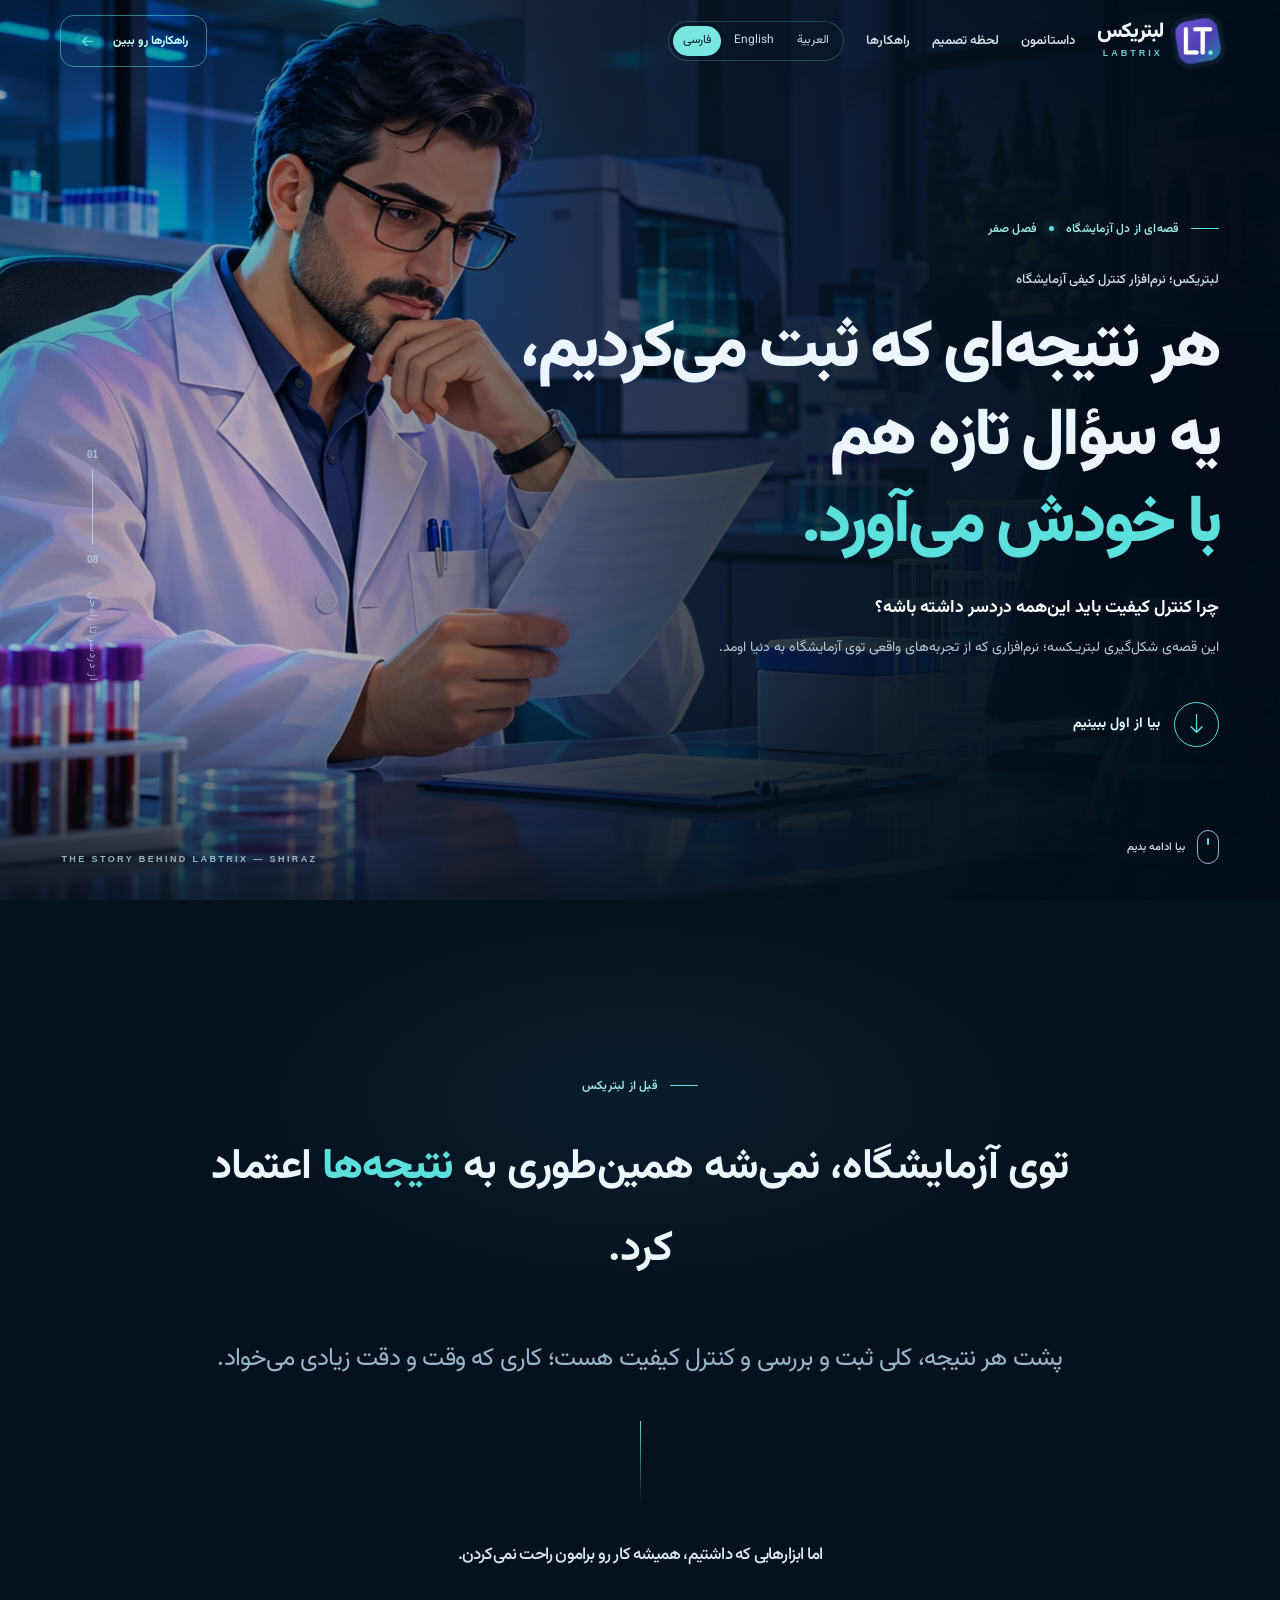
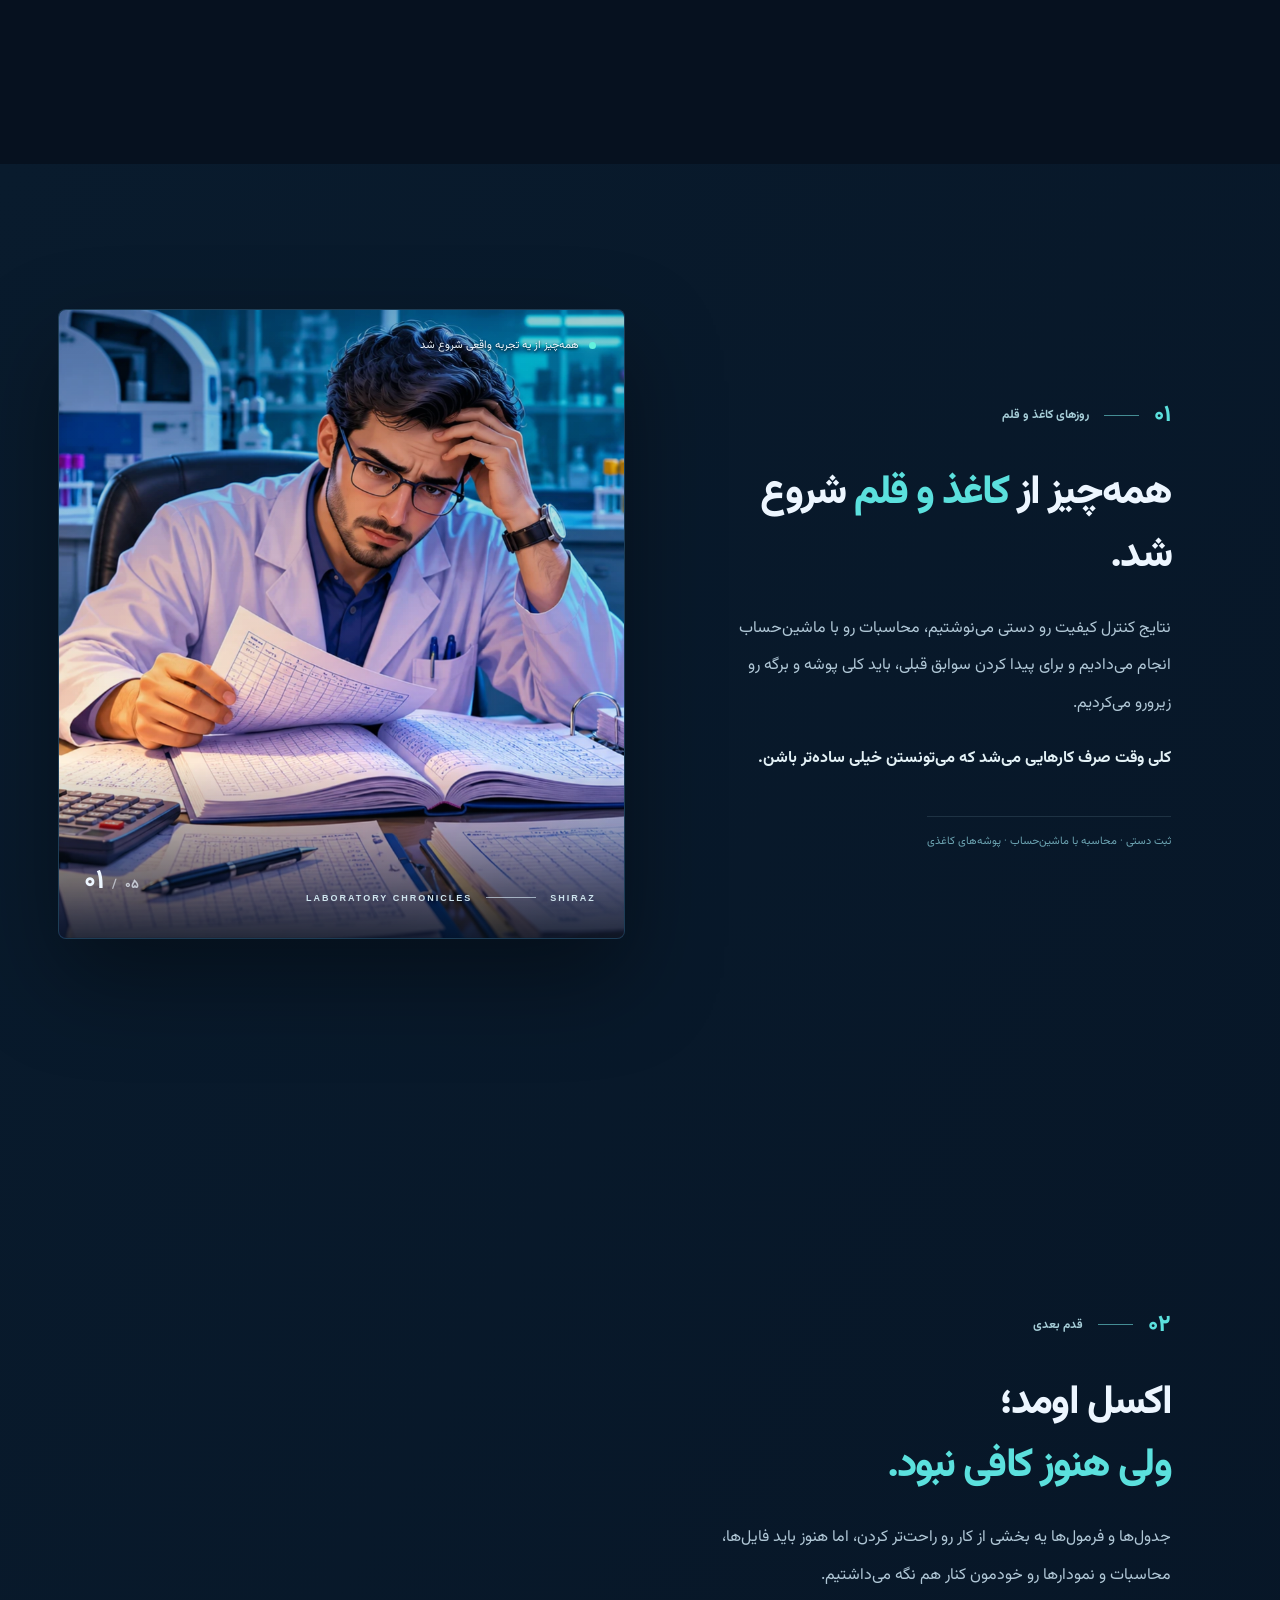
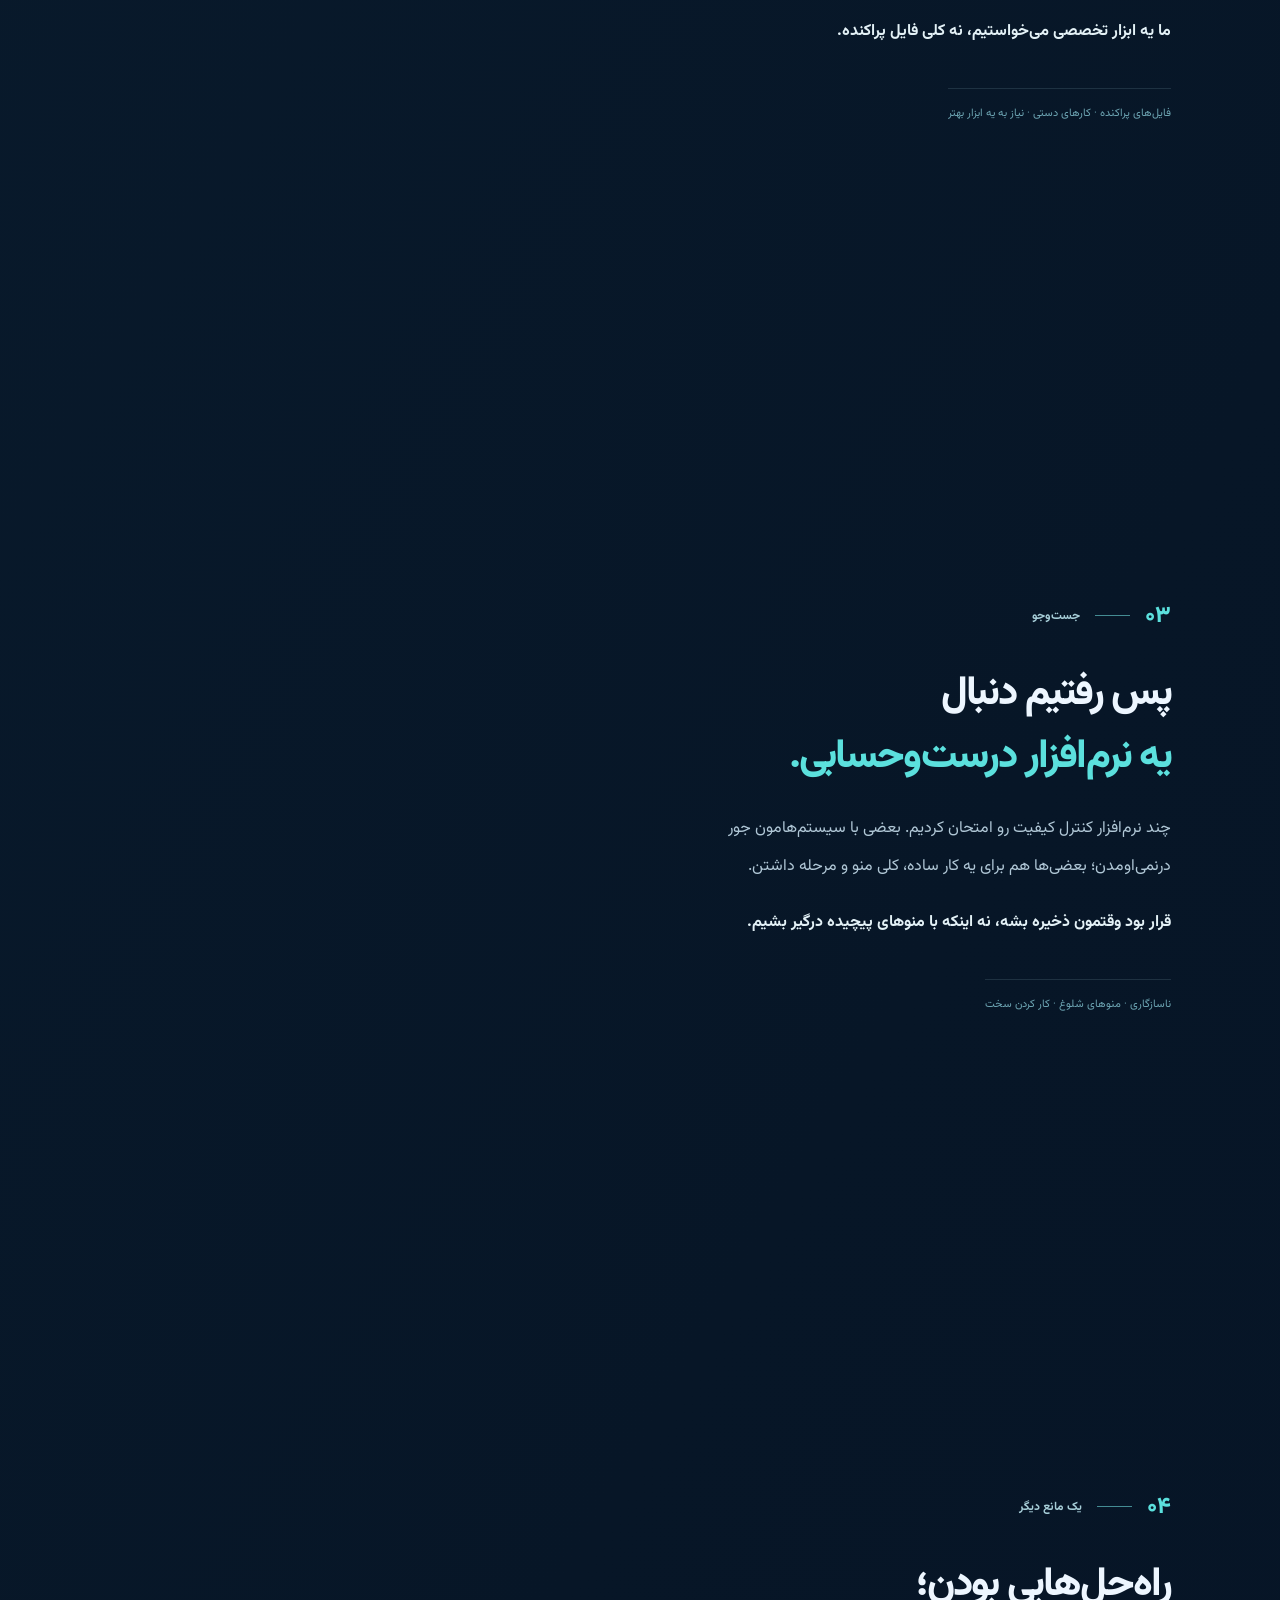
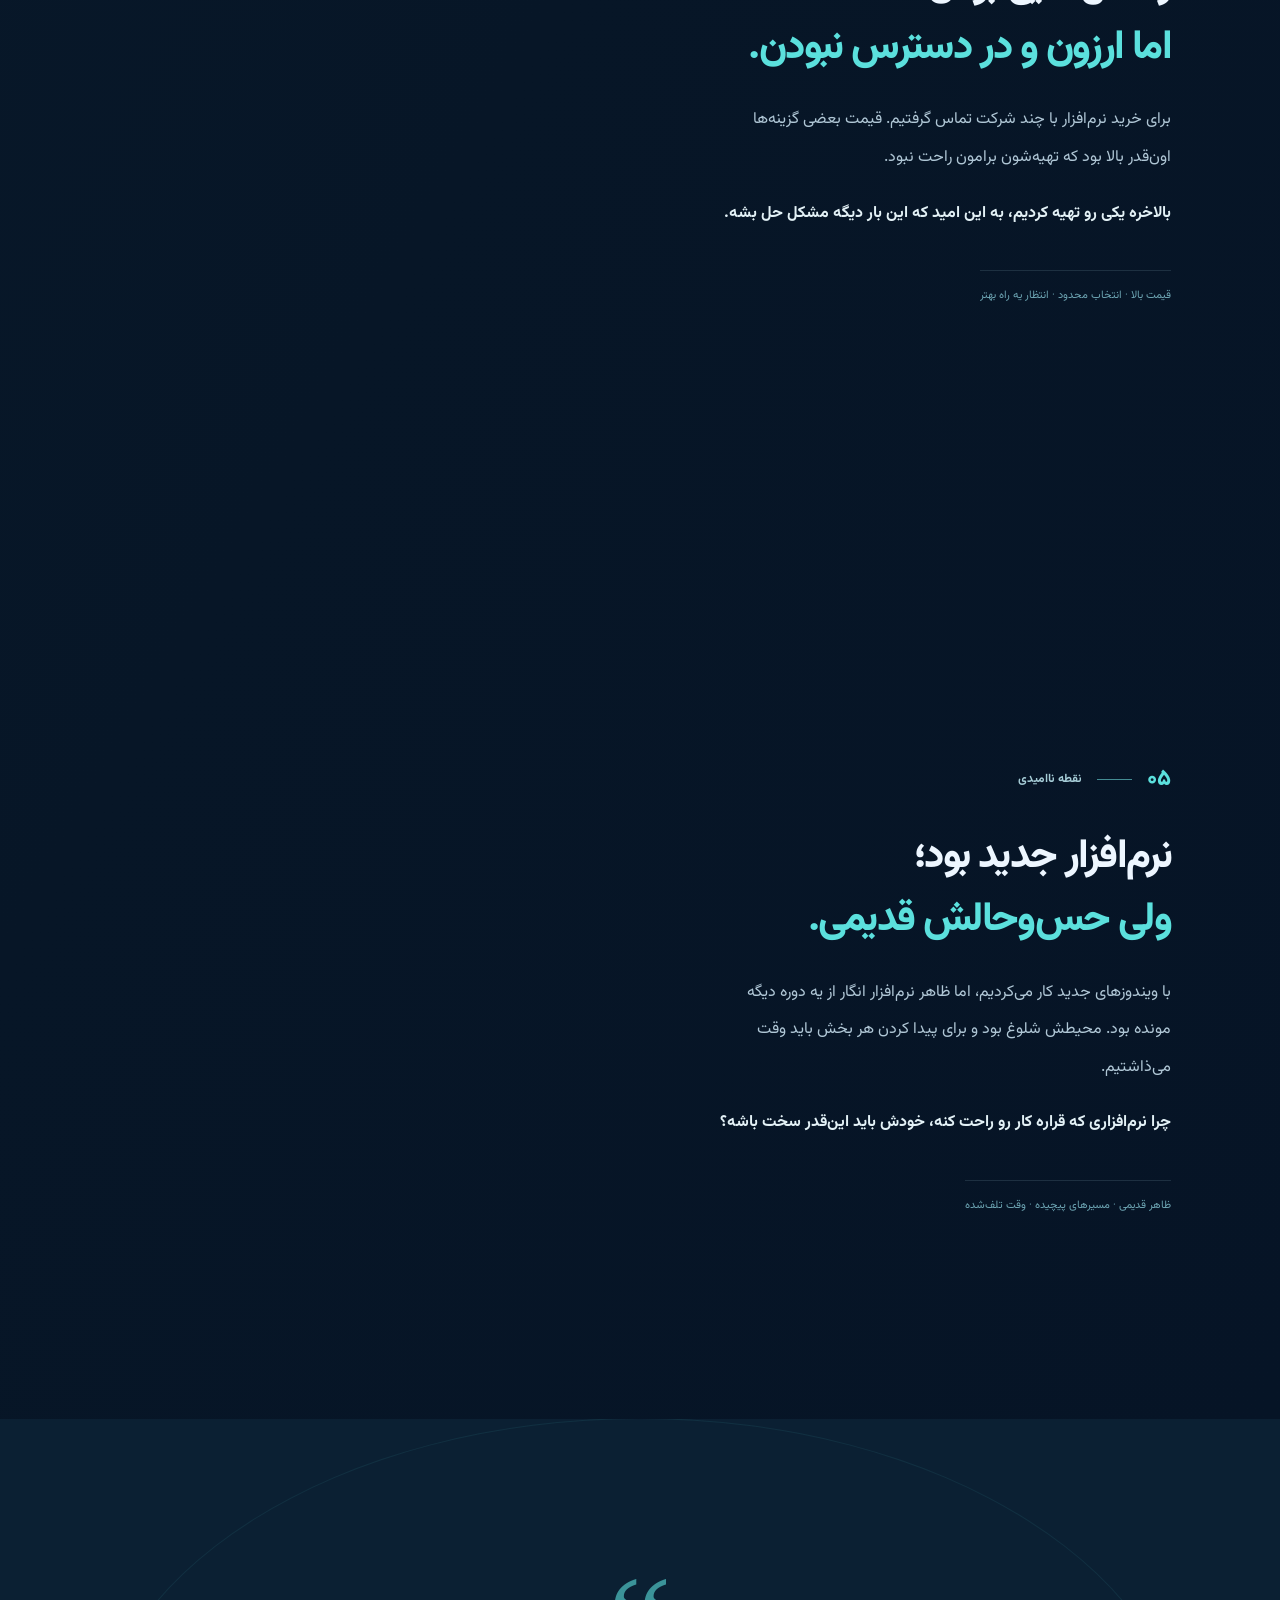
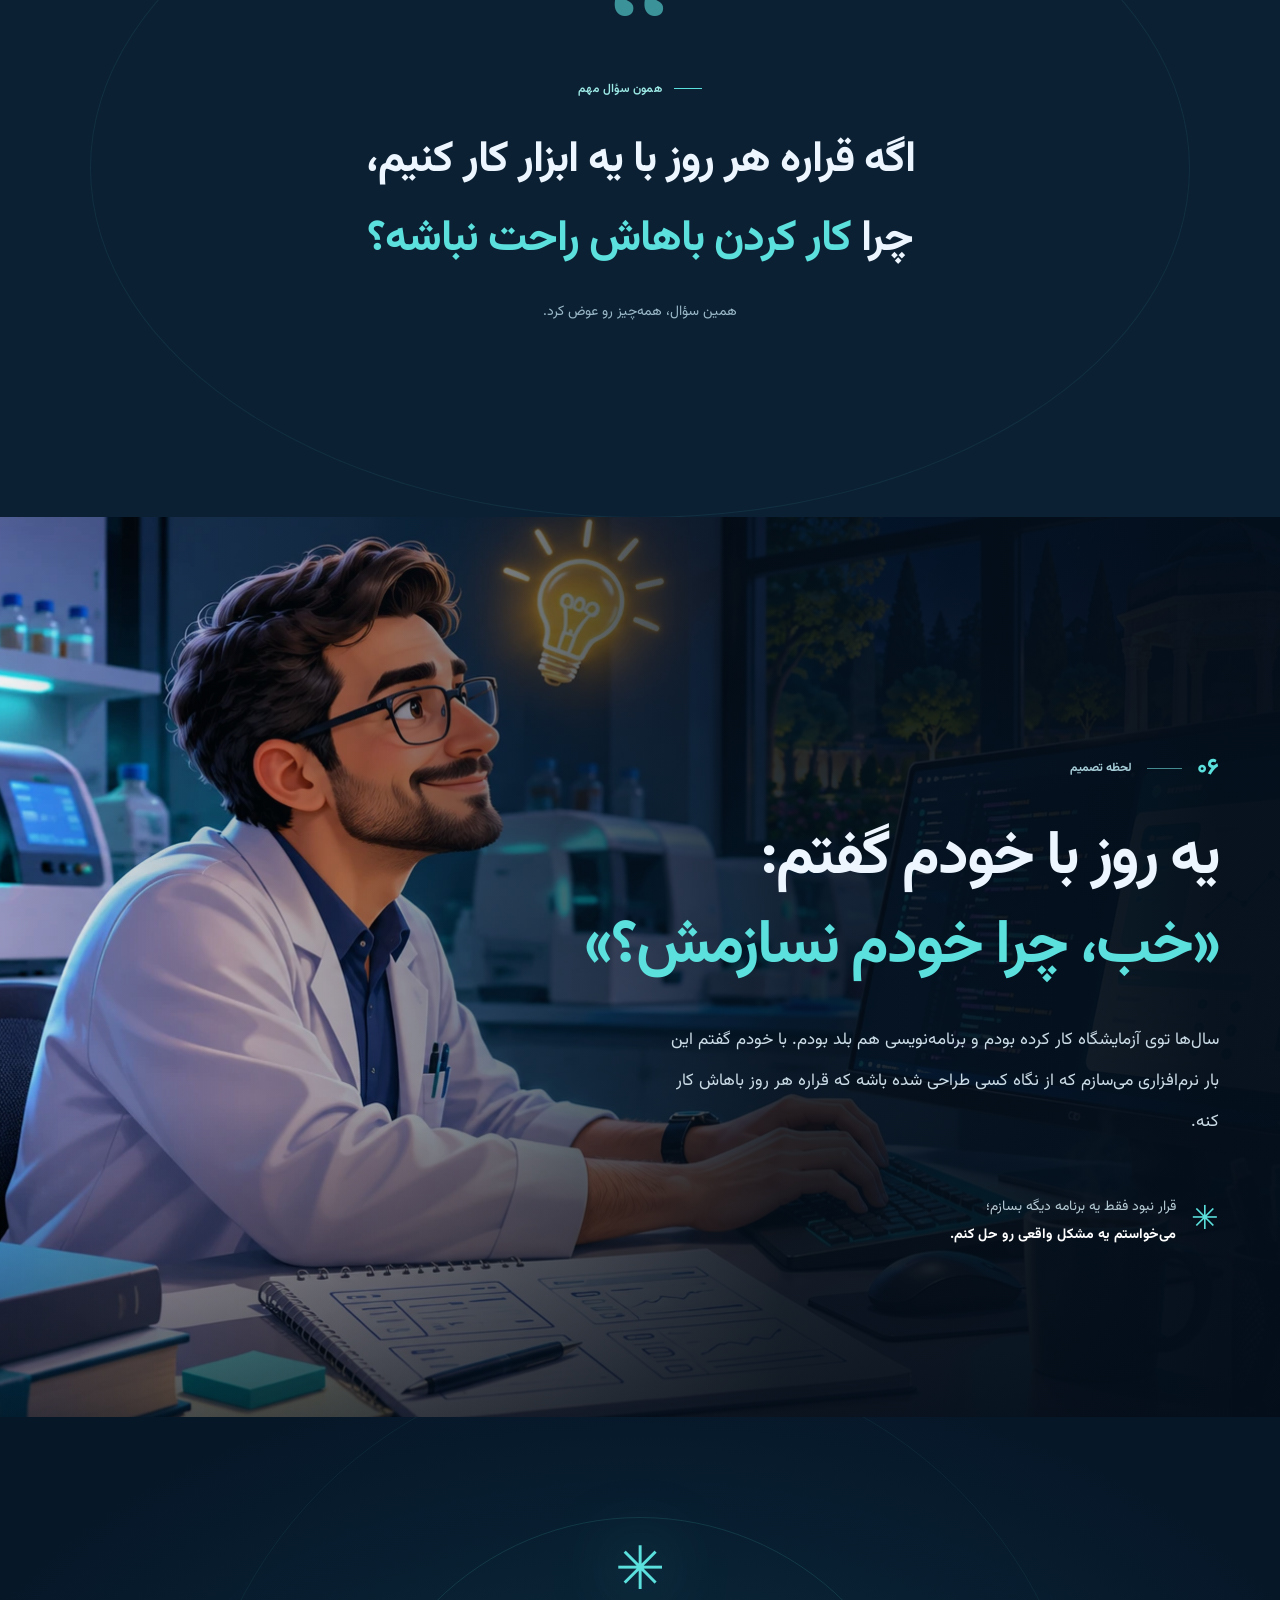
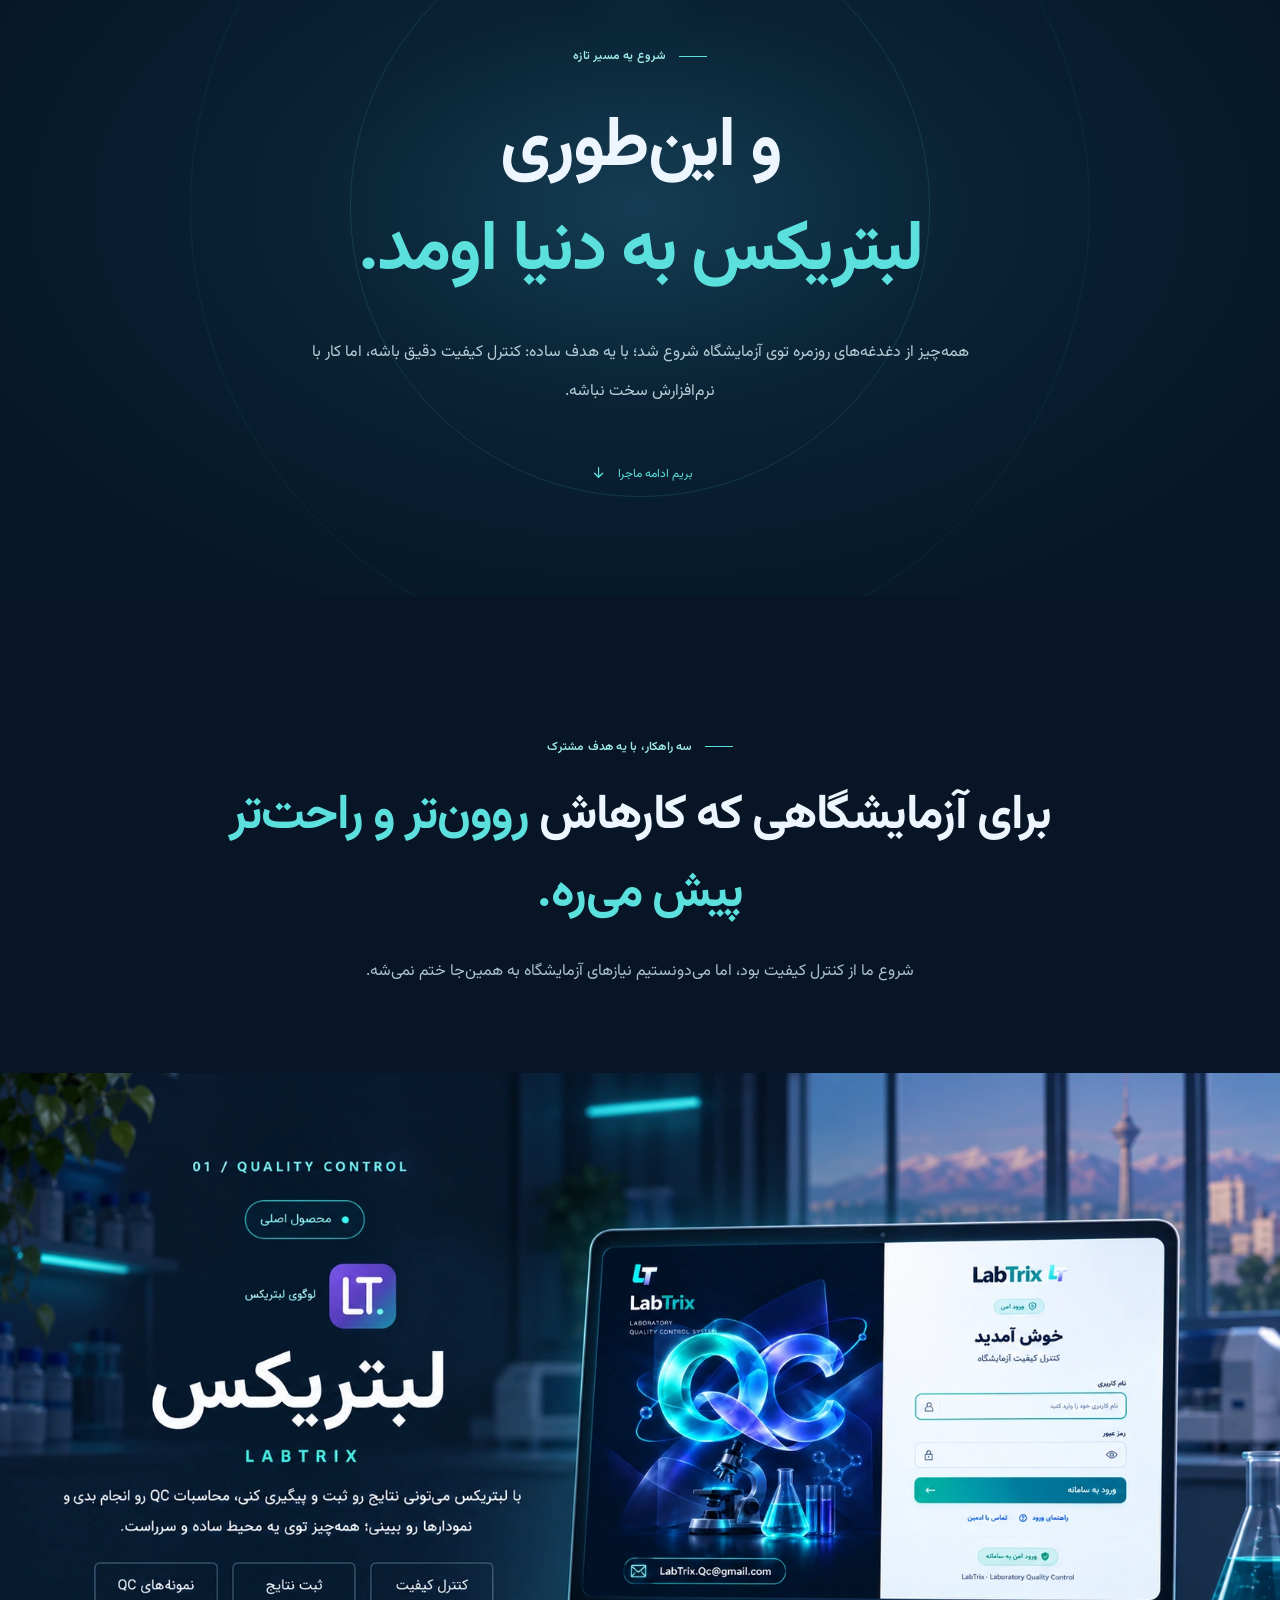
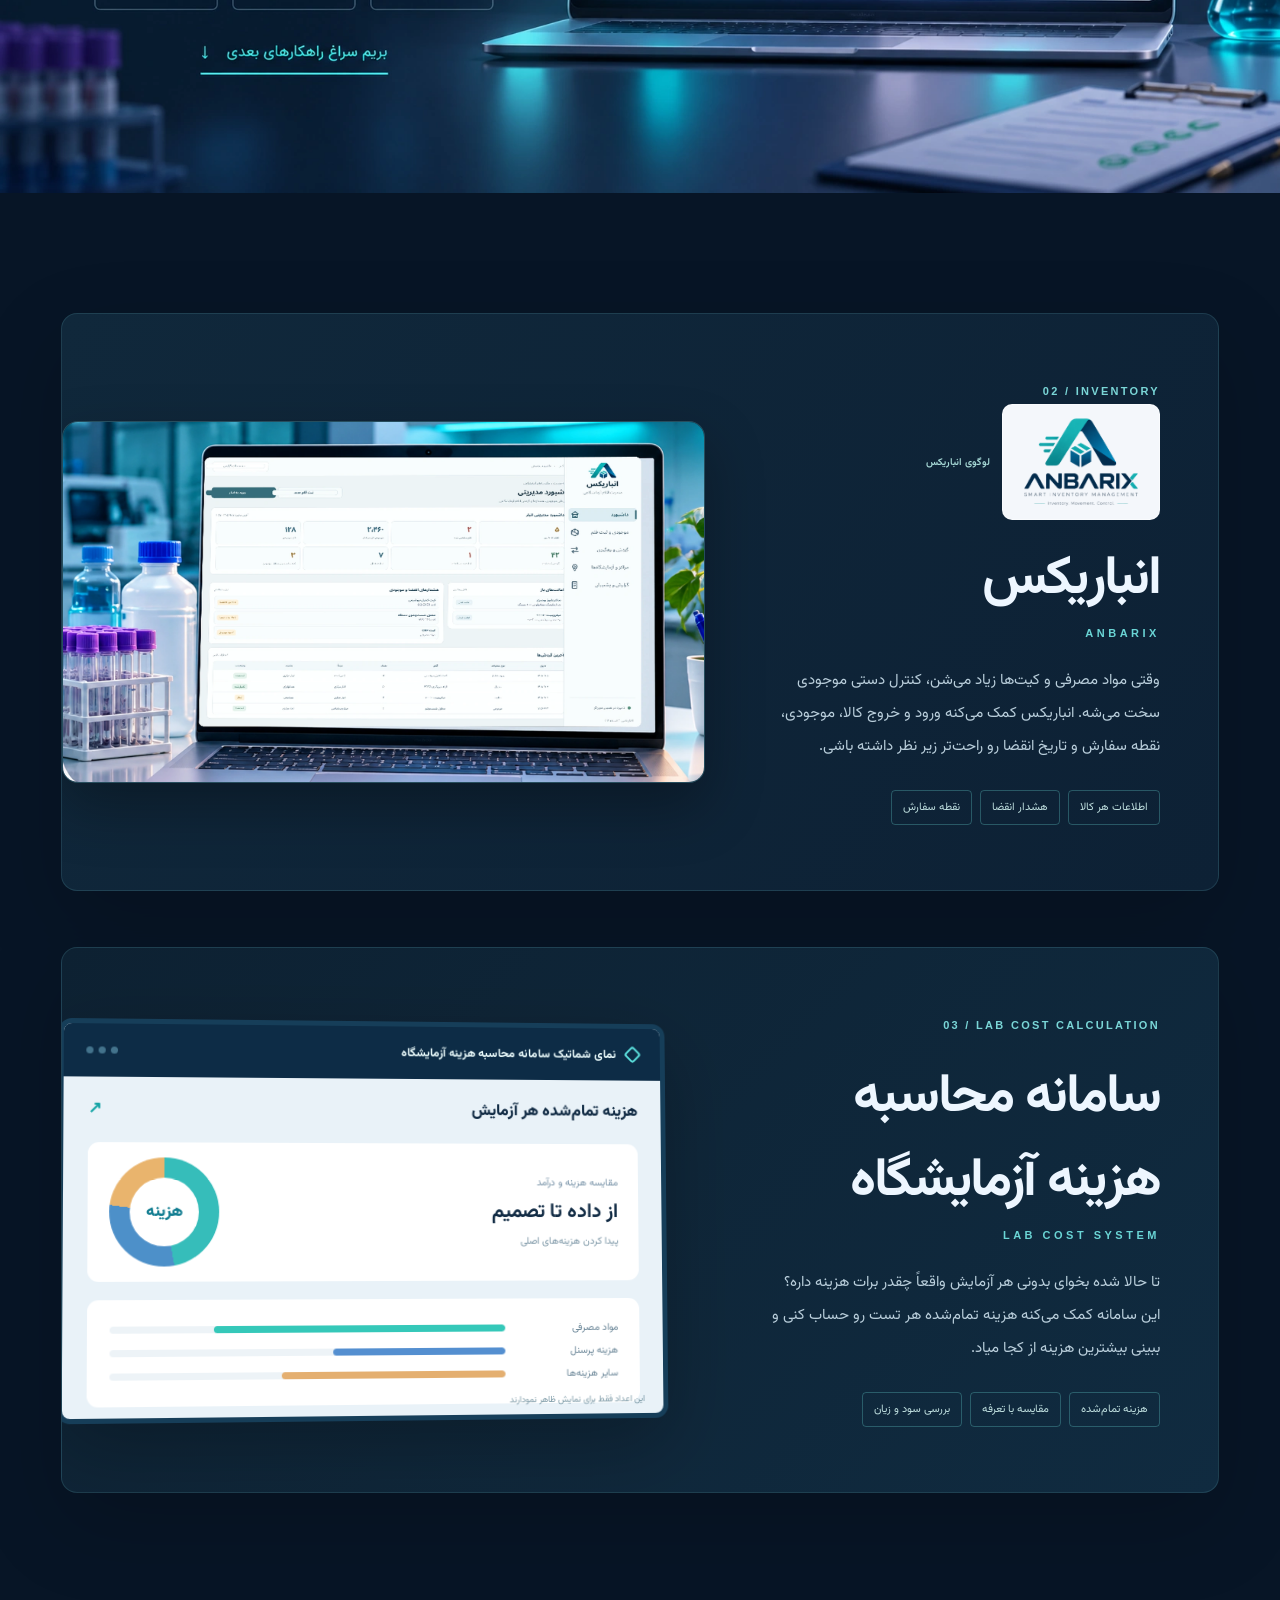
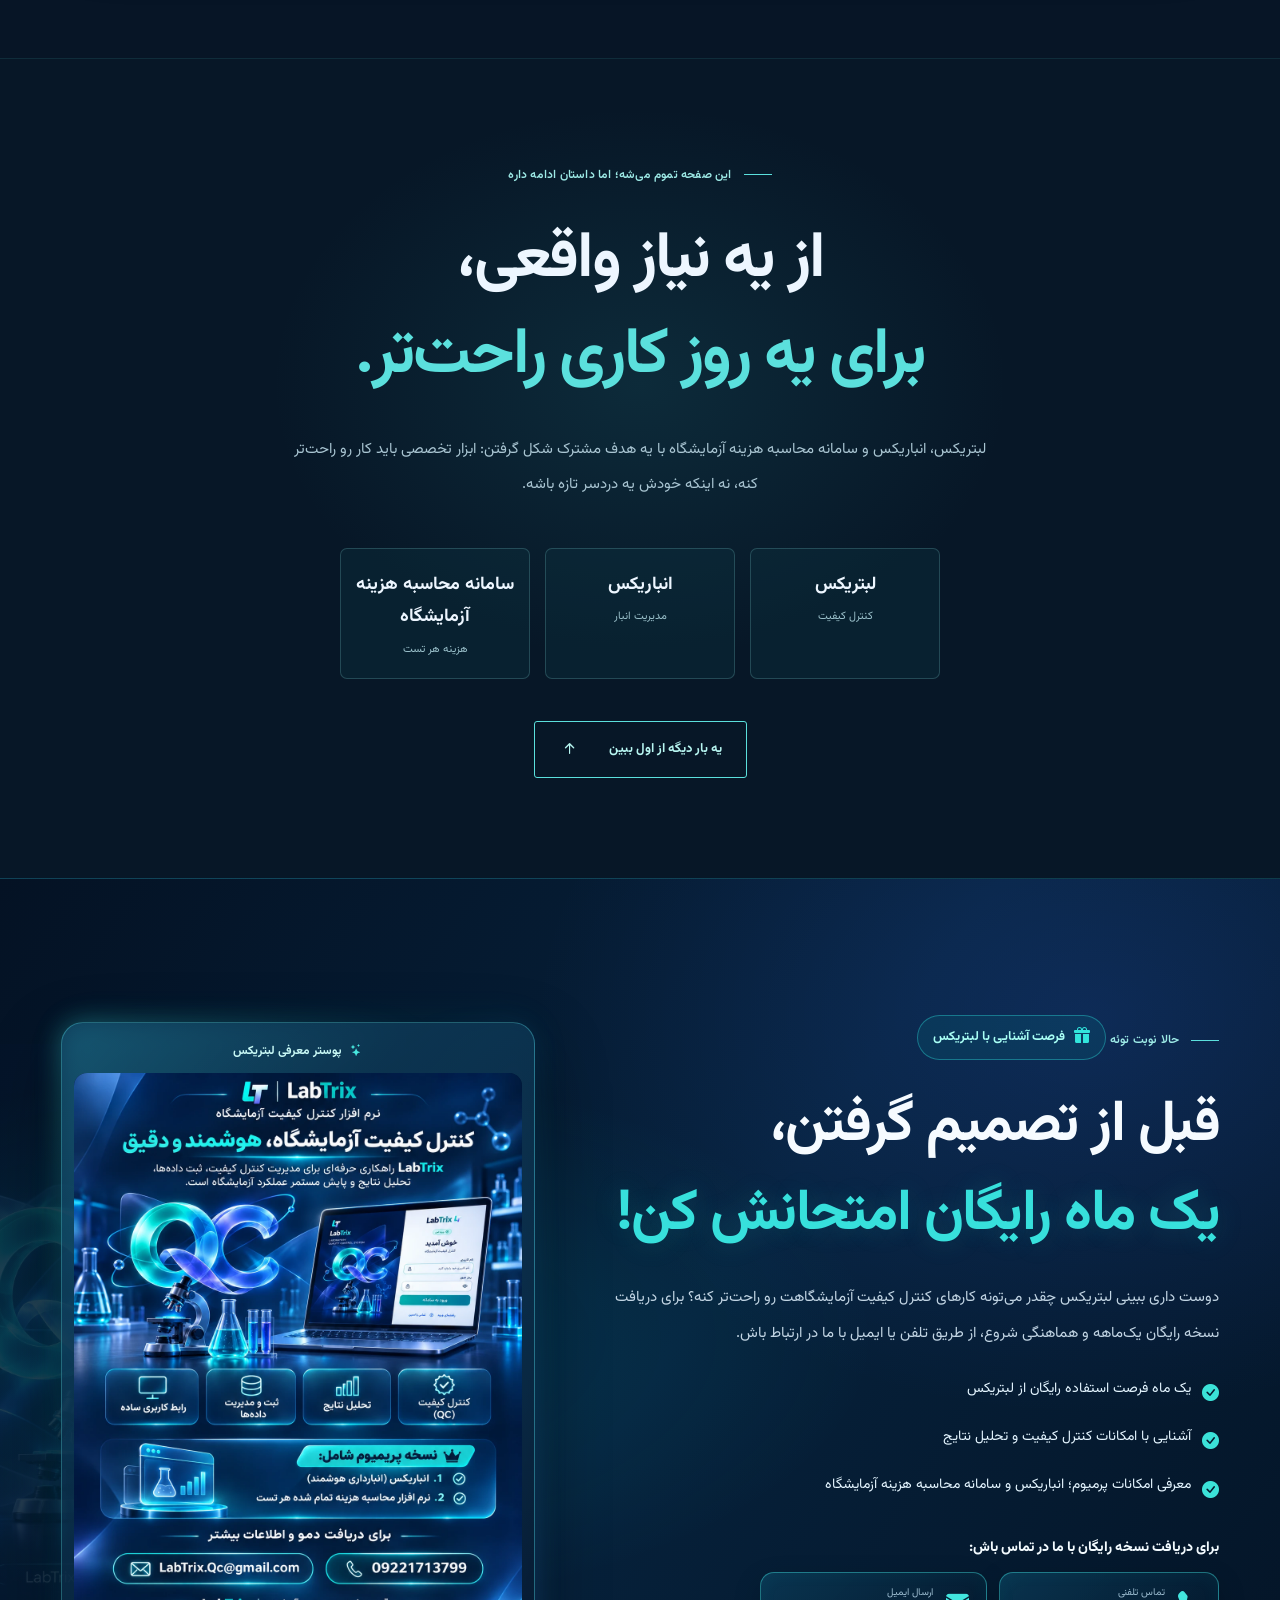
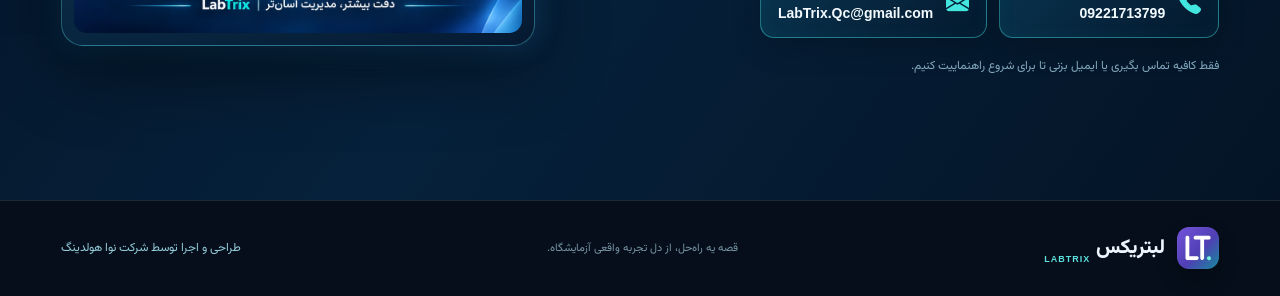
==== commit 81bdbefc: "Update index.html" ====
--- a/index.html
+++ b/index.html
@@ -5,10 +5,21 @@
 <meta charset="utf-8"/>
 <meta content="width=device-width, initial-scale=1, viewport-fit=cover" name="viewport"/>
 <meta content="#071526" name="theme-color"/>
-<meta content="قصه شکل‌گیری لبتریکس؛ از دردسرهای کنترل کیفیت تا ساختن ابزارهایی که کار آزمایشگاه رو راحت‌تر می‌کنن." name="description"/>
-<meta content="لبتریکس | داستانی از دل آزمایشگاه" property="og:title"/>
+<title>نرم‌افزار کنترل کیفی آزمایشگاه لبتریکس | LABTRIX</title>
+<meta content="لبتریکس، نرم‌افزار کنترل کیفی آزمایشگاه برای ثبت و بررسی نتایج و کاهش کارهای دستی. یک ماه استفاده رایگان؛ با ما تماس بگیرید." name="description"/>
+<link href="https://qc.labtrix.ir/" rel="canonical"/>
+<link href="https://qc.labtrix.ir/" hreflang="fa" rel="alternate"/>
+<link href="https://qc.labtrix.ir/en.html" hreflang="en" rel="alternate"/>
+<link href="https://qc.labtrix.ir/ar.html" hreflang="ar" rel="alternate"/>
+<link href="https://qc.labtrix.ir/" hreflang="x-default" rel="alternate"/>
+<meta content="website" property="og:type"/>
+<meta content="https://qc.labtrix.ir/" property="og:url"/>
+<meta content="لبتریکس | نرم‌افزار کنترل کیفی آزمایشگاه" property="og:title"/>
 <meta content="از کاغذ و اکسل تا تولد لبتریکس؛ قصه‌ای از دل تجربه‌های واقعی آزمایشگاه." property="og:description"/>
-<title>لبتریکس — داستانی از دل آزمایشگاه</title>
+<meta content="لبتریکس" property="og:site_name"/>
+<meta content="fa_IR" property="og:locale"/>
+<meta content="https://qc.labtrix.ir/assets/labtrix-showcase.webp" property="og:image"/>
+<meta content="summary_large_image" name="twitter:card"/>
 <link href="https://fonts.googleapis.com" rel="preconnect"/>
 <link crossorigin="" href="https://fonts.gstatic.com" rel="preconnect"/>
 <link href="https://fonts.googleapis.com/css2?family=Vazirmatn:wght@300;400;500;600;700;800;900&amp;display=swap" rel="stylesheet"/>
@@ -17,7 +28,20 @@
 <link href="https://cdn.jsdelivr.net/npm/bootstrap-icons@1.11.3/font/bootstrap-icons.min.css" rel="stylesheet"/>
 <link href="styles.css" rel="stylesheet"/>
 <script defer="" src="app.js"></script>
-<link href="index.html" hreflang="fa" rel="alternate"/><link href="en.html" hreflang="en" rel="alternate"/><link href="ar.html" hreflang="ar" rel="alternate"/></head>
+<script type="application/ld+json">
+{
+  "@context": "https://schema.org",
+  "@type": "SoftwareApplication",
+  "name": "لبتریکس",
+  "alternateName": "LABTRIX",
+  "description": "نرم‌افزار کنترل کیفی آزمایشگاه برای ثبت و بررسی نتایج",
+  "applicationCategory": "BusinessApplication",
+  "url": "https://qc.labtrix.ir/",
+  "inLanguage": "fa",
+  "areaServed": "IR"
+}
+</script>
+</head>
 <body class="lang-fa">
 <a class="skip-link" href="#main">رفتن به محتوای اصلی</a>
 <div aria-hidden="true" class="reading-progress"><span id="reading-progress-fill"></span></div>
@@ -47,7 +71,7 @@
 <div class="hero-inner container">
 <div class="hero-copy reveal is-visible">
 <div class="eyebrow"><span class="eyebrow-line"></span> قصه‌ای از دل آزمایشگاه <span class="eyebrow-dot"></span> فصل صفر</div>
-<p class="hero-kicker">یه تجربه واقعی، با یه سؤال ساده.</p>
+<p class="hero-kicker">لبتریکس؛ نرم‌افزار کنترل کیفی آزمایشگاه</p>
 <h1 id="hero-title">هر نتیجه‌ای که ثبت می‌کردیم،<br/>یه سؤال تازه هم<br/><em>با خودش می‌آورد.</em></h1>
 <p class="hero-question">چرا کنترل کیفیت باید این‌همه دردسر داشته باشه؟</p>
 <p class="hero-description">این قصه‌ی شکل‌گیری لبتریـکسه؛ نرم‌افزاری که از تجربه‌های واقعی توی آزمایشگاه به دنیا اومد.</p>
--- a/styles.css
+++ b/styles.css
@@ -267,6 +267,7 @@
 .lang-en{font-family:Inter,Arial,sans-serif}.lang-ar{font-family:Cairo,Tahoma,sans-serif}
 .lang-en .hero h1{letter-spacing:-.04em;line-height:1.15}.lang-en h2,.lang-en h3{letter-spacing:-.025em}
 .lang-ar h1,.lang-ar h2,.lang-ar h3{letter-spacing:normal;line-height:1.45}
+.lang-en{direction:ltr}
 .lang-en .story-chapter h2{line-height:1.24;letter-spacing:-.035em}.lang-ar .story-chapter h2{line-height:1.55}
 .lang-en .story-tunnel{direction:rtl}.lang-en .story-visual,.lang-en .story-copy{direction:ltr}.lang-en .story-chapter{align-items:flex-start}
 .lang-en .story-chapter,.lang-en .story-copy,.lang-en .solution-content,.lang-en .trial-copy,.lang-en .product-copy{text-align:left}
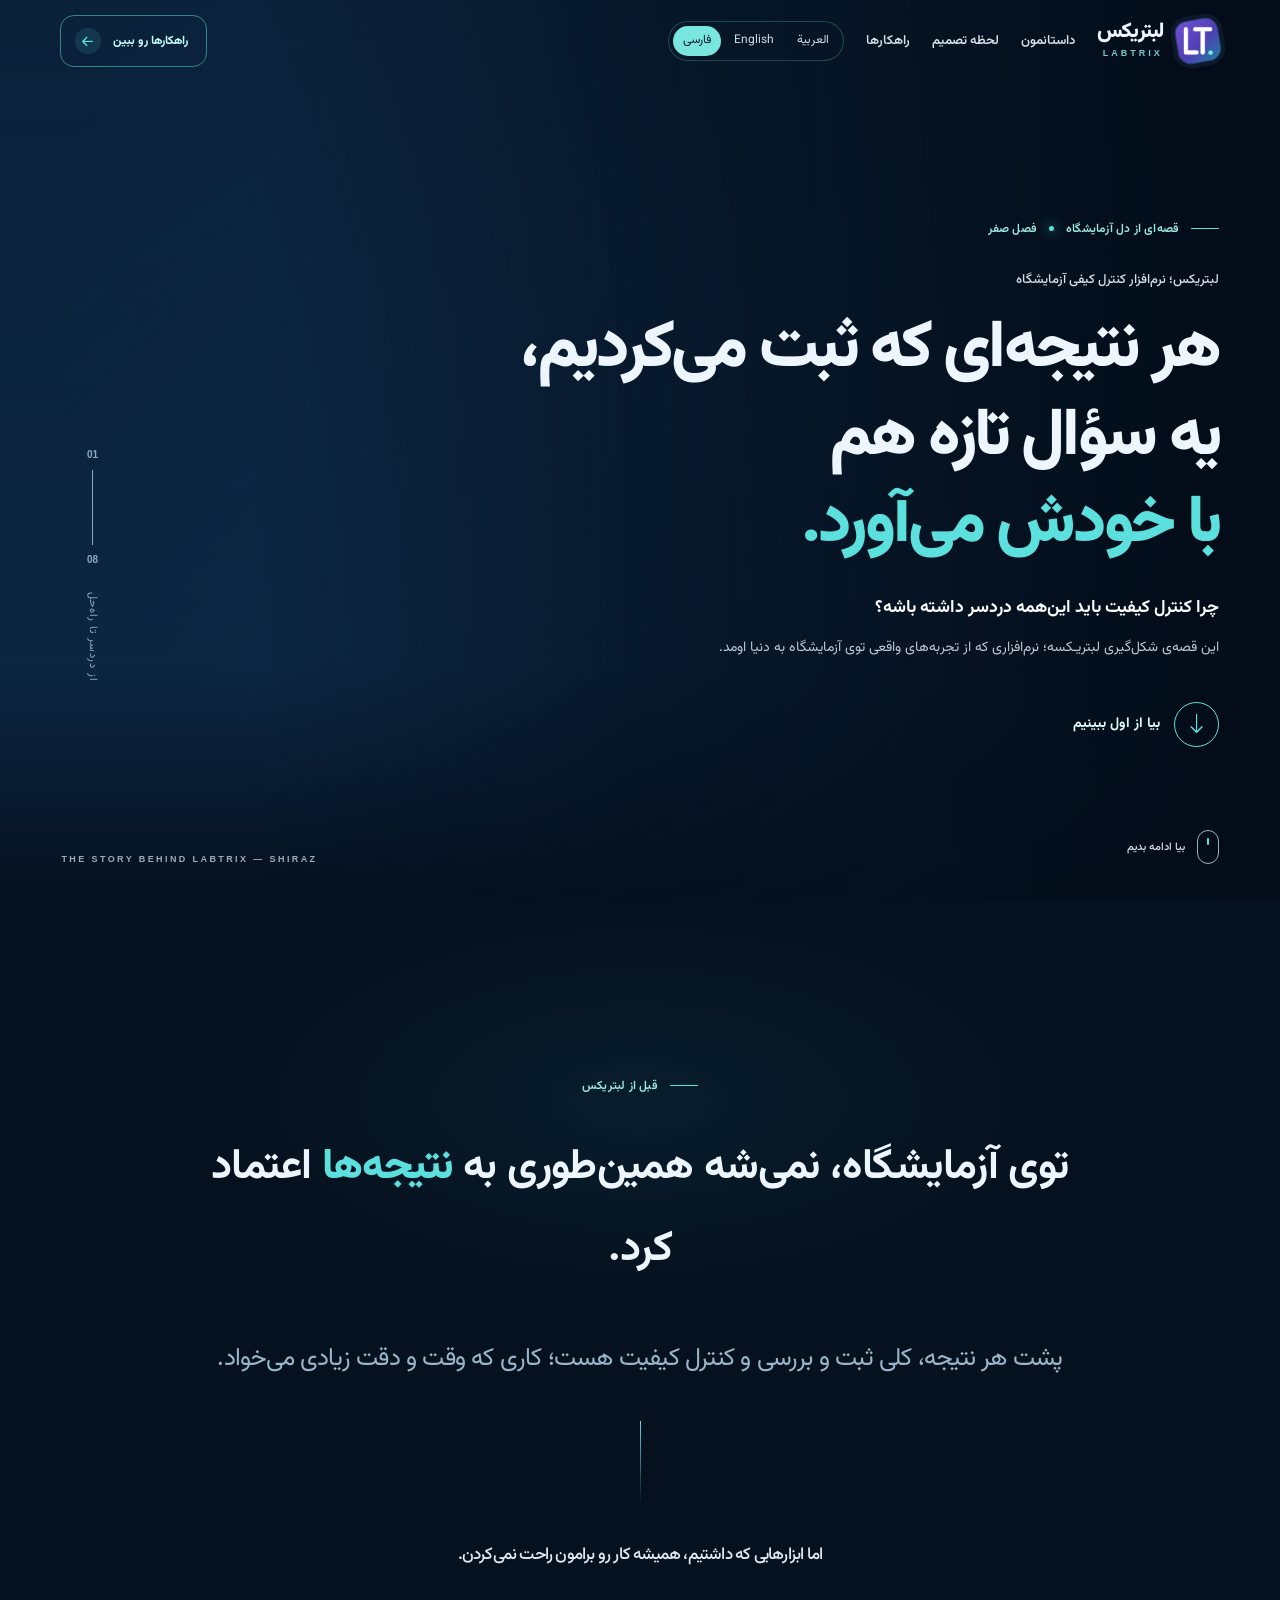
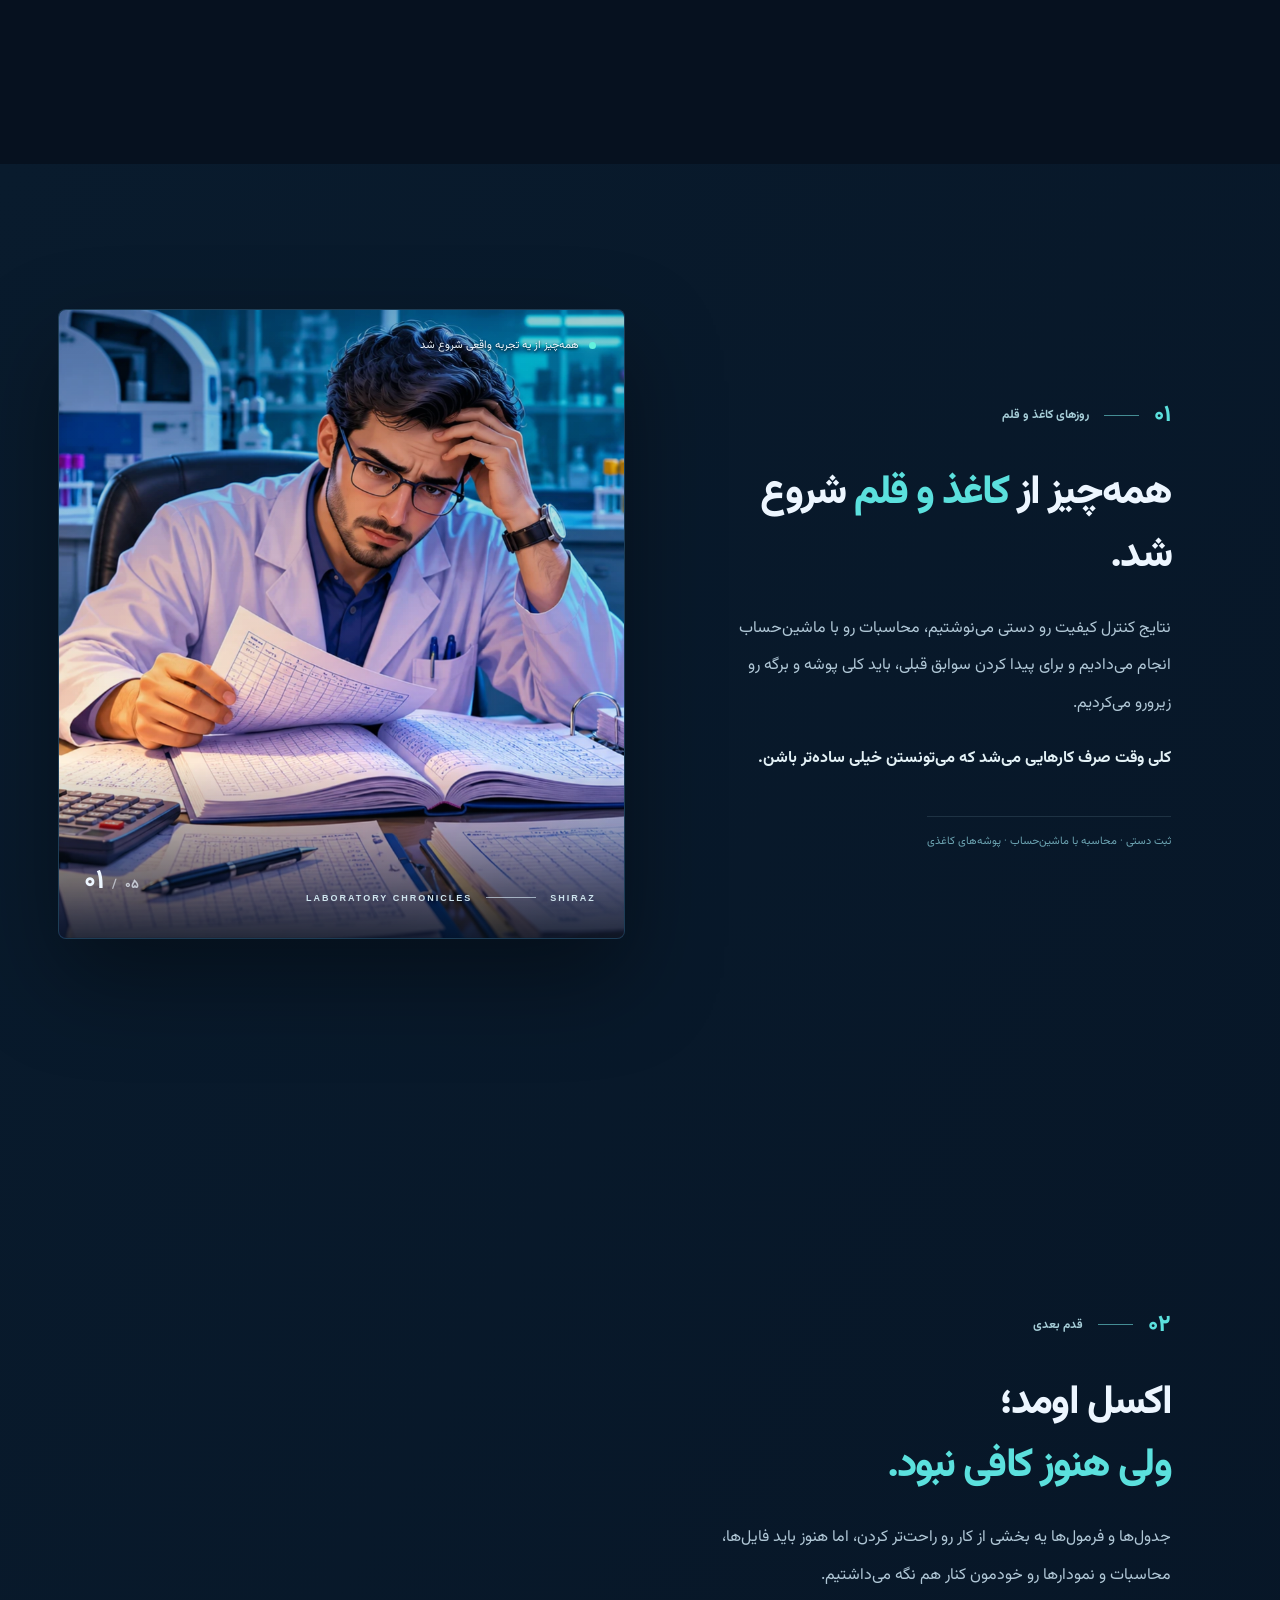
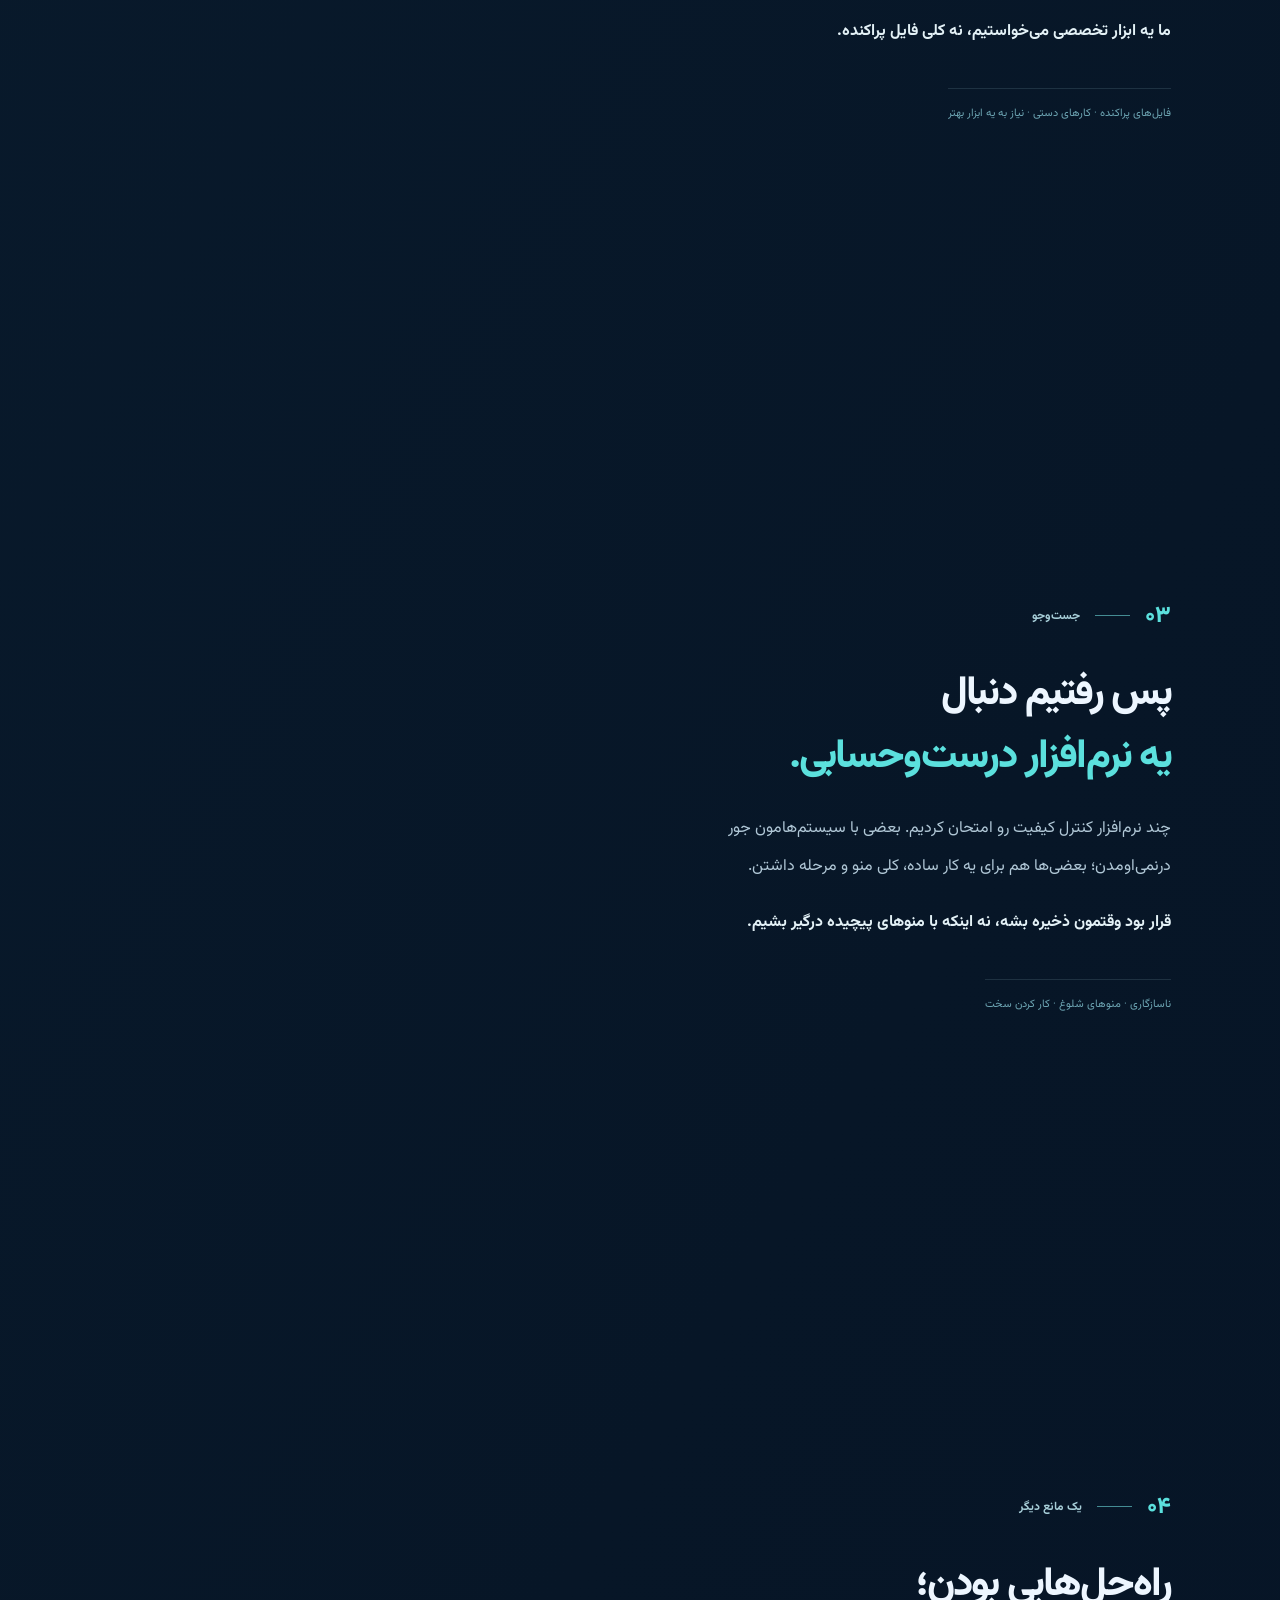
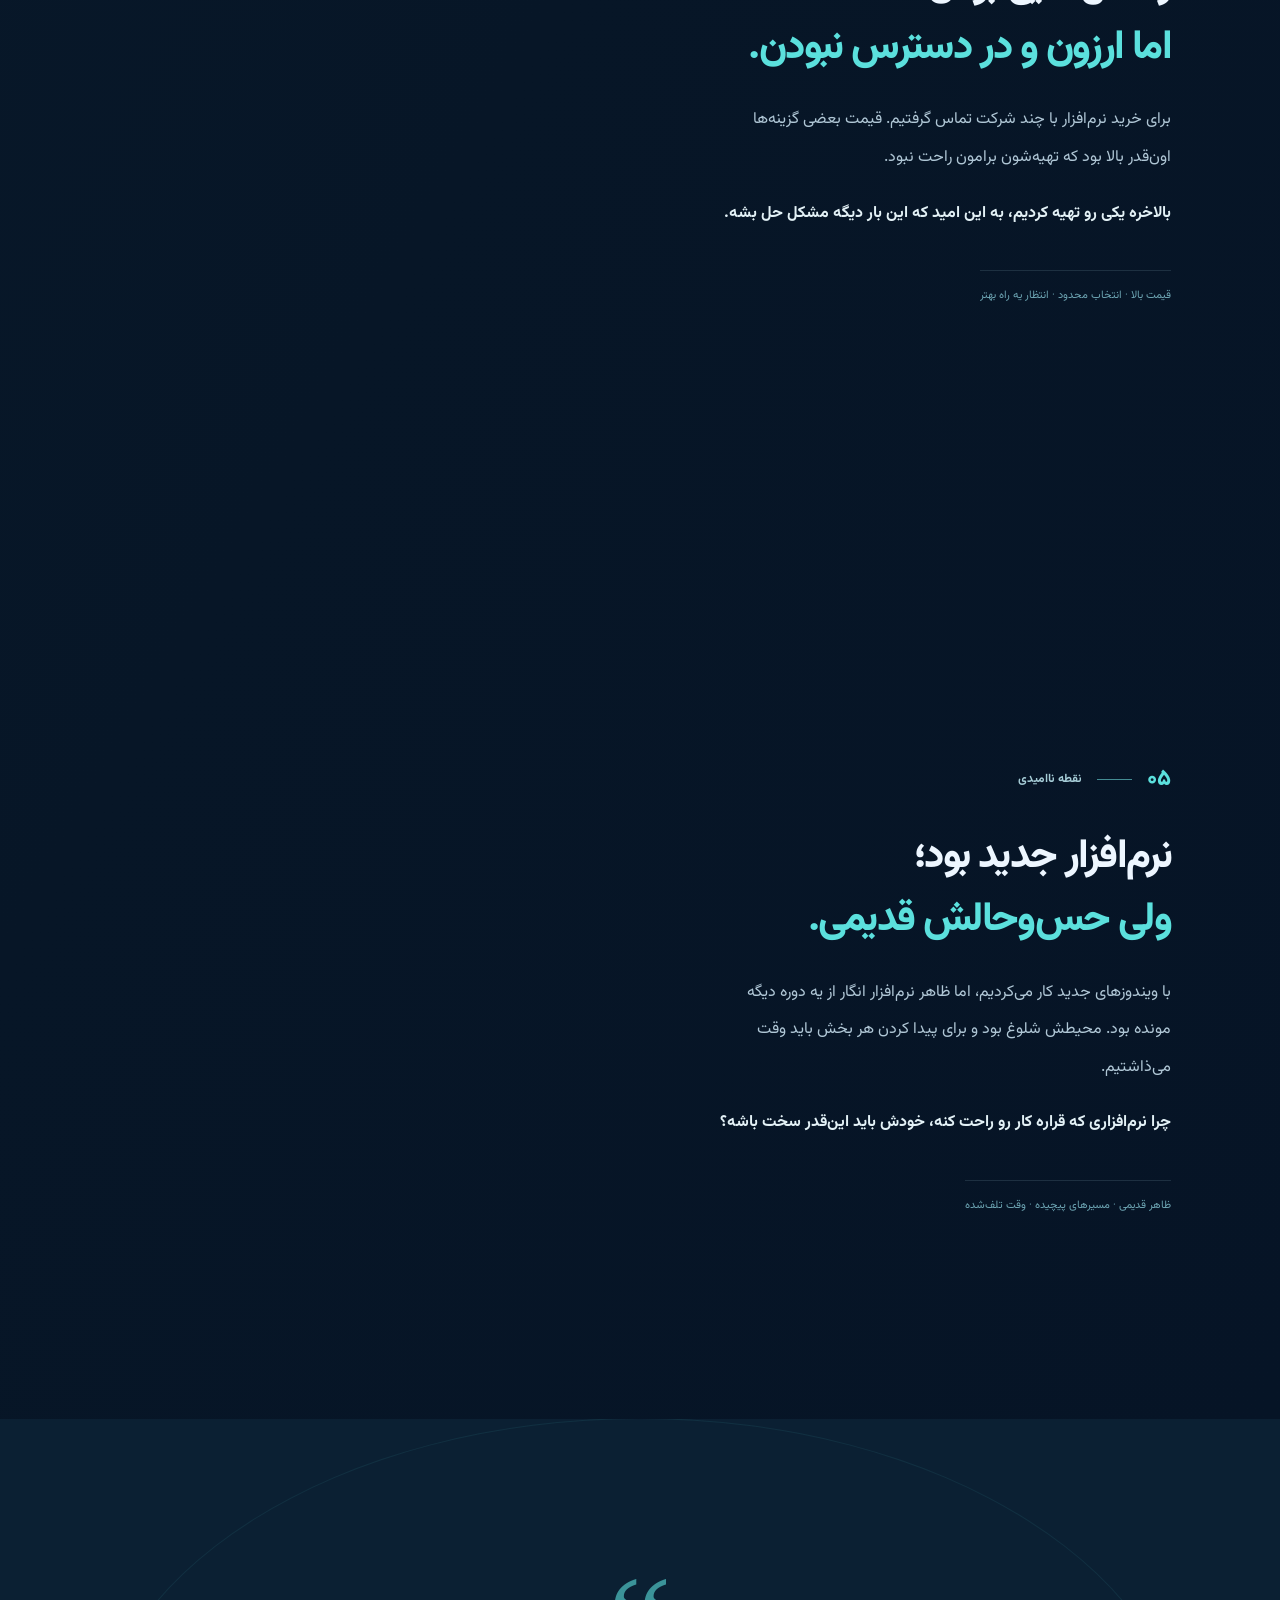
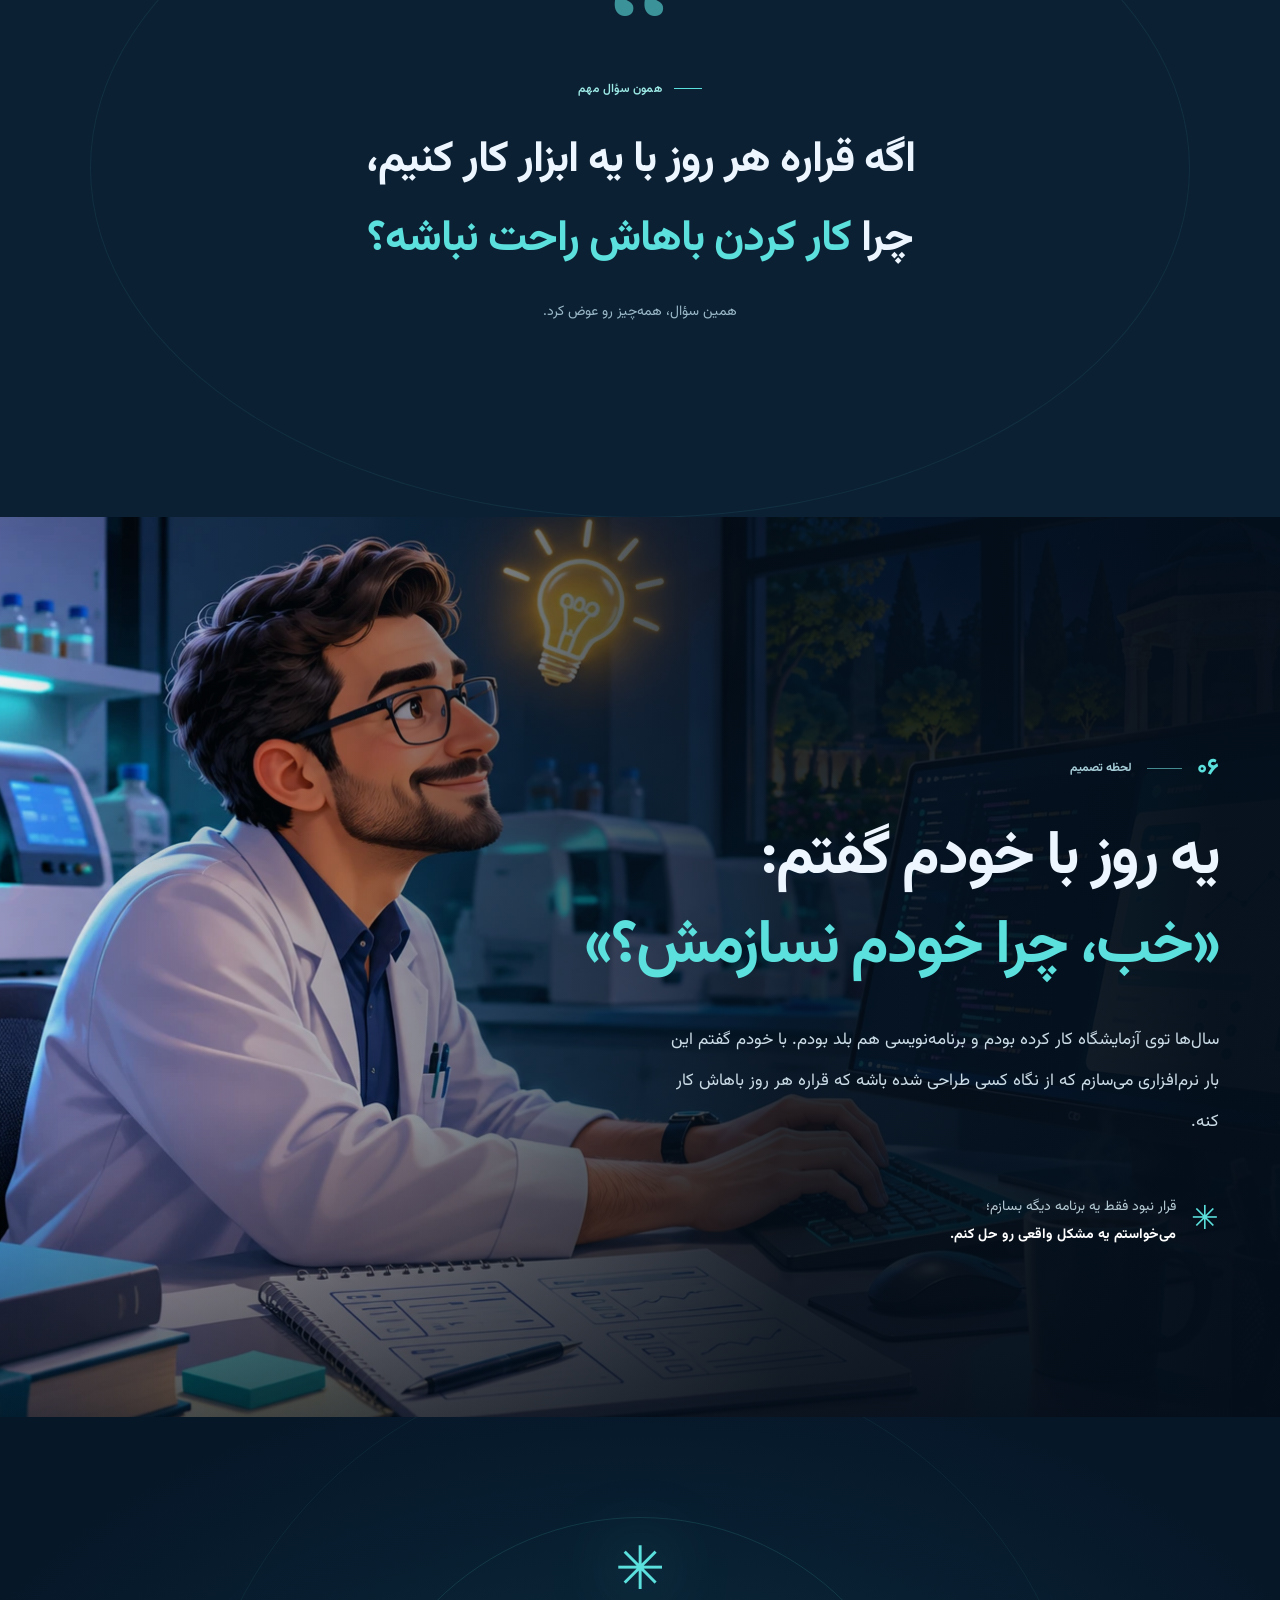
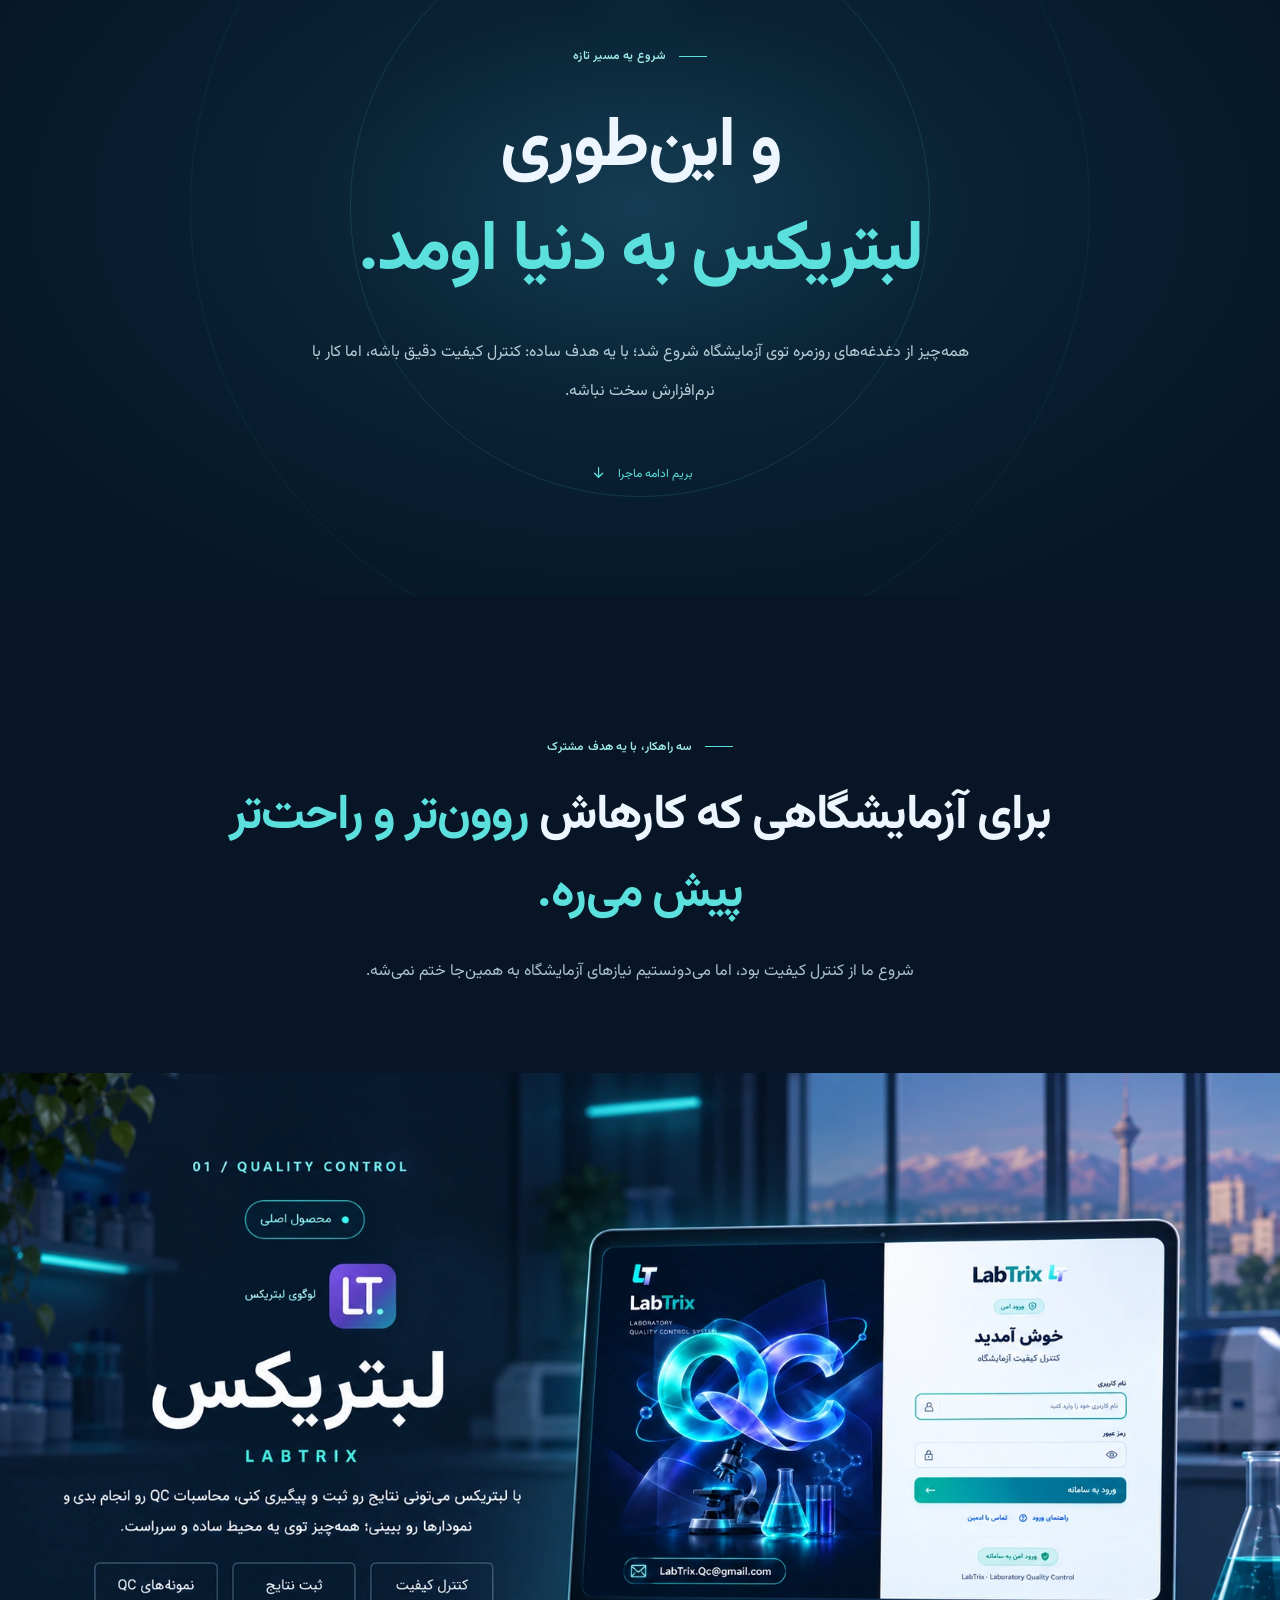
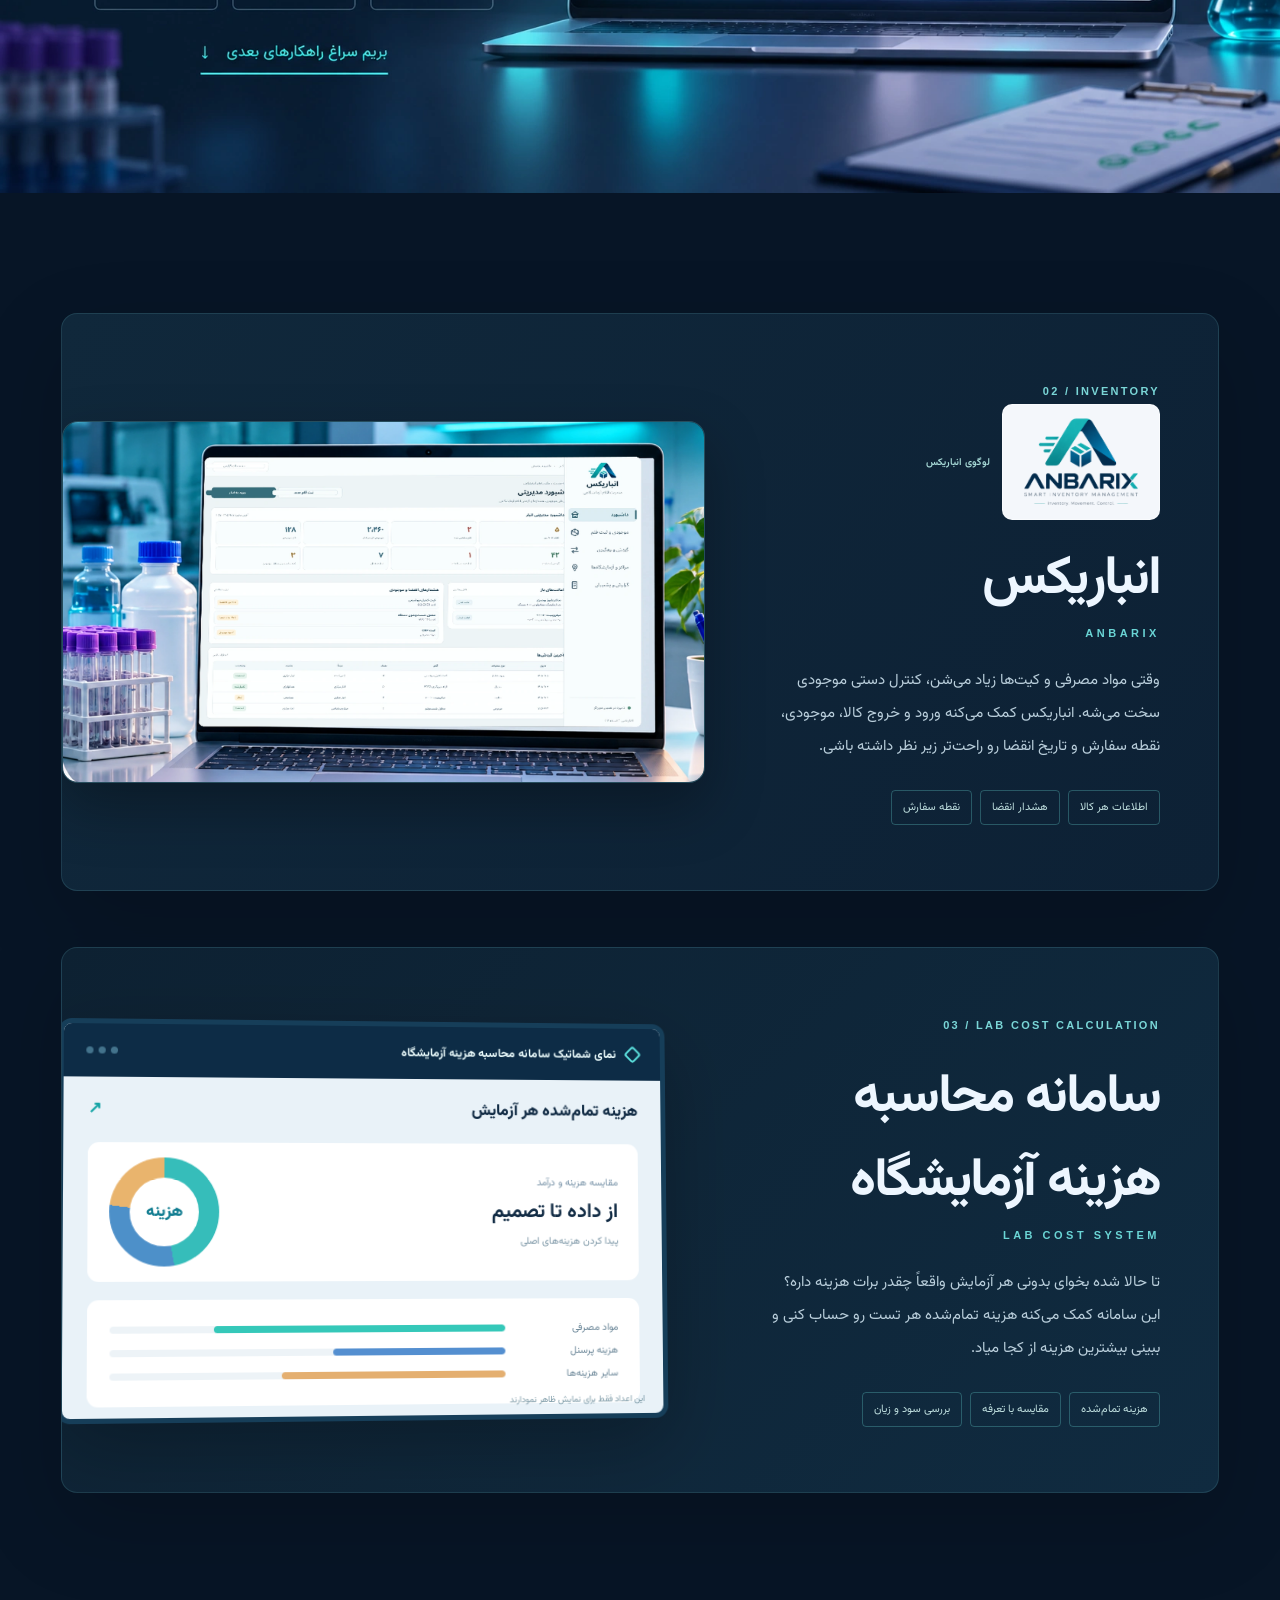
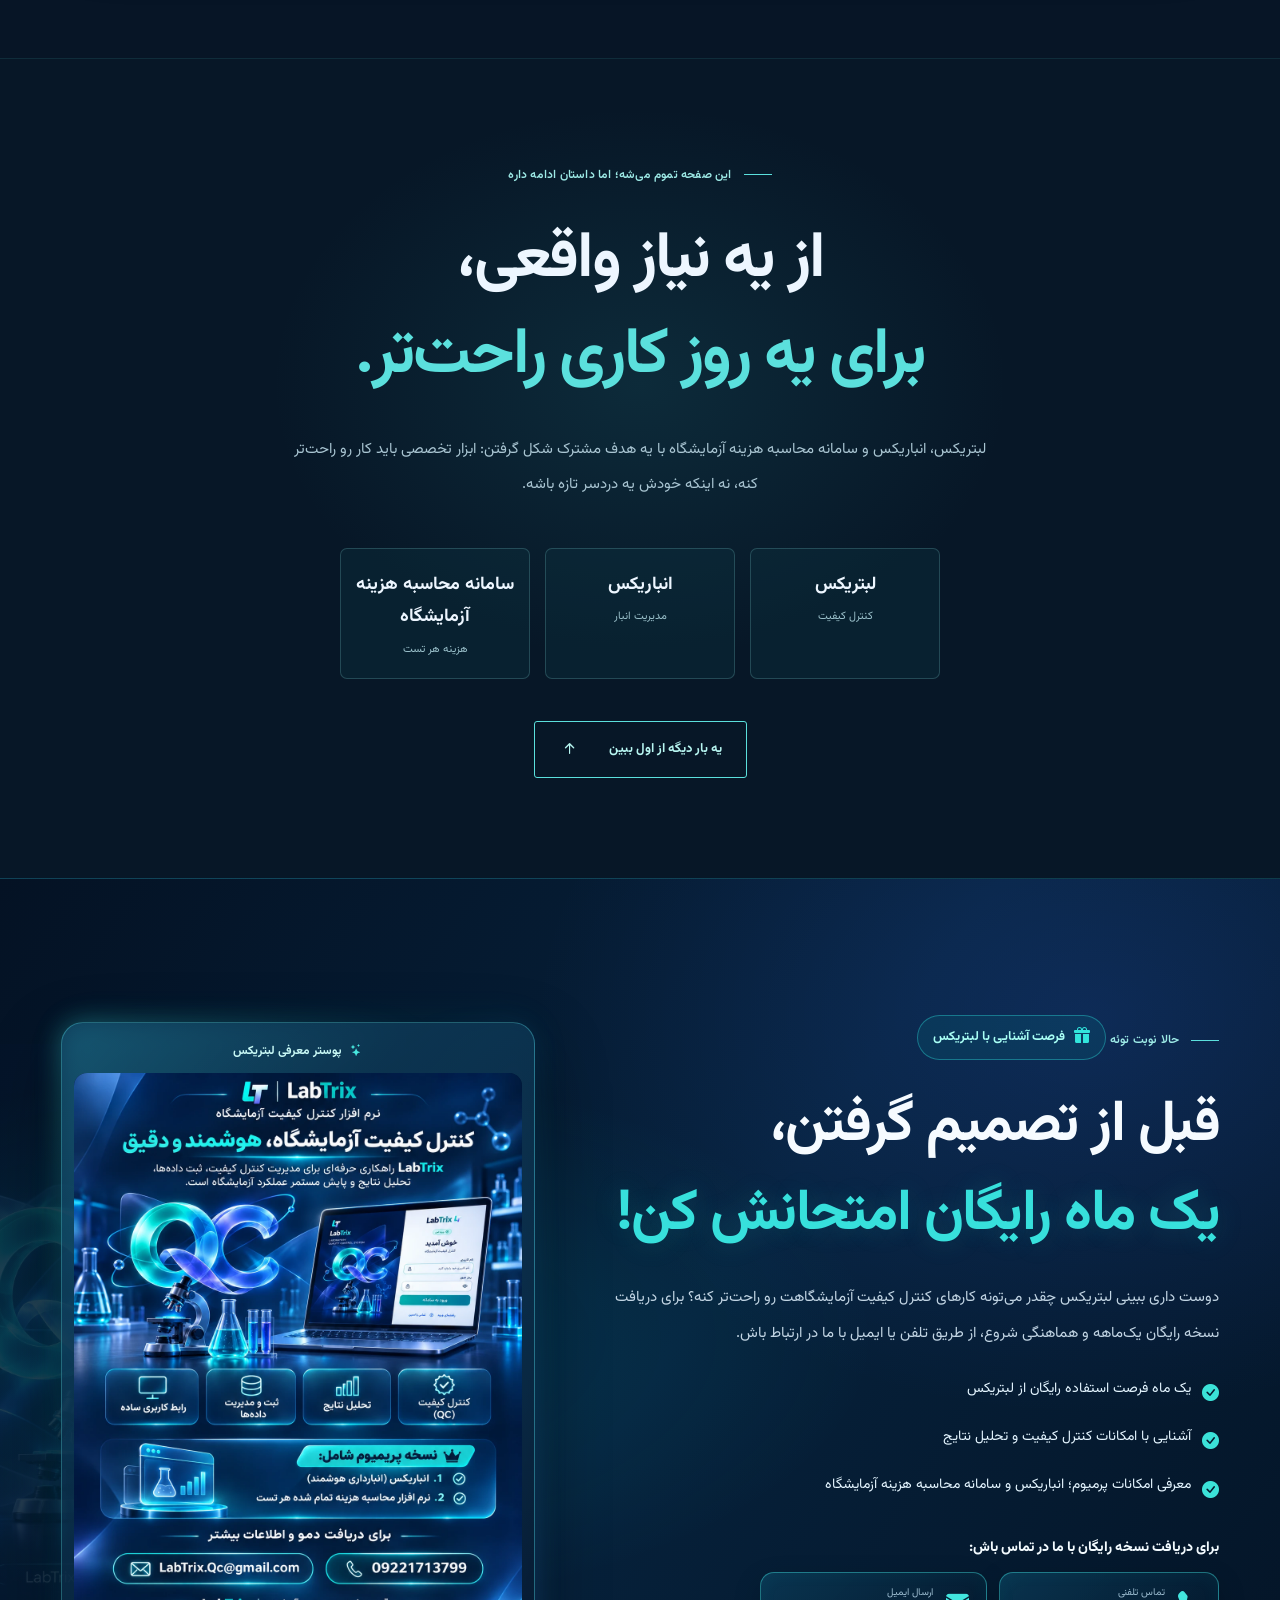
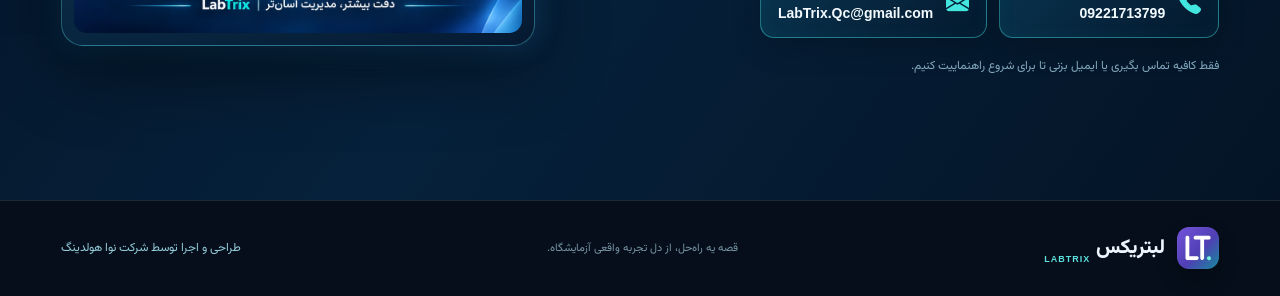
==== commit a74ad1fa: "Update index.html" ====
--- a/index.html
+++ b/index.html
@@ -24,7 +24,10 @@
 <link crossorigin="" href="https://fonts.gstatic.com" rel="preconnect"/>
 <link href="https://fonts.googleapis.com/css2?family=Vazirmatn:wght@300;400;500;600;700;800;900&amp;display=swap" rel="stylesheet"/>
 <link as="image" href="assets/scene-01.webp" rel="preload"/>
-<link href="assets/logo-lt.png" rel="icon" type="image/png"/>
+<link rel="icon" type="image/x-icon" href="/favicon.ico" />
+<link rel="icon" type="image/png" sizes="96x96" href="/favicon-96x96.png" />
+<link rel="apple-touch-icon" sizes="180x180" href="/apple-touch-icon.png" />
+<link rel="manifest" href="/site.webmanifest" /> 
 <link href="https://cdn.jsdelivr.net/npm/bootstrap-icons@1.11.3/font/bootstrap-icons.min.css" rel="stylesheet"/>
 <link href="styles.css" rel="stylesheet"/>
 <script defer="" src="app.js"></script>
